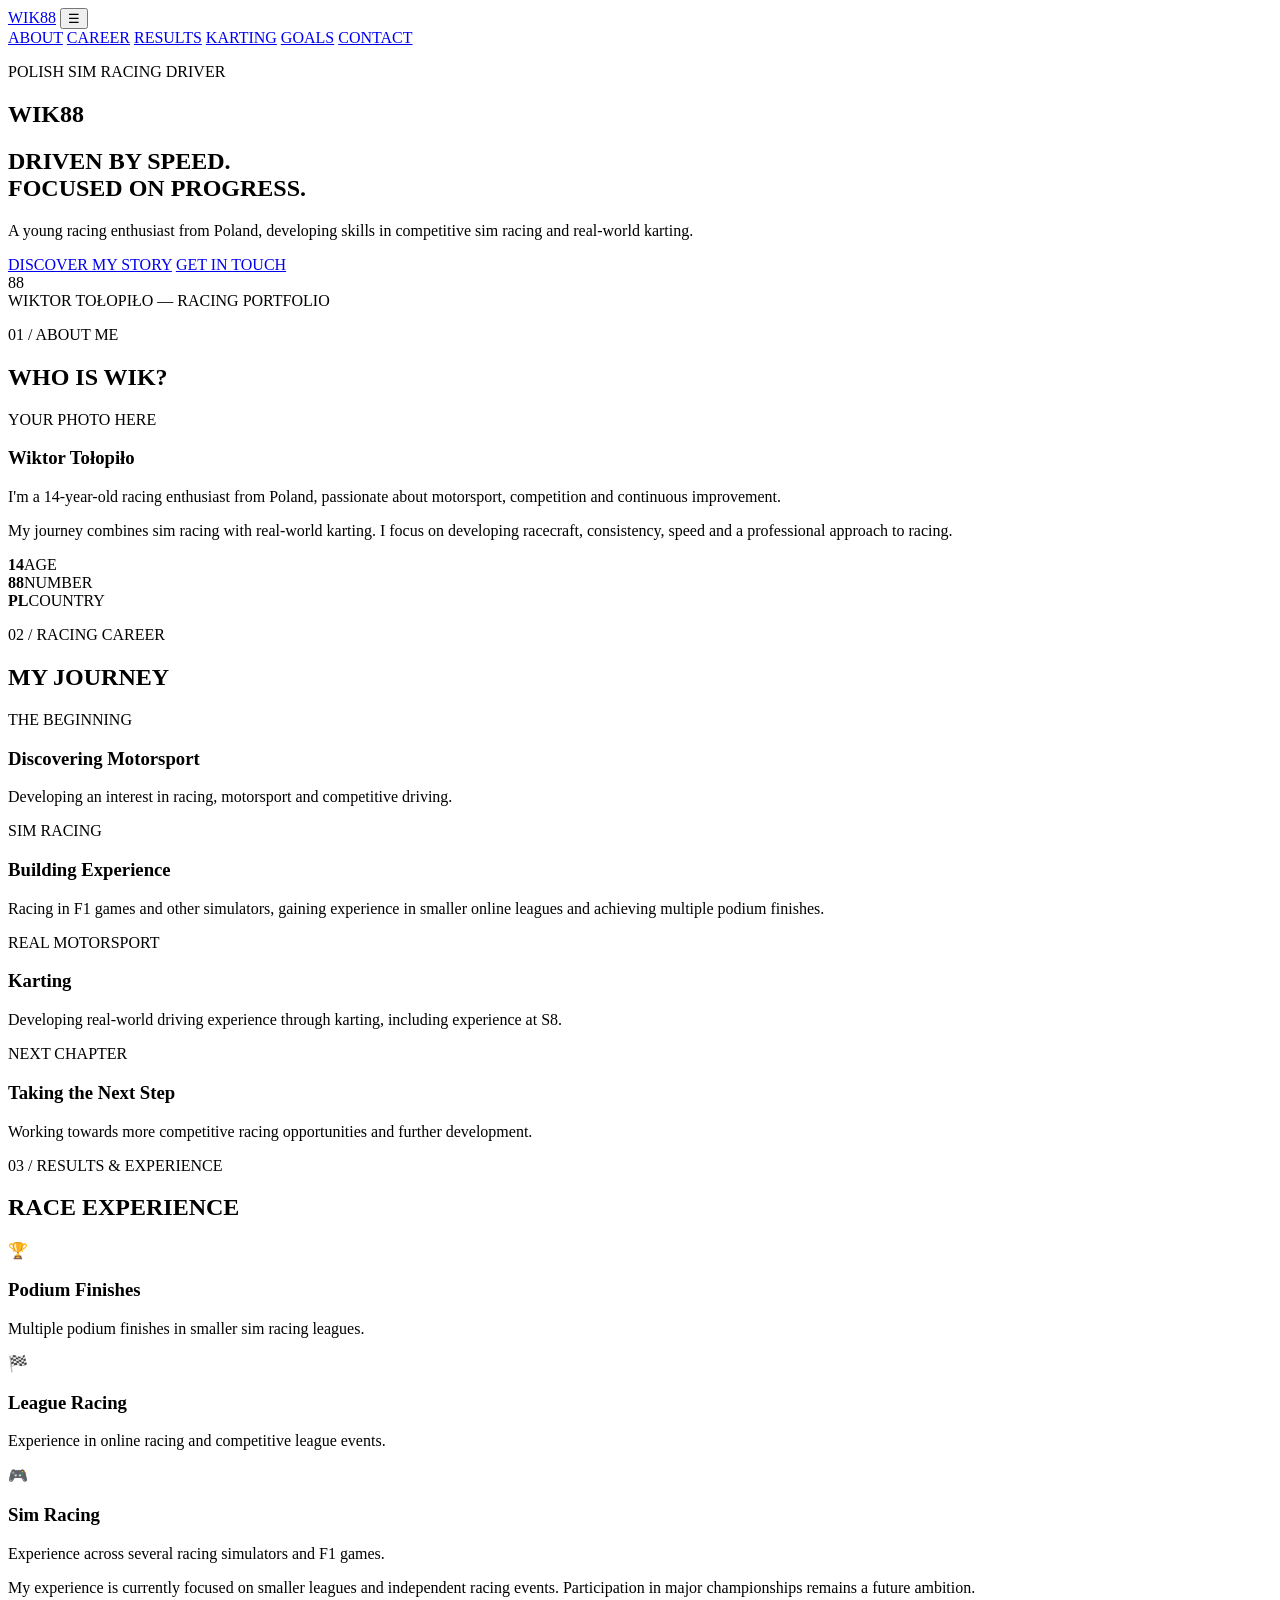
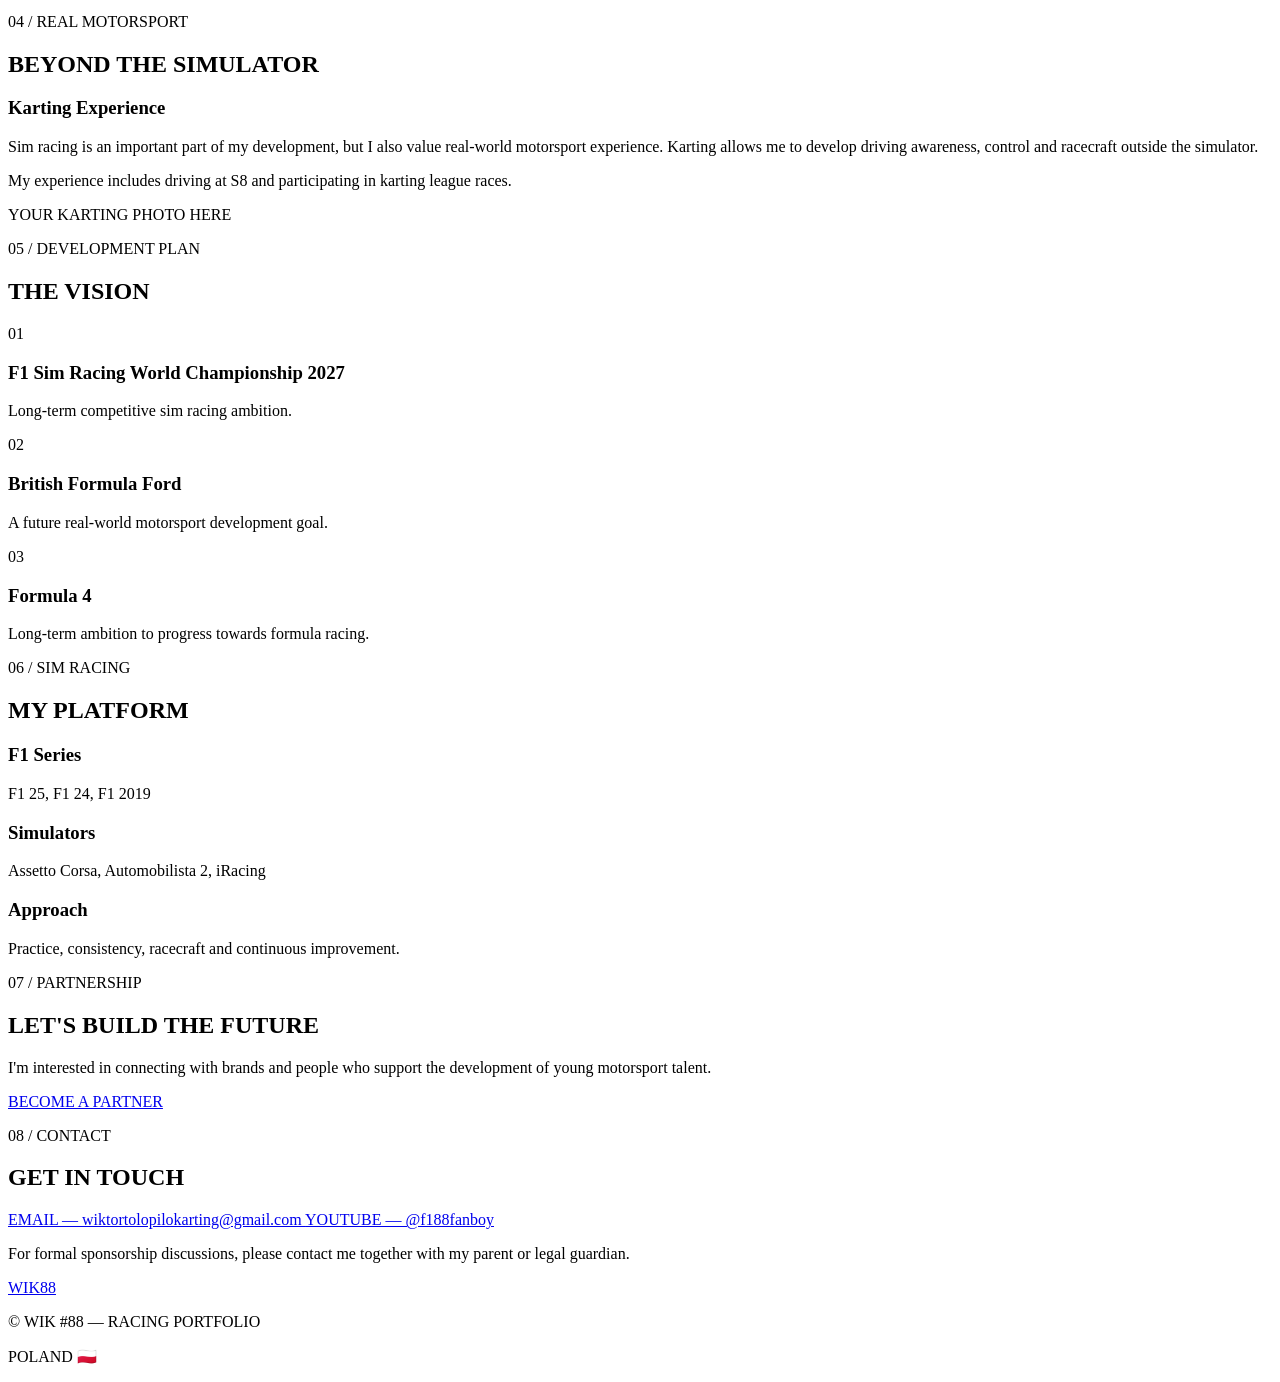
==== index.html @ b4f9fb5c "Create index.html" ====
<!DOCTYPE html>
<html lang="en">
<head>
    <meta charset="UTF-8">
    <meta name="viewport" content="width=device-width, initial-scale=1.0">
    <meta name="description" content="WIK #88 - Polish sim racing driver portfolio.">
    <title>WIK #88 | Racing Portfolio</title>
    <link rel="stylesheet" href="css/style.css">
    <script src="js/main.js" defer></script>
</head>
<body>

<div class="progress-bar" id="progress"></div>

<header class="header">
    <a href="#home" class="logo">WIK<span>88</span></a>

    <button class="menu-toggle" id="menuToggle" aria-label="Open menu">☰</button>

    <nav id="nav">
        <a href="#about">ABOUT</a>
        <a href="#career">CAREER</a>
        <a href="#results">RESULTS</a>
        <a href="#karting">KARTING</a>
        <a href="#goals">GOALS</a>
        <a href="#contact" class="nav-contact">CONTACT</a>
    </nav>
</header>

<main>

<section class="hero" id="home">
    <div class="hero-content">
        <p class="eyebrow">POLISH SIM RACING DRIVER</p>
        <h1>WIK<span>88</span></h1>
        <h2>DRIVEN BY SPEED.<br>FOCUSED ON PROGRESS.</h2>
        <p class="hero-description">
            A young racing enthusiast from Poland, developing skills
            in competitive sim racing and real-world karting.
        </p>
        <div class="hero-buttons">
            <a href="#about" class="button primary">DISCOVER MY STORY</a>
            <a href="#contact" class="button secondary">GET IN TOUCH</a>
        </div>
    </div>
    <div class="hero-number">88</div>
    <div class="hero-bottom">WIKTOR TOŁOPIŁO — RACING PORTFOLIO</div>
</section>

<section class="section" id="about">
    <p class="eyebrow">01 / ABOUT ME</p>
    <h2 class="section-title">WHO IS <span>WIK?</span></h2>

    <div class="about-grid">
        <div class="about-photo">
            <img src="assets/images/driver.jpg" alt="WIK racing portrait"
                 onerror="this.style.display='none'">
            <div class="photo-placeholder">YOUR PHOTO HERE</div>
        </div>

        <div class="about-text">
            <h3>Wiktor Tołopiło</h3>
            <p>
                I'm a 14-year-old racing enthusiast from Poland,
                passionate about motorsport, competition and continuous
                improvement.
            </p>
            <p>
                My journey combines sim racing with real-world karting.
                I focus on developing racecraft, consistency, speed
                and a professional approach to racing.
            </p>

            <div class="stats">
                <div><strong>14</strong><span>AGE</span></div>
                <div><strong>88</strong><span>NUMBER</span></div>
                <div><strong>PL</strong><span>COUNTRY</span></div>
            </div>
        </div>
    </div>
</section>

<section class="section dark-section" id="career">
    <p class="eyebrow">02 / RACING CAREER</p>
    <h2 class="section-title">MY <span>JOURNEY</span></h2>

    <div class="timeline">
        <article class="timeline-item">
            <span class="timeline-date">THE BEGINNING</span>
            <h3>Discovering Motorsport</h3>
            <p>
                Developing an interest in racing, motorsport and
                competitive driving.
            </p>
        </article>

        <article class="timeline-item">
            <span class="timeline-date">SIM RACING</span>
            <h3>Building Experience</h3>
            <p>
                Racing in F1 games and other simulators, gaining
                experience in smaller online leagues and achieving
                multiple podium finishes.
            </p>
        </article>

        <article class="timeline-item">
            <span class="timeline-date">REAL MOTORSPORT</span>
            <h3>Karting</h3>
            <p>
                Developing real-world driving experience through
                karting, including experience at S8.
            </p>
        </article>

        <article class="timeline-item">
            <span class="timeline-date">NEXT CHAPTER</span>
            <h3>Taking the Next Step</h3>
            <p>
                Working towards more competitive racing opportunities
                and further development.
            </p>
        </article>
    </div>
</section>

<section class="section" id="results">
    <p class="eyebrow">03 / RESULTS & EXPERIENCE</p>
    <h2 class="section-title">RACE <span>EXPERIENCE</span></h2>

    <div class="cards">
        <article class="card">
            <span class="card-icon">🏆</span>
            <h3>Podium Finishes</h3>
            <p>
                Multiple podium finishes in smaller sim racing leagues.
            </p>
        </article>

        <article class="card">
            <span class="card-icon">🏁</span>
            <h3>League Racing</h3>
            <p>
                Experience in online racing and competitive league events.
            </p>
        </article>

        <article class="card">
            <span class="card-icon">🎮</span>
            <h3>Sim Racing</h3>
            <p>
                Experience across several racing simulators and F1 games.
            </p>
        </article>
    </div>

    <p class="small-note">
        My experience is currently focused on smaller leagues and
        independent racing events. Participation in major championships
        remains a future ambition.
    </p>
</section>

<section class="section dark-section" id="karting">
    <p class="eyebrow">04 / REAL MOTORSPORT</p>
    <h2 class="section-title">BEYOND THE <span>SIMULATOR</span></h2>

    <div class="karting-grid">
        <div>
            <h3>Karting Experience</h3>
            <p>
                Sim racing is an important part of my development,
                but I also value real-world motorsport experience.
                Karting allows me to develop driving awareness,
                control and racecraft outside the simulator.
            </p>
            <p>
                My experience includes driving at S8 and participating
                in karting league races.
            </p>
        </div>
        <div class="karting-image">
            <img src="assets/images/karting.jpg" alt="Karting photo"
                 onerror="this.style.display='none'">
            <div class="photo-placeholder">YOUR KARTING PHOTO HERE</div>
        </div>
    </div>
</section>

<section class="section" id="goals">
    <p class="eyebrow">05 / DEVELOPMENT PLAN</p>
    <h2 class="section-title">THE <span>VISION</span></h2>

    <div class="goal-list">
        <div class="goal">
            <span>01</span>
            <div>
                <h3>F1 Sim Racing World Championship 2027</h3>
                <p>Long-term competitive sim racing ambition.</p>
            </div>
        </div>

        <div class="goal">
            <span>02</span>
            <div>
                <h3>British Formula Ford</h3>
                <p>A future real-world motorsport development goal.</p>
            </div>
        </div>

        <div class="goal">
            <span>03</span>
            <div>
                <h3>Formula 4</h3>
                <p>Long-term ambition to progress towards formula racing.</p>
            </div>
        </div>
    </div>
</section>

<section class="section dark-section" id="equipment">
    <p class="eyebrow">06 / SIM RACING</p>
    <h2 class="section-title">MY <span>PLATFORM</span></h2>

    <div class="cards">
        <article class="card">
            <h3>F1 Series</h3>
            <p>F1 25, F1 24, F1 2019</p>
        </article>
        <article class="card">
            <h3>Simulators</h3>
            <p>Assetto Corsa, Automobilista 2, iRacing</p>
        </article>
        <article class="card">
            <h3>Approach</h3>
            <p>Practice, consistency, racecraft and continuous improvement.</p>
        </article>
    </div>
</section>

<section class="section partners">
    <p class="eyebrow">07 / PARTNERSHIP</p>
    <h2 class="section-title">LET'S BUILD <span>THE FUTURE</span></h2>
    <p>
        I'm interested in connecting with brands and people who support
        the development of young motorsport talent.
    </p>
    <a href="#contact" class="button primary">BECOME A PARTNER</a>
</section>

<section class="section contact-section" id="contact">
    <p class="eyebrow">08 / CONTACT</p>
    <h2 class="section-title">GET IN <span>TOUCH</span></h2>

    <div class="contact-links">
        <a href="mailto:wiktortolopilokarting@gmail.com">
            EMAIL — wiktortolopilokarting@gmail.com
        </a>
        <a href="https://www.youtube.com/@f188fanboy" target="_blank" rel="noopener">
            YOUTUBE — @f188fanboy
        </a>
    </div>
    <p class="small-note">
        For formal sponsorship discussions, please contact me together
        with my parent or legal guardian.
    </p>
</section>

</main>

<footer>
    <a href="#home" class="logo">WIK<span>88</span></a>
    <p>© <span id="year"></span> WIK #88 — RACING PORTFOLIO</p>
    <p>POLAND 🇵🇱</p>
</footer>

</body>
</html>
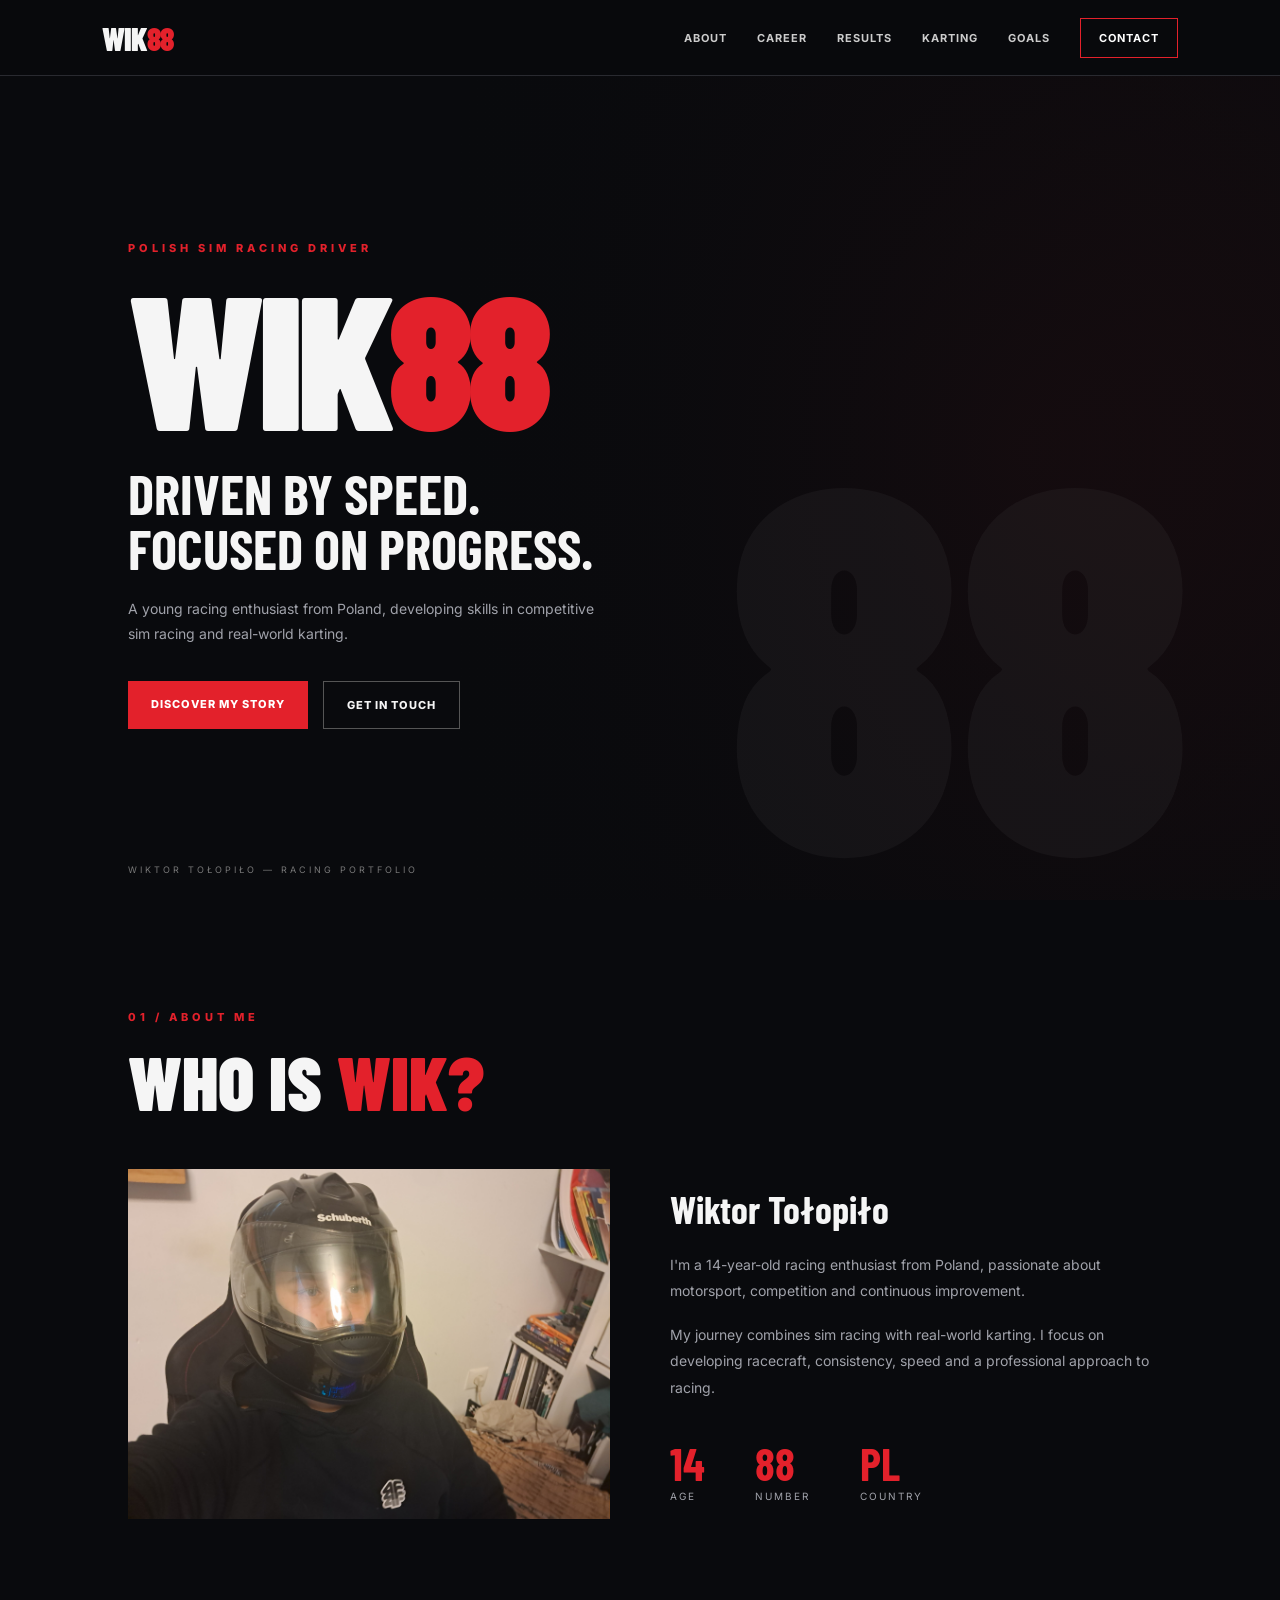
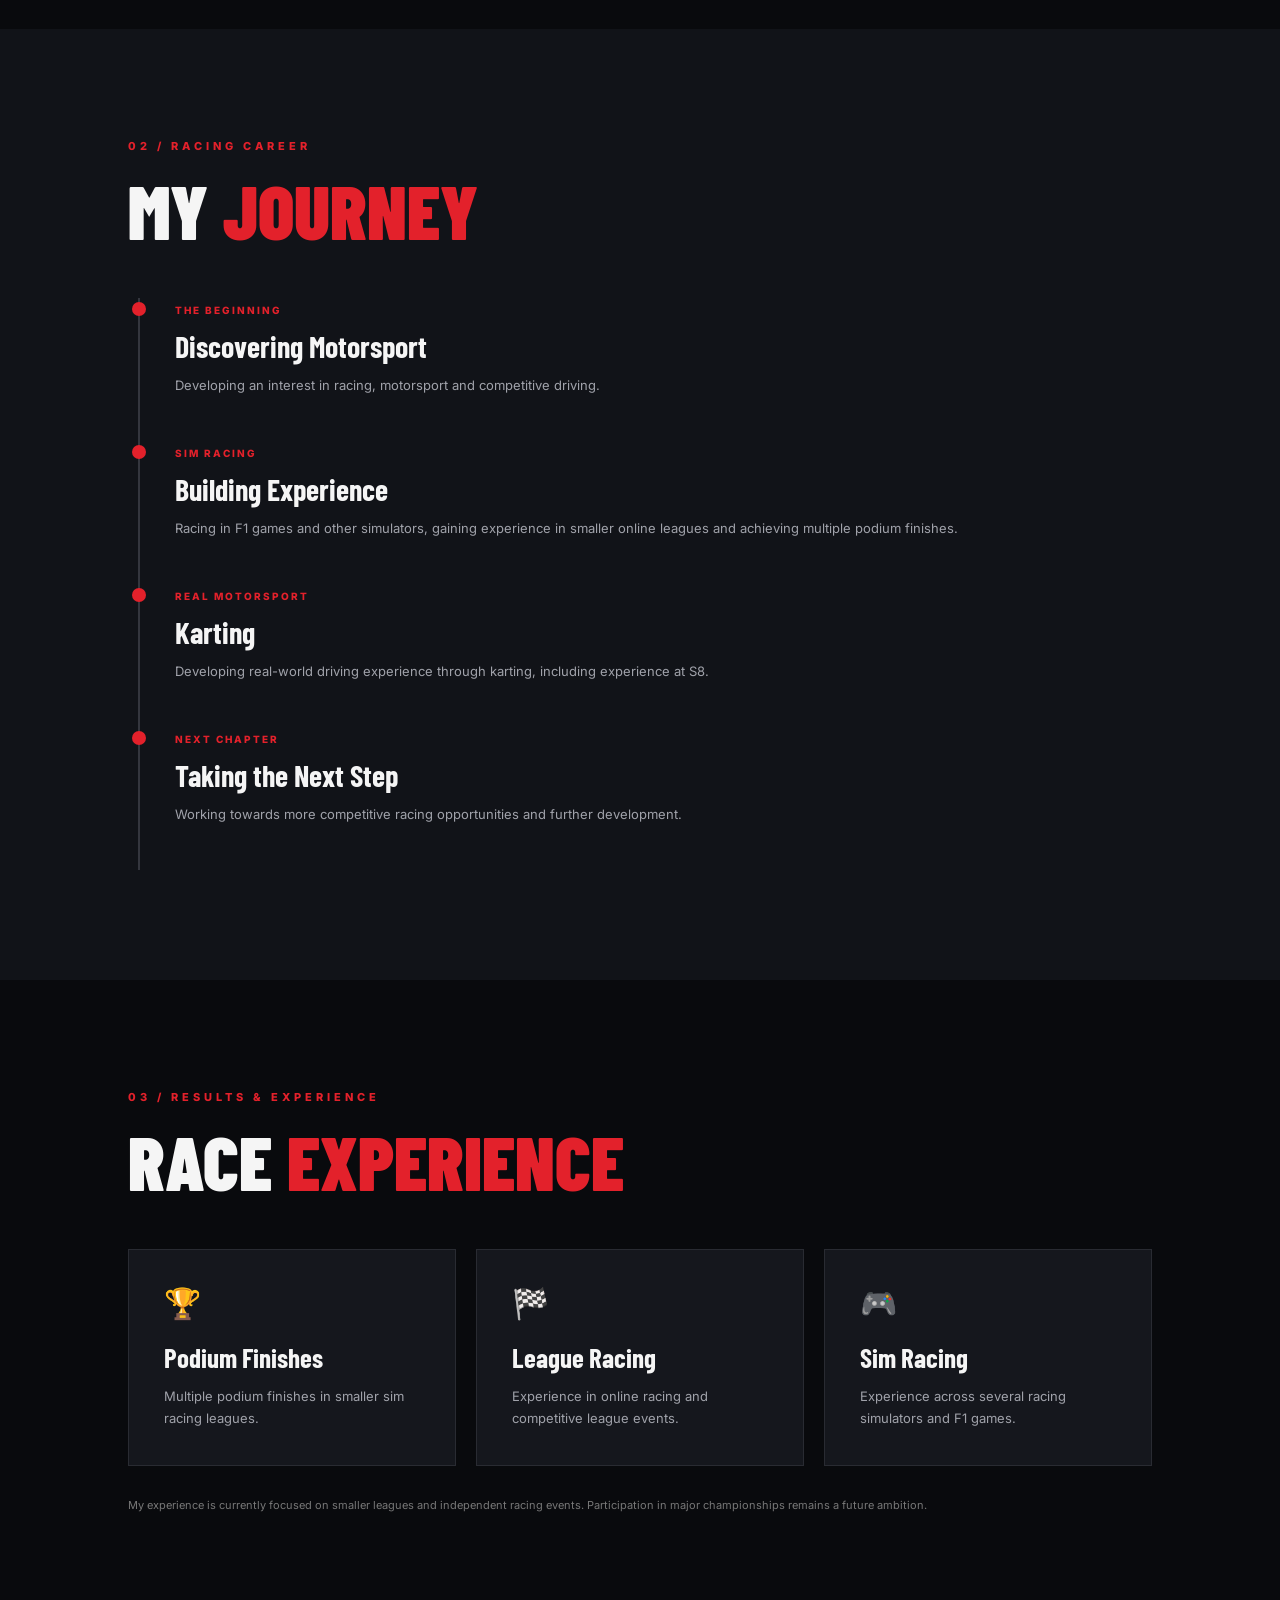
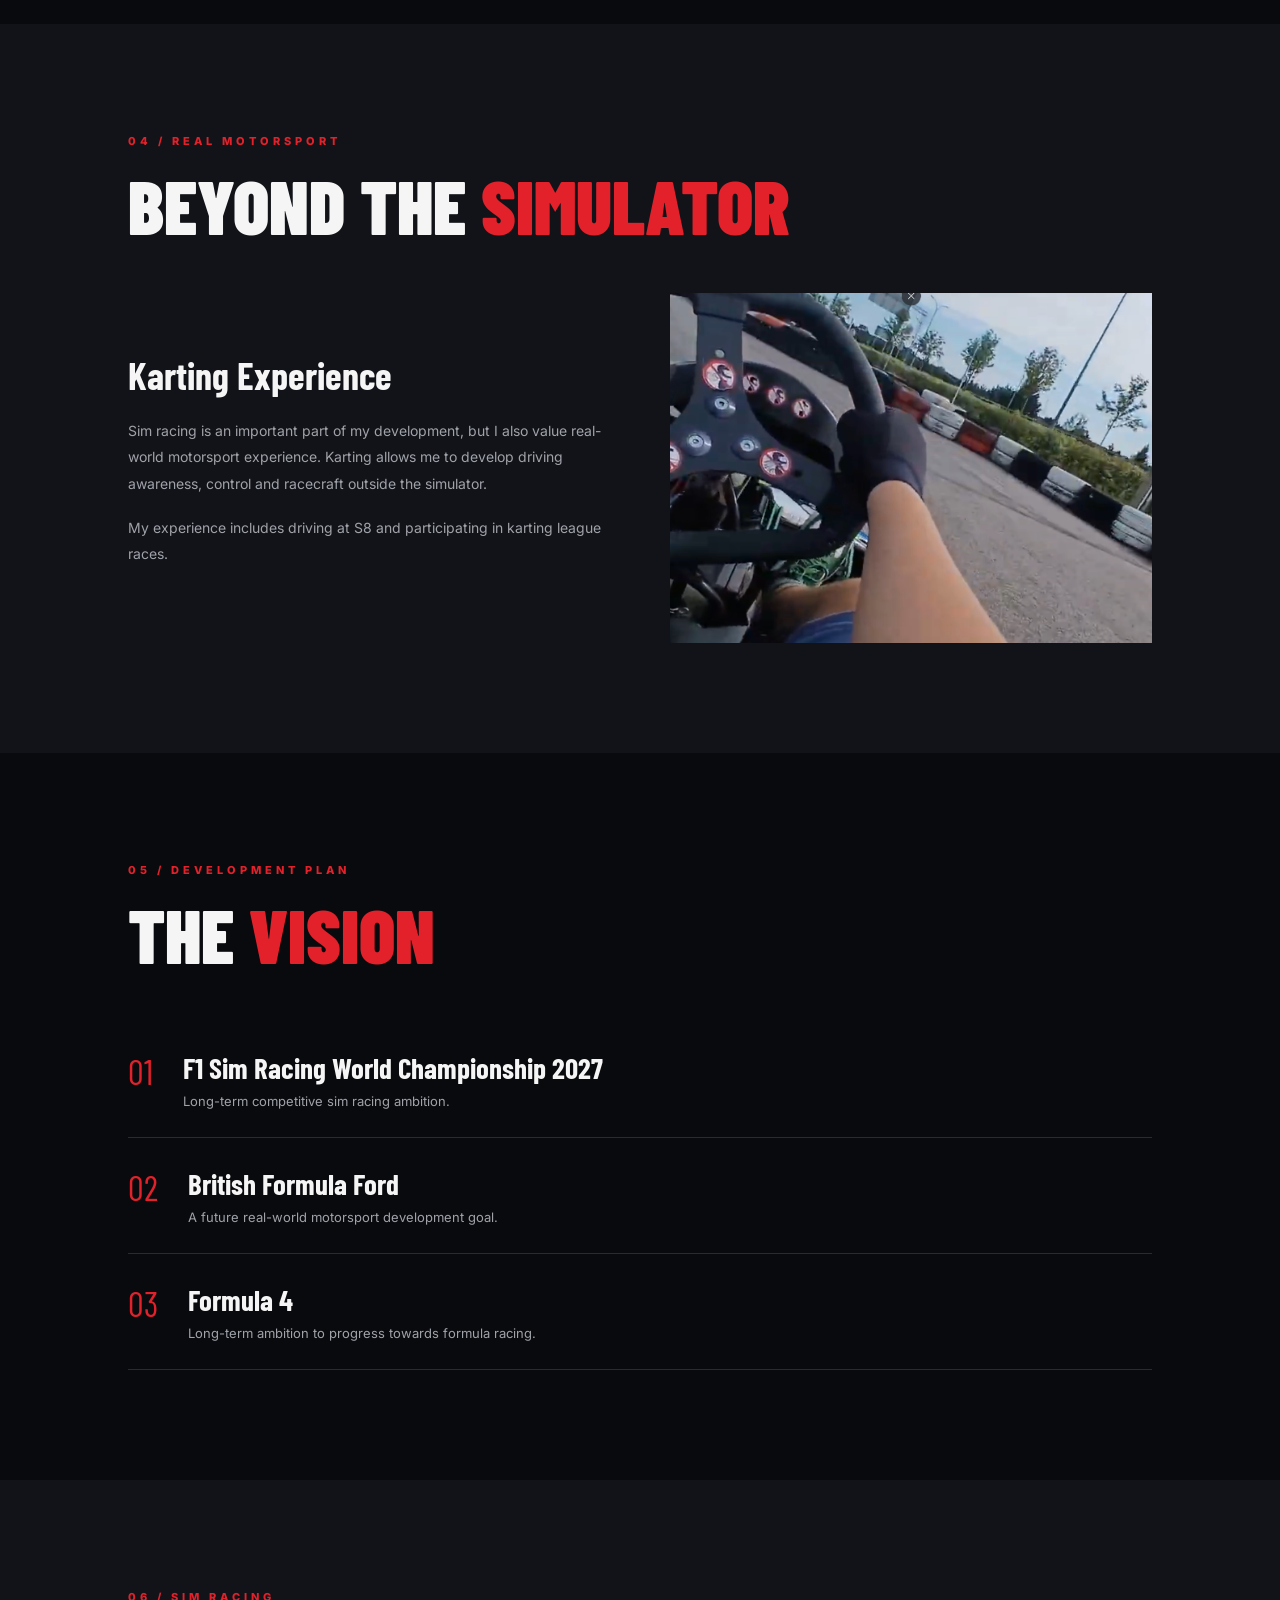
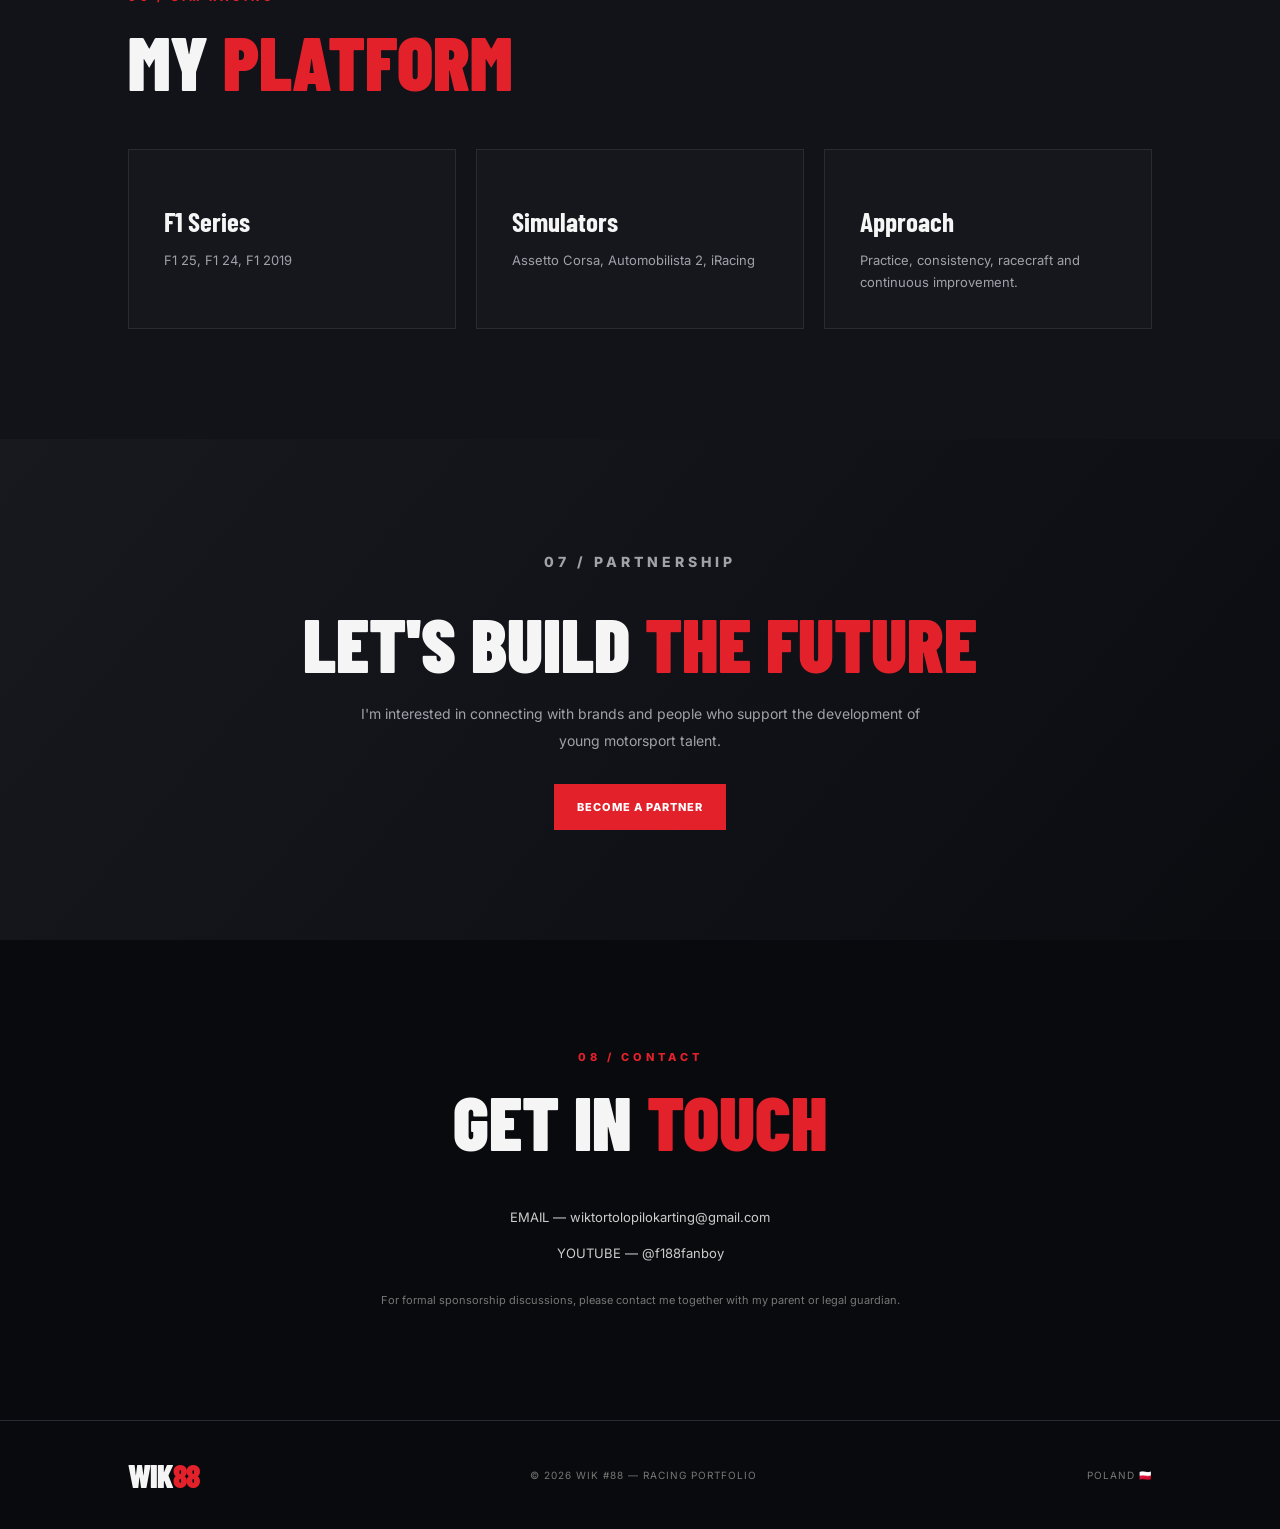
==== commit 70112a6a: "Update index.html" ====
--- a/index.html
+++ b/index.html
@@ -54,7 +54,7 @@
 
     <div class="about-grid">
         <div class="about-photo">
-            <img src="assets/images/driver.jpg" alt="WIK racing portrait"
+            <img src="assets/images/driver.png" alt="WIK racing portrait"
                  onerror="this.style.display='none'">
             <div class="photo-placeholder">YOUR PHOTO HERE</div>
         </div>
@@ -181,7 +181,7 @@
             </p>
         </div>
         <div class="karting-image">
-            <img src="assets/images/karting.jpg" alt="Karting photo"
+            <img src="assets/images/karting.png" alt="Karting photo"
                  onerror="this.style.display='none'">
             <div class="photo-placeholder">YOUR KARTING PHOTO HERE</div>
         </div>
--- a/css/style.css
+++ b/css/style.css
@@ -0,0 +1,510 @@
+
+@import url('https://fonts.googleapis.com/css2?family=Barlow+Condensed:wght@400;500;600;700;800;900&family=Inter:wght@400;500;600;700&display=swap');
+
+:root {
+    --red: #e3212b;
+    --black: #090a0d;
+    --dark: #111318;
+    --white: #f5f5f5;
+    --grey: #a0a2aa;
+}
+
+* {
+    margin: 0;
+    padding: 0;
+    box-sizing: border-box;
+    scroll-behavior: smooth;
+}
+
+body {
+    background: var(--black);
+    color: var(--white);
+    font-family: 'Inter', sans-serif;
+}
+
+a {
+    color: inherit;
+    text-decoration: none;
+}
+
+.header {
+    height: 76px;
+    padding: 0 8%;
+    display: flex;
+    align-items: center;
+    justify-content: space-between;
+    position: fixed;
+    top: 0;
+    width: 100%;
+    z-index: 100;
+    background: rgba(9,10,13,.94);
+    border-bottom: 1px solid #292a30;
+    backdrop-filter: blur(12px);
+}
+
+.logo {
+    font-family: 'Barlow Condensed', sans-serif;
+    font-weight: 900;
+    font-size: 32px;
+    letter-spacing: -1px;
+}
+
+.logo span, h1 span, .section-title span {
+    color: var(--red);
+}
+
+nav {
+    display: flex;
+    gap: 30px;
+    align-items: center;
+}
+
+nav a {
+    font-size: 11px;
+    font-weight: 700;
+    letter-spacing: 1px;
+    color: #ccc;
+    transition: .2s;
+}
+
+nav a:hover {
+    color: var(--red);
+}
+
+.nav-contact {
+    border: 1px solid var(--red);
+    padding: 12px 18px;
+    color: white;
+}
+
+.menu-toggle {
+    display: none;
+    background: none;
+    color: white;
+    border: none;
+    font-size: 27px;
+    cursor: pointer;
+}
+
+.progress-bar {
+    position: fixed;
+    top: 0;
+    left: 0;
+    height: 3px;
+    width: 0;
+    background: var(--red);
+    z-index: 200;
+}
+
+.hero {
+    min-height: 100vh;
+    padding: 150px 10% 80px;
+    position: relative;
+    overflow: hidden;
+    display: flex;
+    align-items: center;
+    background:
+        linear-gradient(90deg, #090a0d 35%, rgba(9,10,13,.75)),
+        radial-gradient(circle at 80% 50%, #481317, #090a0d 65%);
+}
+
+.hero-content {
+    max-width: 700px;
+    z-index: 2;
+}
+
+.eyebrow {
+    color: var(--red);
+    font-size: 11px;
+    font-weight: 800;
+    letter-spacing: 4px;
+    margin-bottom: 20px;
+}
+
+.hero h1 {
+    font-family: 'Barlow Condensed', sans-serif;
+    font-size: clamp(100px, 17vw, 190px);
+    line-height: .85;
+    font-weight: 900;
+    letter-spacing: -7px;
+}
+
+.hero h2 {
+    font-family: 'Barlow Condensed', sans-serif;
+    font-size: clamp(30px, 5vw, 55px);
+    line-height: 1;
+    margin: 30px 0 20px;
+}
+
+.hero-description {
+    color: var(--grey);
+    max-width: 470px;
+    line-height: 1.8;
+    font-size: 14px;
+}
+
+.hero-buttons {
+    display: flex;
+    gap: 15px;
+    flex-wrap: wrap;
+    margin-top: 35px;
+}
+
+.button {
+    padding: 16px 23px;
+    display: inline-block;
+    font-size: 11px;
+    font-weight: 800;
+    letter-spacing: 1px;
+    transition: .25s;
+}
+
+.primary {
+    background: var(--red);
+    color: white;
+}
+
+.primary:hover {
+    background: white;
+    color: var(--black);
+}
+
+.secondary {
+    border: 1px solid #555;
+}
+
+.secondary:hover {
+    border-color: var(--red);
+}
+
+.hero-number {
+    position: absolute;
+    right: 7%;
+    bottom: 5%;
+    font-family: 'Barlow Condensed', sans-serif;
+    font-size: clamp(250px, 40vw, 550px);
+    font-weight: 900;
+    color: rgba(255,255,255,.035);
+    line-height: .8;
+}
+
+.hero-bottom {
+    position: absolute;
+    bottom: 25px;
+    left: 10%;
+    font-size: 9px;
+    color: #777;
+    letter-spacing: 3px;
+}
+
+.section {
+    padding: 110px 10%;
+}
+
+.dark-section {
+    background: var(--dark);
+}
+
+.section-title {
+    font-family: 'Barlow Condensed', sans-serif;
+    font-size: clamp(45px, 7vw, 75px);
+    font-weight: 900;
+    margin-bottom: 50px;
+    line-height: 1;
+}
+
+.about-grid, .karting-grid {
+    display: grid;
+    grid-template-columns: 1fr 1fr;
+    gap: 60px;
+    align-items: center;
+}
+
+.about-photo, .karting-image {
+    min-height: 350px;
+    background: #1b1d23;
+    position: relative;
+    display: grid;
+    place-items: center;
+    overflow: hidden;
+}
+
+.about-photo img, .karting-image img {
+    position: absolute;
+    width: 100%;
+    height: 100%;
+    object-fit: cover;
+    z-index: 2;
+}
+
+.photo-placeholder {
+    color: #777;
+    font-size: 12px;
+    letter-spacing: 3px;
+}
+
+.about-text h3, .karting-grid h3 {
+    font-family: 'Barlow Condensed', sans-serif;
+    font-size: 38px;
+    margin-bottom: 20px;
+}
+
+.about-text p, .karting-grid p, .partners > p {
+    color: var(--grey);
+    line-height: 1.9;
+    font-size: 14px;
+    margin-bottom: 17px;
+}
+
+.stats {
+    display: flex;
+    gap: 50px;
+    margin-top: 35px;
+}
+
+.stats div {
+    display: flex;
+    flex-direction: column;
+}
+
+.stats strong {
+    font-family: 'Barlow Condensed', sans-serif;
+    font-size: 45px;
+    color: var(--red);
+}
+
+.stats span {
+    color: var(--grey);
+    font-size: 10px;
+    letter-spacing: 2px;
+}
+
+.timeline {
+    border-left: 2px solid #34363e;
+    margin-left: 10px;
+    padding-left: 35px;
+}
+
+.timeline-item {
+    position: relative;
+    padding-bottom: 45px;
+}
+
+.timeline-item::before {
+    content: '';
+    position: absolute;
+    left: -43px;
+    top: 4px;
+    width: 14px;
+    height: 14px;
+    background: var(--red);
+    border-radius: 50%;
+}
+
+.timeline-date {
+    color: var(--red);
+    font-size: 10px;
+    letter-spacing: 2px;
+    font-weight: 800;
+}
+
+.timeline-item h3 {
+    font-family: 'Barlow Condensed', sans-serif;
+    font-size: 30px;
+    margin: 10px 0;
+}
+
+.timeline-item p {
+    color: var(--grey);
+    line-height: 1.7;
+    font-size: 13px;
+}
+
+.cards {
+    display: grid;
+    grid-template-columns: repeat(3, 1fr);
+    gap: 20px;
+}
+
+.card {
+    background: #15171d;
+    border: 1px solid #292b32;
+    padding: 35px;
+    transition: .25s;
+}
+
+.card:hover {
+    border-color: var(--red);
+    transform: translateY(-5px);
+}
+
+.card-icon {
+    font-size: 30px;
+}
+
+.card h3 {
+    font-family: 'Barlow Condensed', sans-serif;
+    font-size: 27px;
+    margin: 20px 0 12px;
+}
+
+.card p {
+    color: var(--grey);
+    line-height: 1.7;
+    font-size: 13px;
+}
+
+.small-note {
+    margin-top: 30px;
+    font-size: 11px;
+    color: #777;
+    line-height: 1.7;
+}
+
+.goal-list {
+    display: flex;
+    flex-direction: column;
+    gap: 0;
+}
+
+.goal {
+    display: flex;
+    gap: 30px;
+    padding: 28px 0;
+    border-bottom: 1px solid #292b32;
+}
+
+.goal > span {
+    font-family: 'Barlow Condensed', sans-serif;
+    font-size: 35px;
+    color: var(--red);
+}
+
+.goal h3 {
+    font-family: 'Barlow Condensed', sans-serif;
+    font-size: 29px;
+}
+
+.goal p {
+    color: var(--grey);
+    margin-top: 8px;
+    font-size: 13px;
+}
+
+.partners {
+    text-align: center;
+    background: linear-gradient(130deg, #17191f, #0b0c10);
+}
+
+.partners .section-title {
+    margin-bottom: 20px;
+}
+
+.partners > p {
+    max-width: 600px;
+    margin: 0 auto 30px;
+}
+
+.contact-section {
+    text-align: center;
+}
+
+.contact-links {
+    display: flex;
+    flex-direction: column;
+    gap: 20px;
+    margin: 30px 0;
+}
+
+.contact-links a {
+    color: #ccc;
+    font-size: 13px;
+    transition: .2s;
+}
+
+.contact-links a:hover {
+    color: var(--red);
+}
+
+footer {
+    padding: 35px 10%;
+    border-top: 1px solid #292b32;
+    display: flex;
+    align-items: center;
+    justify-content: space-between;
+    gap: 20px;
+    flex-wrap: wrap;
+}
+
+footer p {
+    font-size: 10px;
+    color: #777;
+    letter-spacing: 1px;
+}
+
+@media (max-width: 850px) {
+    .header {
+        padding: 0 6%;
+    }
+
+    .menu-toggle {
+        display: block;
+    }
+
+    nav {
+        display: none;
+        position: absolute;
+        top: 76px;
+        left: 0;
+        width: 100%;
+        background: #101116;
+        padding: 25px;
+        flex-direction: column;
+        align-items: flex-start;
+    }
+
+    nav.active {
+        display: flex;
+    }
+
+    .about-grid, .karting-grid {
+        grid-template-columns: 1fr;
+        gap: 30px;
+    }
+
+    .cards {
+        grid-template-columns: 1fr;
+    }
+
+    .section {
+        padding: 80px 7%;
+    }
+
+    .hero {
+        padding-left: 7%;
+        padding-right: 7%;
+    }
+
+    .hero-number {
+        right: -5%;
+    }
+}
+
+@media (max-width: 500px) {
+    .hero h1 {
+        letter-spacing: -3px;
+    }
+
+    .stats {
+        gap: 25px;
+    }
+
+    .goal {
+        gap: 18px;
+    }
+
+    footer {
+        flex-direction: column;
+        align-items: flex-start;
+    }
+}
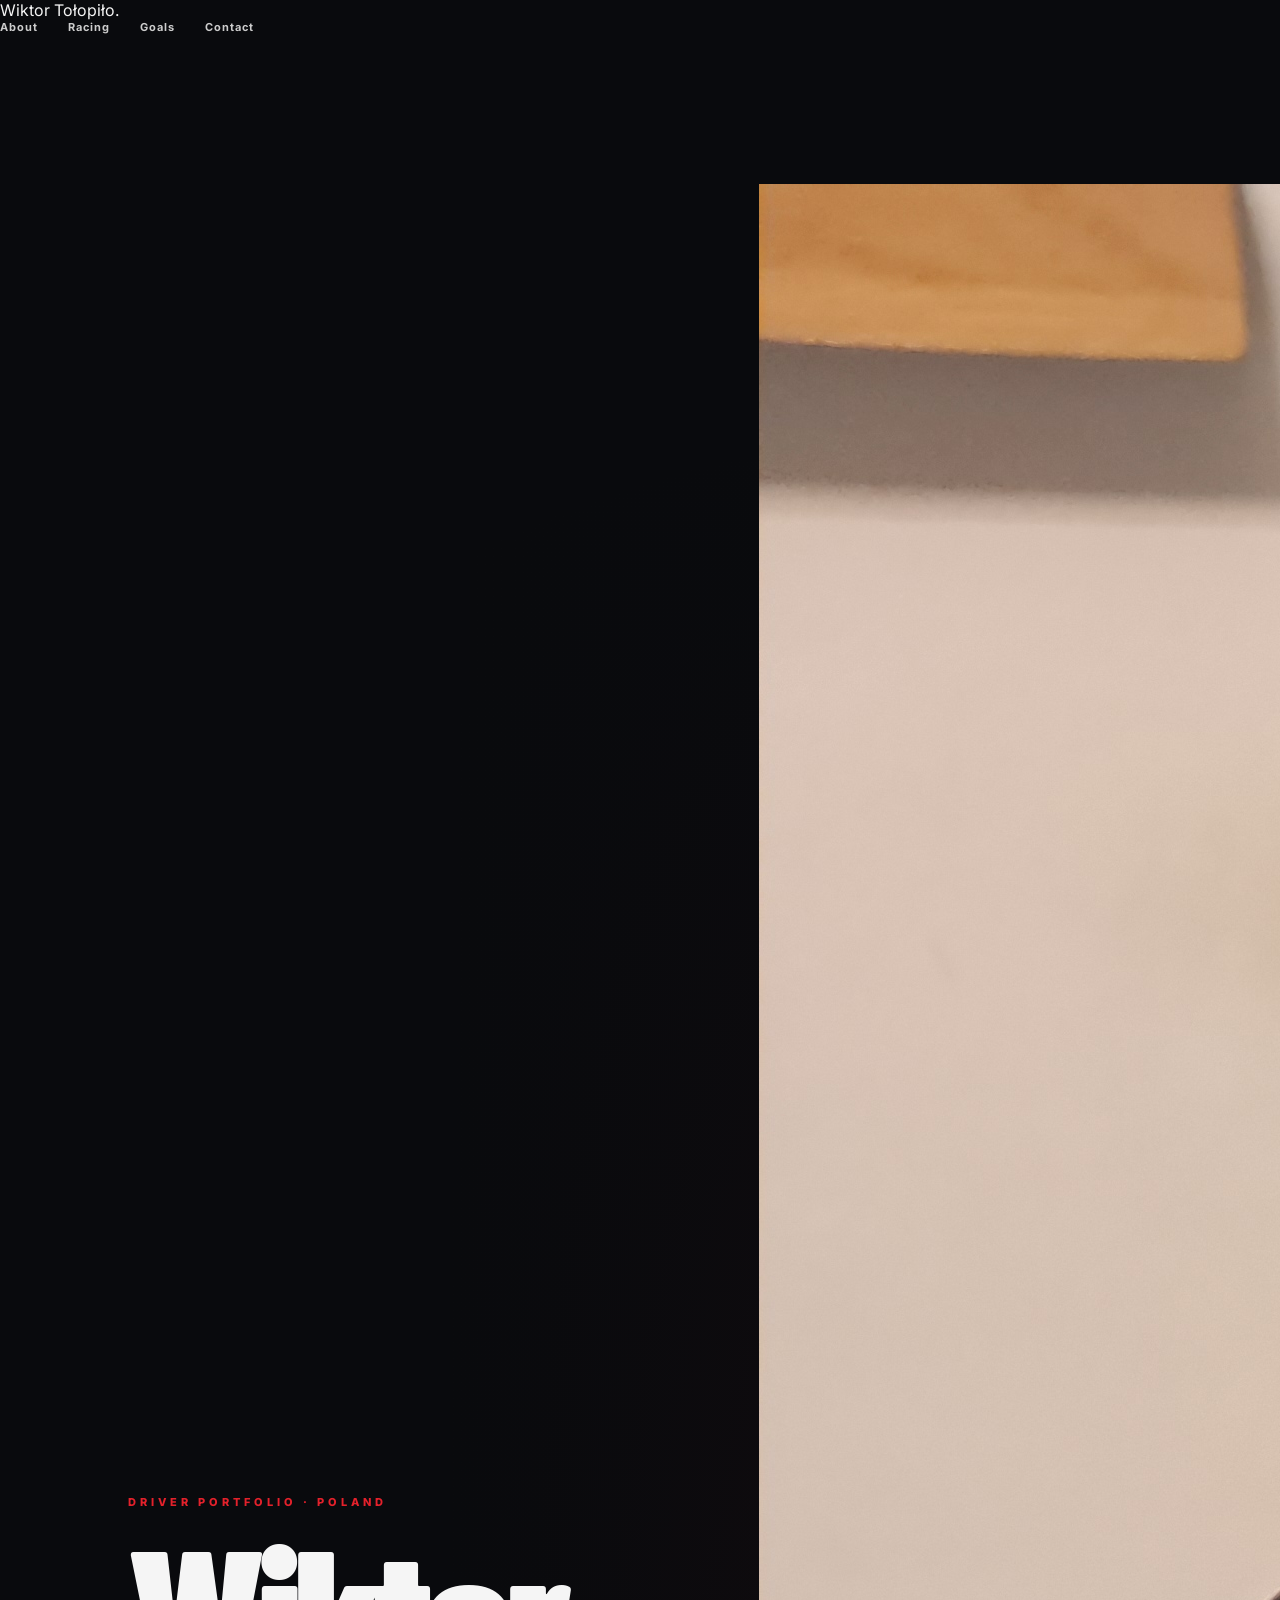
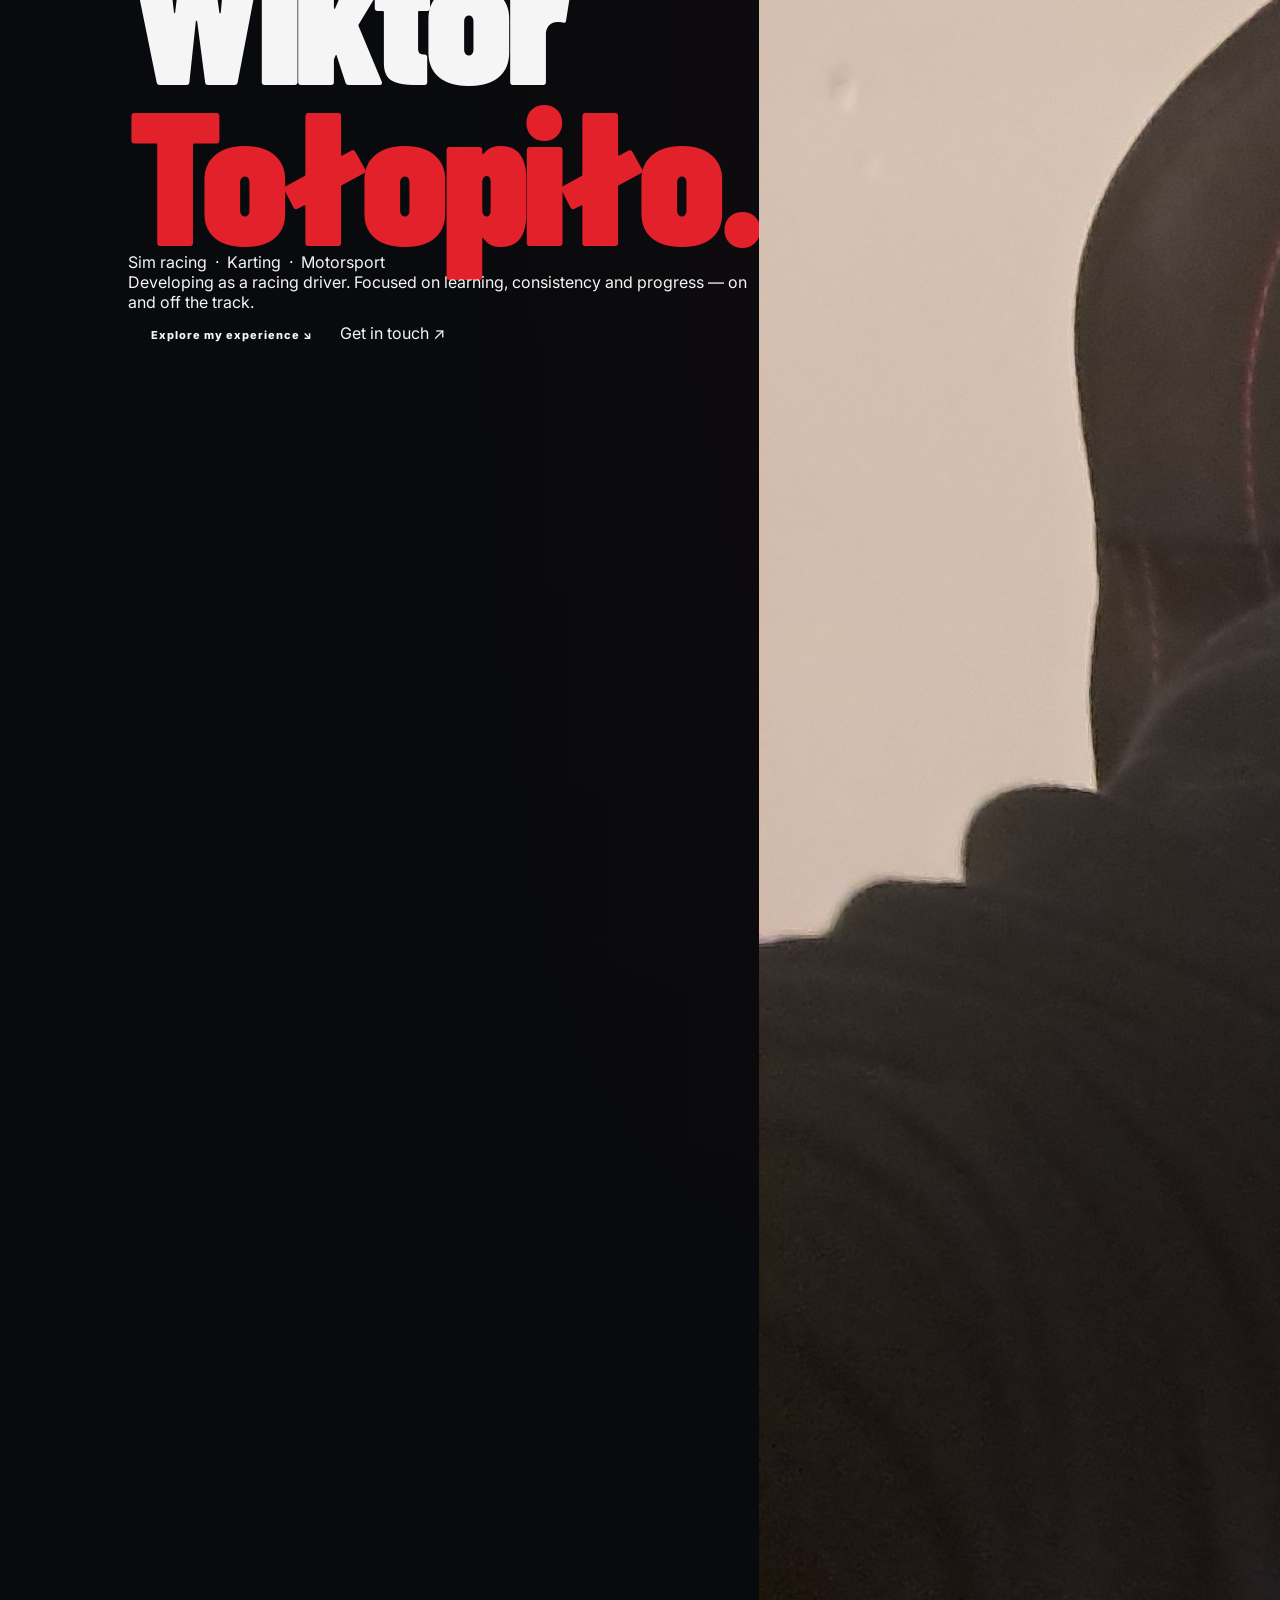
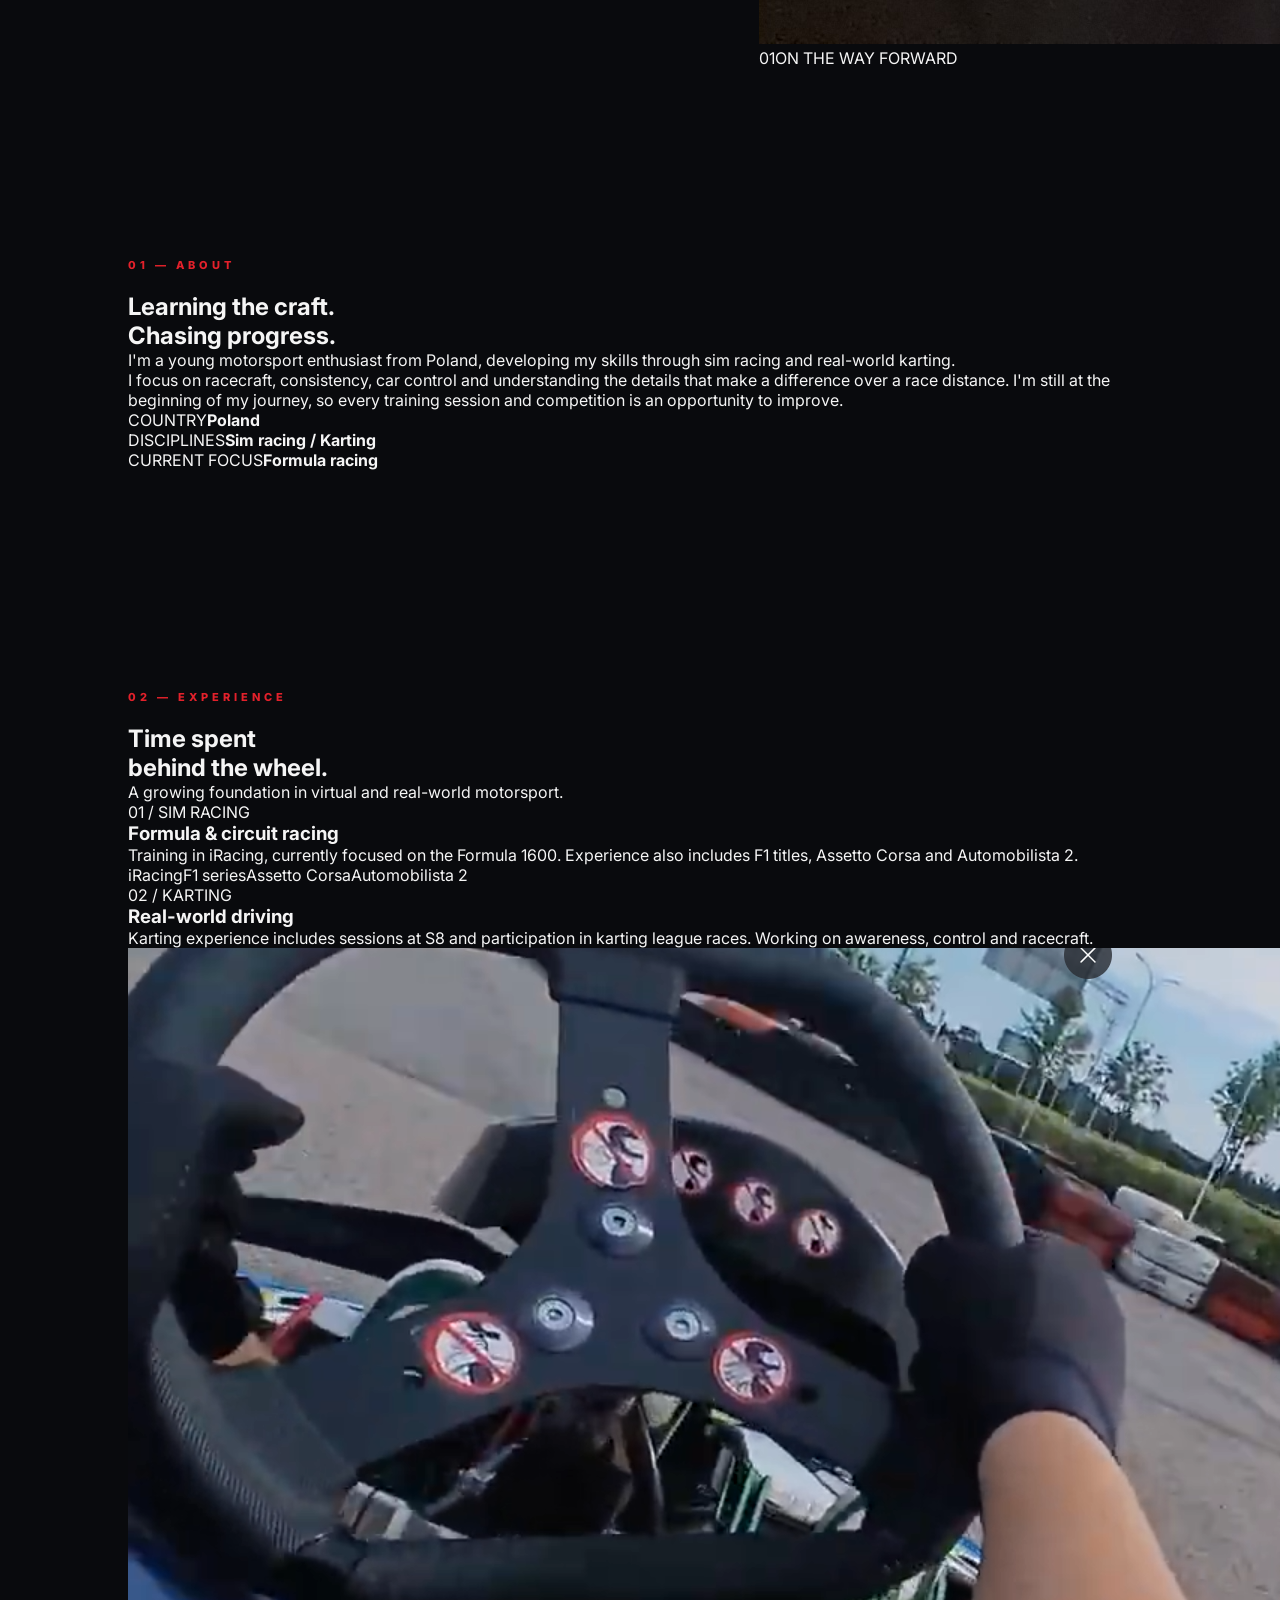
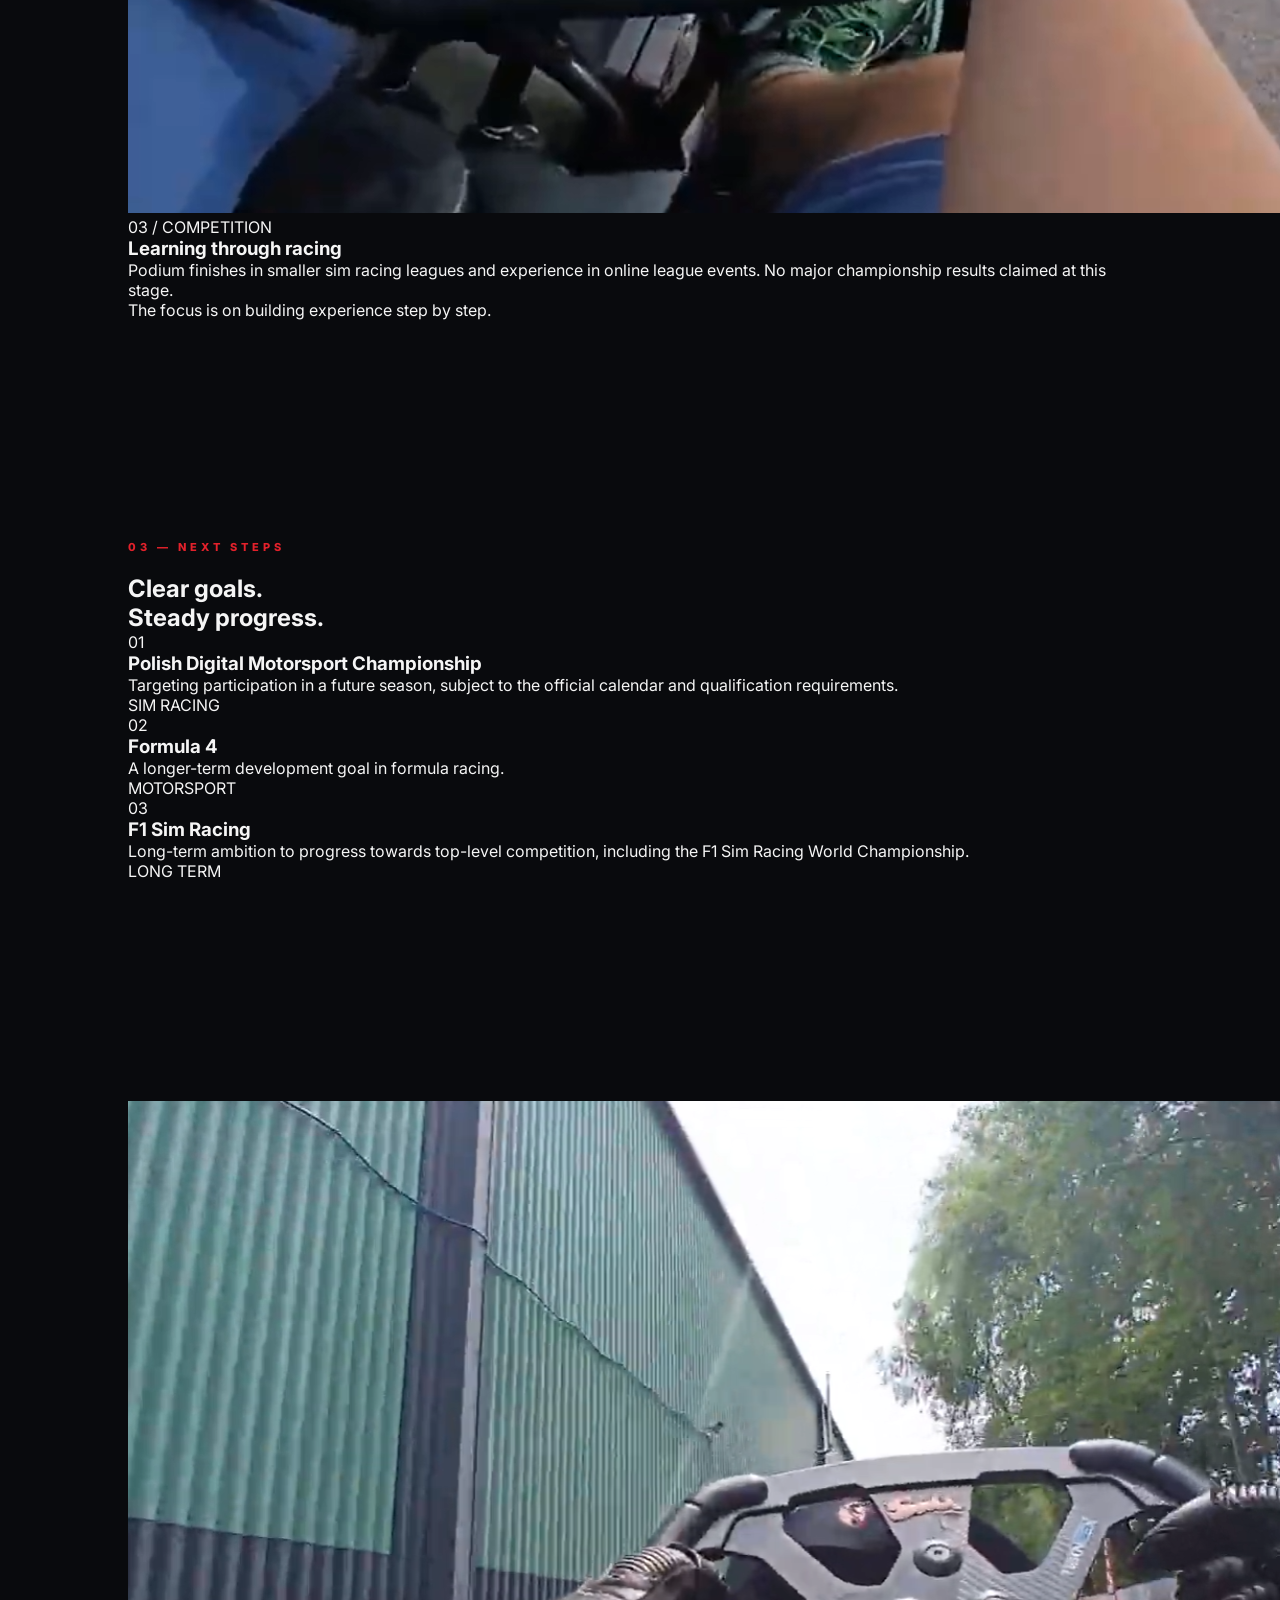
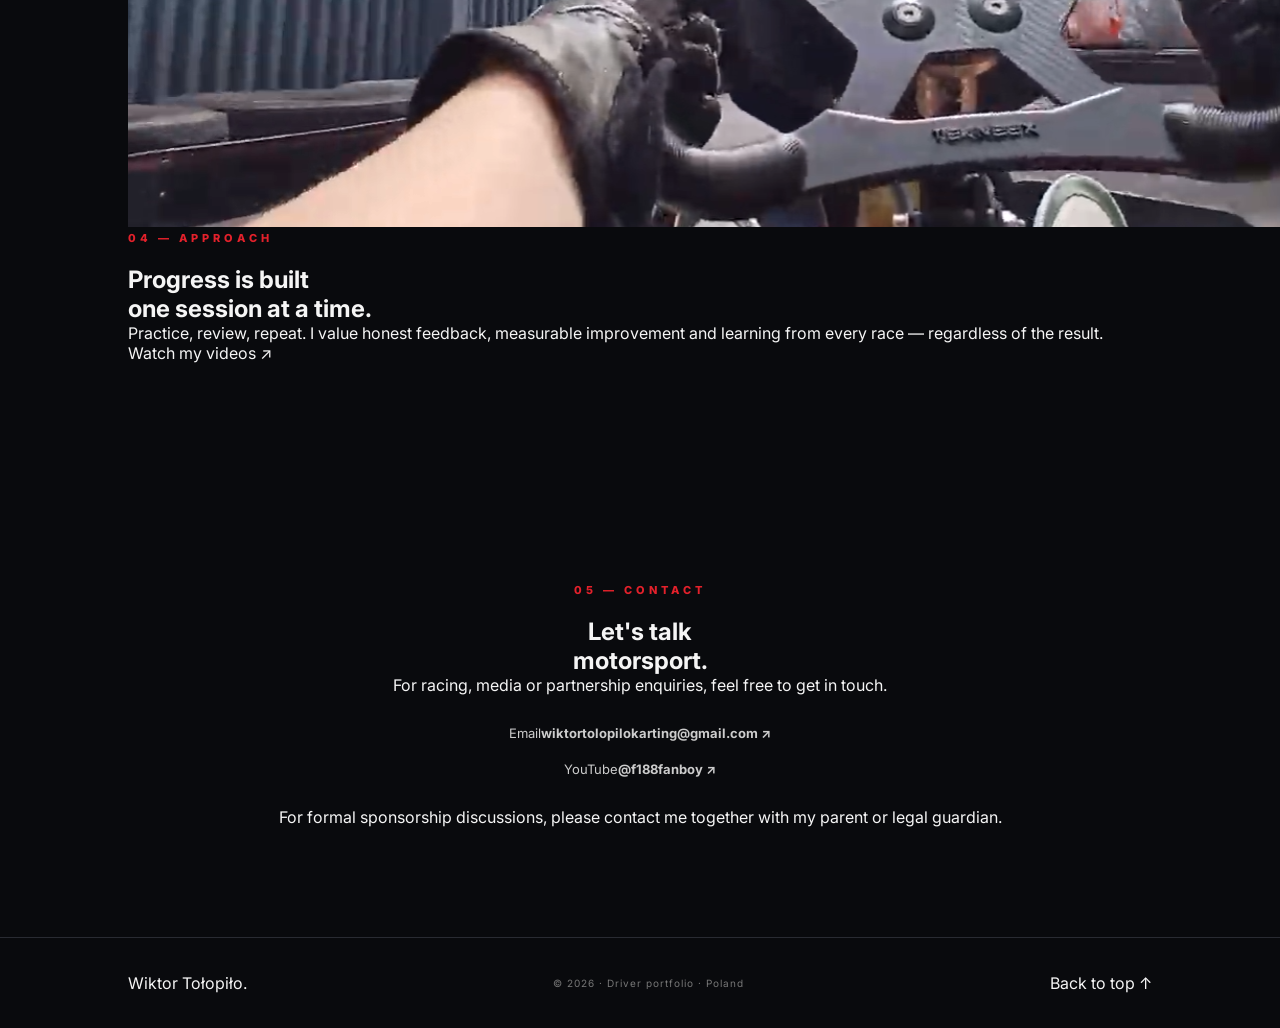
==== commit 3e39d8b9: "Redesign driver portfolio" ====
--- a/index.html
+++ b/index.html
@@ -1,279 +1,122 @@
-
 <!DOCTYPE html>
 <html lang="en">
 <head>
-    <meta charset="UTF-8">
-    <meta name="viewport" content="width=device-width, initial-scale=1.0">
-    <meta name="description" content="WIK #88 - Polish sim racing driver portfolio.">
-    <title>WIK #88 | Racing Portfolio</title>
-    <link rel="stylesheet" href="css/style.css">
-    <script src="js/main.js" defer></script>
+  <meta charset="UTF-8">
+  <meta name="viewport" content="width=device-width, initial-scale=1.0">
+  <meta name="description" content="Wiktor Tołopiło — sim racing and karting driver portfolio.">
+  <meta name="theme-color" content="#f4f3ef">
+  <title>Wiktor Tołopiło — Driver Portfolio</title>
+  <link rel="preconnect" href="https://fonts.googleapis.com">
+  <link rel="preconnect" href="https://fonts.gstatic.com" crossorigin>
+  <link href="https://fonts.googleapis.com/css2?family=DM+Sans:wght@400;500;600;700&family=Manrope:wght@400;500;600;700;800&display=swap" rel="stylesheet">
+  <link rel="stylesheet" href="css/style.css">
+  <script src="js/main.js" defer></script>
 </head>
 <body>
-
-<div class="progress-bar" id="progress"></div>
-
-<header class="header">
-    <a href="#home" class="logo">WIK<span>88</span></a>
-
-    <button class="menu-toggle" id="menuToggle" aria-label="Open menu">☰</button>
-
-    <nav id="nav">
-        <a href="#about">ABOUT</a>
-        <a href="#career">CAREER</a>
-        <a href="#results">RESULTS</a>
-        <a href="#karting">KARTING</a>
-        <a href="#goals">GOALS</a>
-        <a href="#contact" class="nav-contact">CONTACT</a>
+  <header class="site-header">
+    <a class="wordmark" href="#home">Wiktor Tołopiło<span>.</span></a>
+    <button class="menu-toggle" id="menuToggle" aria-label="Open navigation" aria-expanded="false">☰</button>
+    <nav class="navigation" id="navigation">
+      <a href="#about">About</a>
+      <a href="#racing">Racing</a>
+      <a href="#goals">Goals</a>
+      <a href="#contact" class="nav-cta">Contact</a>
     </nav>
-</header>
-
-<main>
-
-<section class="hero" id="home">
-    <div class="hero-content">
-        <p class="eyebrow">POLISH SIM RACING DRIVER</p>
-        <h1>WIK<span>88</span></h1>
-        <h2>DRIVEN BY SPEED.<br>FOCUSED ON PROGRESS.</h2>
-        <p class="hero-description">
-            A young racing enthusiast from Poland, developing skills
-            in competitive sim racing and real-world karting.
-        </p>
-        <div class="hero-buttons">
-            <a href="#about" class="button primary">DISCOVER MY STORY</a>
-            <a href="#contact" class="button secondary">GET IN TOUCH</a>
+  </header>
+  <main>
+    <section class="hero" id="home">
+      <div class="hero-copy">
+        <p class="eyebrow"><span></span> DRIVER PORTFOLIO · POLAND</p>
+        <h1>Wiktor<br><span>Tołopiło.</span></h1>
+        <p class="hero-role">Sim racing &nbsp;·&nbsp; Karting &nbsp;·&nbsp; Motorsport</p>
+        <p class="hero-intro">Developing as a racing driver. Focused on learning, consistency and progress — on and off the track.</p>
+        <div class="hero-actions">
+          <a class="button button-dark" href="#racing">Explore my experience <span>↘</span></a>
+          <a class="text-link" href="#contact">Get in touch <span>↗</span></a>
         </div>
-    </div>
-    <div class="hero-number">88</div>
-    <div class="hero-bottom">WIKTOR TOŁOPIŁO — RACING PORTFOLIO</div>
-</section>
-
-<section class="section" id="about">
-    <p class="eyebrow">01 / ABOUT ME</p>
-    <h2 class="section-title">WHO IS <span>WIK?</span></h2>
-
-    <div class="about-grid">
-        <div class="about-photo">
-            <img src="assets/images/driver.png" alt="WIK racing portrait"
-                 onerror="this.style.display='none'">
-            <div class="photo-placeholder">YOUR PHOTO HERE</div>
+      </div>
+      <div class="hero-visual">
+        <img src="assets/images/driver.png" alt="Wiktor — racing portrait" onerror="this.style.display='none'; this.parentElement.classList.add('image-missing')">
+        <div class="visual-caption"><span>01</span><span>ON THE WAY FORWARD</span></div>
+      </div>
+      <div class="hero-bottomline"><span>BASED IN POLAND</span><span>SIM RACING / KARTING</span></div>
+    </section>
+    <section class="section about-section" id="about">
+      <div class="section-heading">
+        <p class="eyebrow">01 — ABOUT</p>
+        <h2>Learning the craft.<br><span>Chasing progress.</span></h2>
+      </div>
+      <div class="about-copy">
+        <p class="lead">I'm a young motorsport enthusiast from Poland, developing my skills through sim racing and real-world karting.</p>
+        <p>I focus on racecraft, consistency, car control and understanding the details that make a difference over a race distance. I'm still at the beginning of my journey, so every training session and competition is an opportunity to improve.</p>
+        <div class="facts">
+          <div><span>COUNTRY</span><strong>Poland</strong></div>
+          <div><span>DISCIPLINES</span><strong>Sim racing / Karting</strong></div>
+          <div><span>CURRENT FOCUS</span><strong>Formula racing</strong></div>
         </div>
-
-        <div class="about-text">
-            <h3>Wiktor Tołopiło</h3>
-            <p>
-                I'm a 14-year-old racing enthusiast from Poland,
-                passionate about motorsport, competition and continuous
-                improvement.
-            </p>
-            <p>
-                My journey combines sim racing with real-world karting.
-                I focus on developing racecraft, consistency, speed
-                and a professional approach to racing.
-            </p>
-
-            <div class="stats">
-                <div><strong>14</strong><span>AGE</span></div>
-                <div><strong>88</strong><span>NUMBER</span></div>
-                <div><strong>PL</strong><span>COUNTRY</span></div>
-            </div>
-        </div>
-    </div>
-</section>
-
-<section class="section dark-section" id="career">
-    <p class="eyebrow">02 / RACING CAREER</p>
-    <h2 class="section-title">MY <span>JOURNEY</span></h2>
-
-    <div class="timeline">
-        <article class="timeline-item">
-            <span class="timeline-date">THE BEGINNING</span>
-            <h3>Discovering Motorsport</h3>
-            <p>
-                Developing an interest in racing, motorsport and
-                competitive driving.
-            </p>
+      </div>
+    </section>
+    <section class="section racing-section" id="racing">
+      <div class="section-top">
+        <div><p class="eyebrow">02 — EXPERIENCE</p><h2>Time spent<br><span>behind the wheel.</span></h2></div>
+        <p class="section-aside">A growing foundation in virtual and real-world motorsport.</p>
+      </div>
+      <div class="experience-grid">
+        <article class="experience-card">
+          <p class="card-index">01 / SIM RACING</p>
+          <h3>Formula & circuit racing</h3>
+          <p>Training in iRacing, currently focused on the Formula 1600. Experience also includes F1 titles, Assetto Corsa and Automobilista 2.</p>
+          <div class="tag-row"><span>iRacing</span><span>F1 series</span><span>Assetto Corsa</span><span>Automobilista 2</span></div>
         </article>
-
-        <article class="timeline-item">
-            <span class="timeline-date">SIM RACING</span>
-            <h3>Building Experience</h3>
-            <p>
-                Racing in F1 games and other simulators, gaining
-                experience in smaller online leagues and achieving
-                multiple podium finishes.
-            </p>
+        <article class="experience-card">
+          <p class="card-index">02 / KARTING</p>
+          <h3>Real-world driving</h3>
+          <p>Karting experience includes sessions at S8 and participation in karting league races. Working on awareness, control and racecraft.</p>
+          <img class="card-image" src="assets/images/karting.png" alt="Karting" onerror="this.style.display='none'">
         </article>
-
-        <article class="timeline-item">
-            <span class="timeline-date">REAL MOTORSPORT</span>
-            <h3>Karting</h3>
-            <p>
-                Developing real-world driving experience through
-                karting, including experience at S8.
-            </p>
+        <article class="experience-card">
+          <p class="card-index">03 / COMPETITION</p>
+          <h3>Learning through racing</h3>
+          <p>Podium finishes in smaller sim racing leagues and experience in online league events. No major championship results claimed at this stage.</p>
+          <p class="quiet-note">The focus is on building experience step by step.</p>
         </article>
-
-        <article class="timeline-item">
-            <span class="timeline-date">NEXT CHAPTER</span>
-            <h3>Taking the Next Step</h3>
-            <p>
-                Working towards more competitive racing opportunities
-                and further development.
-            </p>
-        </article>
-    </div>
-</section>
-
-<section class="section" id="results">
-    <p class="eyebrow">03 / RESULTS & EXPERIENCE</p>
-    <h2 class="section-title">RACE <span>EXPERIENCE</span></h2>
-
-    <div class="cards">
-        <article class="card">
-            <span class="card-icon">🏆</span>
-            <h3>Podium Finishes</h3>
-            <p>
-                Multiple podium finishes in smaller sim racing leagues.
-            </p>
-        </article>
-
-        <article class="card">
-            <span class="card-icon">🏁</span>
-            <h3>League Racing</h3>
-            <p>
-                Experience in online racing and competitive league events.
-            </p>
-        </article>
-
-        <article class="card">
-            <span class="card-icon">🎮</span>
-            <h3>Sim Racing</h3>
-            <p>
-                Experience across several racing simulators and F1 games.
-            </p>
-        </article>
-    </div>
-
-    <p class="small-note">
-        My experience is currently focused on smaller leagues and
-        independent racing events. Participation in major championships
-        remains a future ambition.
-    </p>
-</section>
-
-<section class="section dark-section" id="karting">
-    <p class="eyebrow">04 / REAL MOTORSPORT</p>
-    <h2 class="section-title">BEYOND THE <span>SIMULATOR</span></h2>
-
-    <div class="karting-grid">
-        <div>
-            <h3>Karting Experience</h3>
-            <p>
-                Sim racing is an important part of my development,
-                but I also value real-world motorsport experience.
-                Karting allows me to develop driving awareness,
-                control and racecraft outside the simulator.
-            </p>
-            <p>
-                My experience includes driving at S8 and participating
-                in karting league races.
-            </p>
-        </div>
-        <div class="karting-image">
-            <img src="assets/images/karting.png" alt="Karting photo"
-                 onerror="this.style.display='none'">
-            <div class="photo-placeholder">YOUR KARTING PHOTO HERE</div>
-        </div>
-    </div>
-</section>
-
-<section class="section" id="goals">
-    <p class="eyebrow">05 / DEVELOPMENT PLAN</p>
-    <h2 class="section-title">THE <span>VISION</span></h2>
-
-    <div class="goal-list">
-        <div class="goal">
-            <span>01</span>
-            <div>
-                <h3>F1 Sim Racing World Championship 2027</h3>
-                <p>Long-term competitive sim racing ambition.</p>
-            </div>
-        </div>
-
-        <div class="goal">
-            <span>02</span>
-            <div>
-                <h3>British Formula Ford</h3>
-                <p>A future real-world motorsport development goal.</p>
-            </div>
-        </div>
-
-        <div class="goal">
-            <span>03</span>
-            <div>
-                <h3>Formula 4</h3>
-                <p>Long-term ambition to progress towards formula racing.</p>
-            </div>
-        </div>
-    </div>
-</section>
-
-<section class="section dark-section" id="equipment">
-    <p class="eyebrow">06 / SIM RACING</p>
-    <h2 class="section-title">MY <span>PLATFORM</span></h2>
-
-    <div class="cards">
-        <article class="card">
-            <h3>F1 Series</h3>
-            <p>F1 25, F1 24, F1 2019</p>
-        </article>
-        <article class="card">
-            <h3>Simulators</h3>
-            <p>Assetto Corsa, Automobilista 2, iRacing</p>
-        </article>
-        <article class="card">
-            <h3>Approach</h3>
-            <p>Practice, consistency, racecraft and continuous improvement.</p>
-        </article>
-    </div>
-</section>
-
-<section class="section partners">
-    <p class="eyebrow">07 / PARTNERSHIP</p>
-    <h2 class="section-title">LET'S BUILD <span>THE FUTURE</span></h2>
-    <p>
-        I'm interested in connecting with brands and people who support
-        the development of young motorsport talent.
-    </p>
-    <a href="#contact" class="button primary">BECOME A PARTNER</a>
-</section>
-
-<section class="section contact-section" id="contact">
-    <p class="eyebrow">08 / CONTACT</p>
-    <h2 class="section-title">GET IN <span>TOUCH</span></h2>
-
-    <div class="contact-links">
-        <a href="mailto:wiktortolopilokarting@gmail.com">
-            EMAIL — wiktortolopilokarting@gmail.com
-        </a>
-        <a href="https://www.youtube.com/@f188fanboy" target="_blank" rel="noopener">
-            YOUTUBE — @f188fanboy
-        </a>
-    </div>
-    <p class="small-note">
-        For formal sponsorship discussions, please contact me together
-        with my parent or legal guardian.
-    </p>
-</section>
-
-</main>
-
-<footer>
-    <a href="#home" class="logo">WIK<span>88</span></a>
-    <p>© <span id="year"></span> WIK #88 — RACING PORTFOLIO</p>
-    <p>POLAND 🇵🇱</p>
-</footer>
-
+      </div>
+    </section>
+    <section class="section goals-section" id="goals">
+      <div class="section-heading">
+        <p class="eyebrow">03 — NEXT STEPS</p>
+        <h2>Clear goals.<br><span>Steady progress.</span></h2>
+      </div>
+      <div class="goal-list">
+        <div class="goal-row"><span>01</span><div><h3>Polish Digital Motorsport Championship</h3><p>Targeting participation in a future season, subject to the official calendar and qualification requirements.</p></div><span class="goal-type">SIM RACING</span></div>
+        <div class="goal-row"><span>02</span><div><h3>Formula 4</h3><p>A longer-term development goal in formula racing.</p></div><span class="goal-type">MOTORSPORT</span></div>
+        <div class="goal-row"><span>03</span><div><h3>F1 Sim Racing</h3><p>Long-term ambition to progress towards top-level competition, including the F1 Sim Racing World Championship.</p></div><span class="goal-type">LONG TERM</span></div>
+      </div>
+    </section>
+    <section class="section approach-section">
+      <div class="approach-photo"><img src="assets/images/racing1.png" alt="Sim racing session" onerror="this.style.display='none'"></div>
+      <div class="approach-copy">
+        <p class="eyebrow">04 — APPROACH</p>
+        <h2>Progress is built<br><span>one session at a time.</span></h2>
+        <p>Practice, review, repeat. I value honest feedback, measurable improvement and learning from every race — regardless of the result.</p>
+        <a class="text-link" href="https://www.youtube.com/@f188fanboy" target="_blank" rel="noopener">Watch my videos <span>↗</span></a>
+      </div>
+    </section>
+    <section class="section contact-section" id="contact">
+      <p class="eyebrow">05 — CONTACT</p>
+      <h2>Let's talk<br><span>motorsport.</span></h2>
+      <p class="contact-intro">For racing, media or partnership enquiries, feel free to get in touch.</p>
+      <div class="contact-links">
+        <a href="mailto:wiktortolopilokarting@gmail.com"><span>Email</span><strong>wiktortolopilokarting@gmail.com ↗</strong></a>
+        <a href="https://www.youtube.com/@f188fanboy" target="_blank" rel="noopener"><span>YouTube</span><strong>@f188fanboy ↗</strong></a>
+      </div>
+      <p class="guardian-note">For formal sponsorship discussions, please contact me together with my parent or legal guardian.</p>
+    </section>
+  </main>
+  <footer>
+    <a class="wordmark" href="#home">Wiktor Tołopiło<span>.</span></a>
+    <p>© <span id="year"></span> · Driver portfolio · Poland</p>
+    <a href="#home" class="back-top">Back to top ↑</a>
+  </footer>
 </body>
-</html>
+</html>
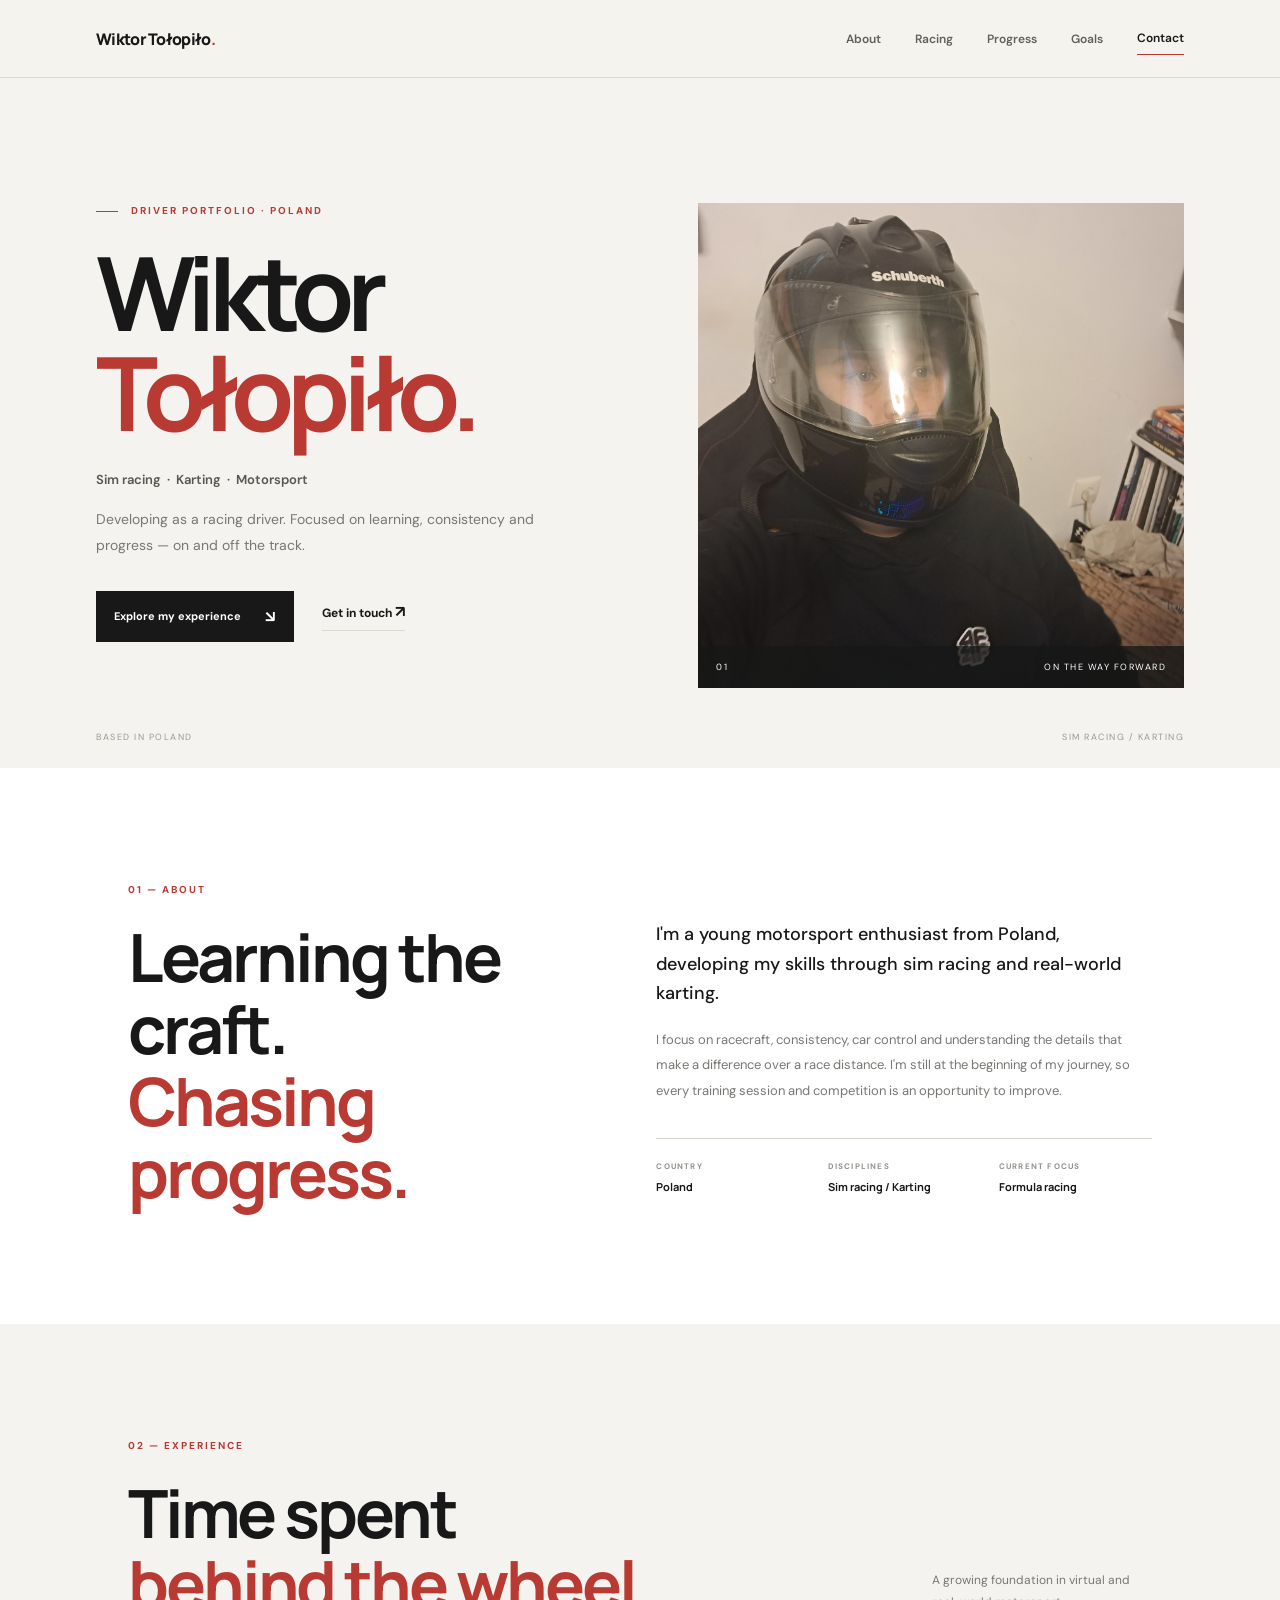
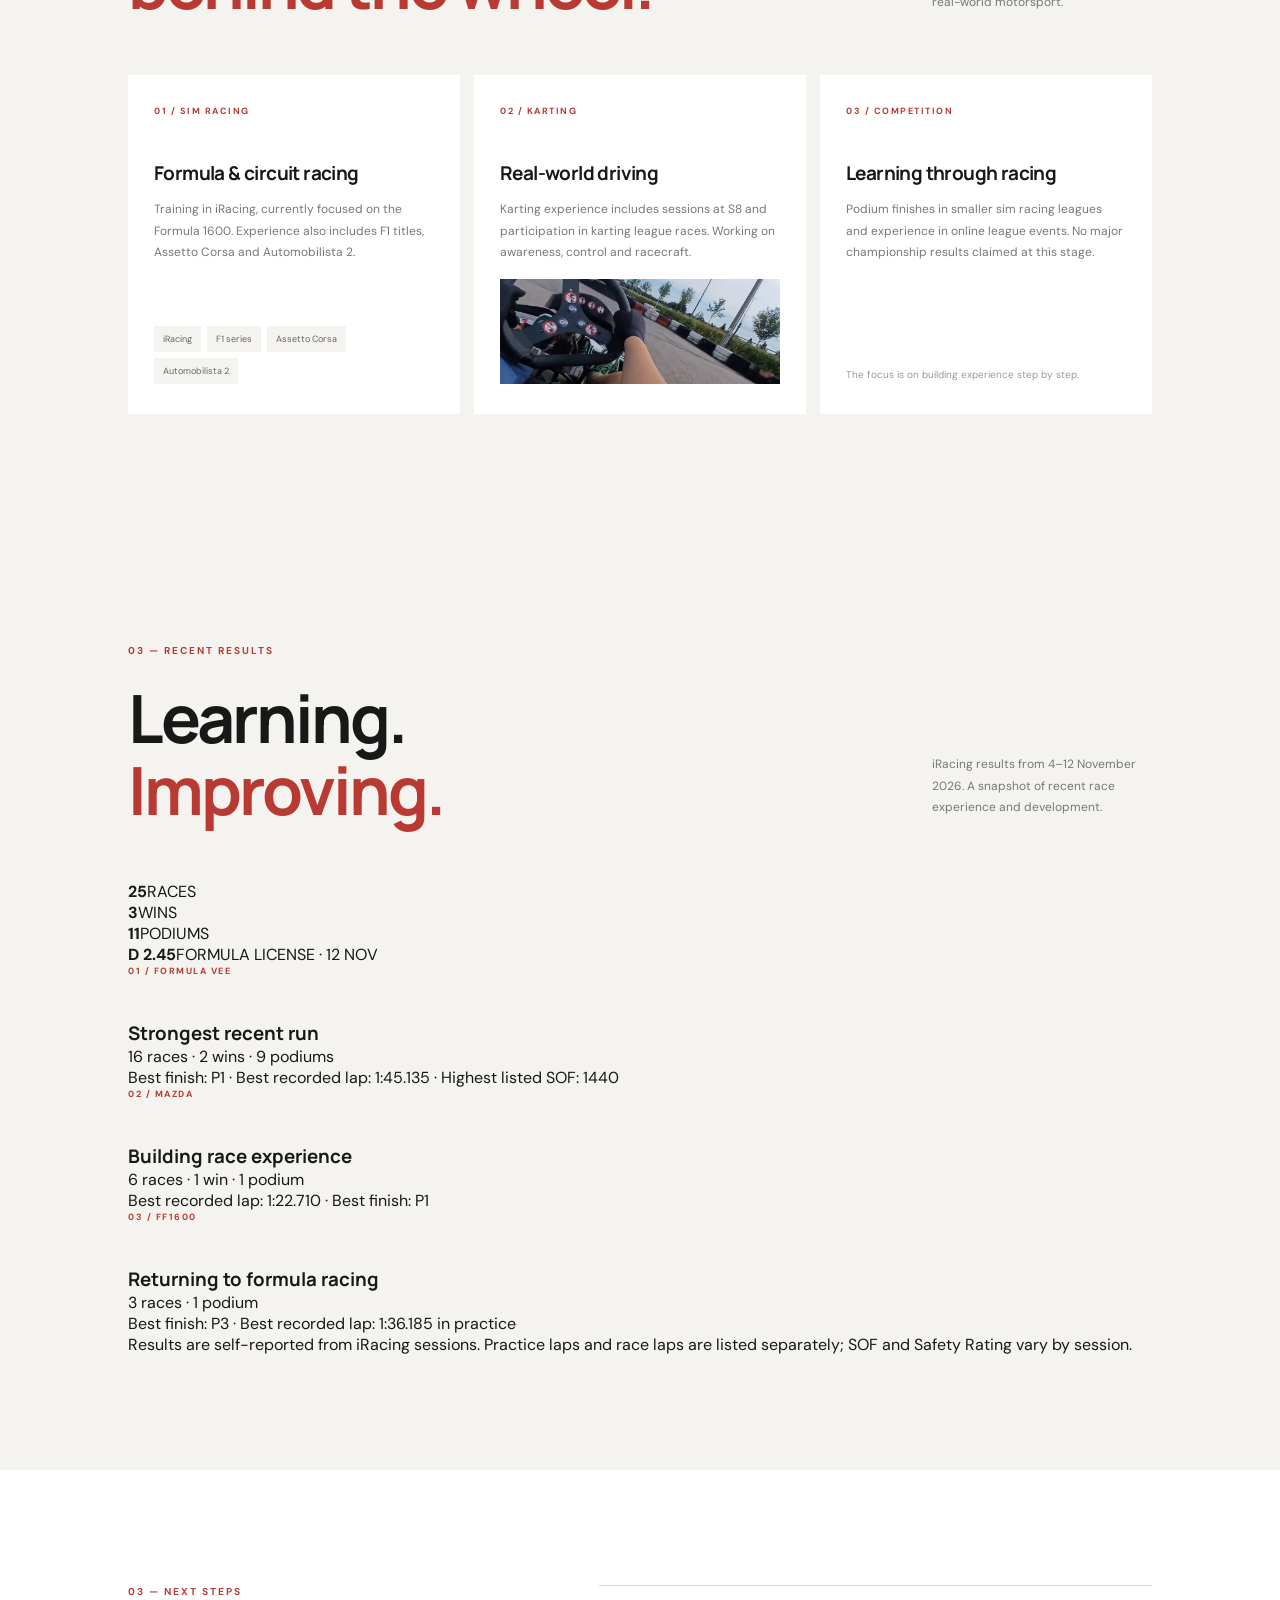
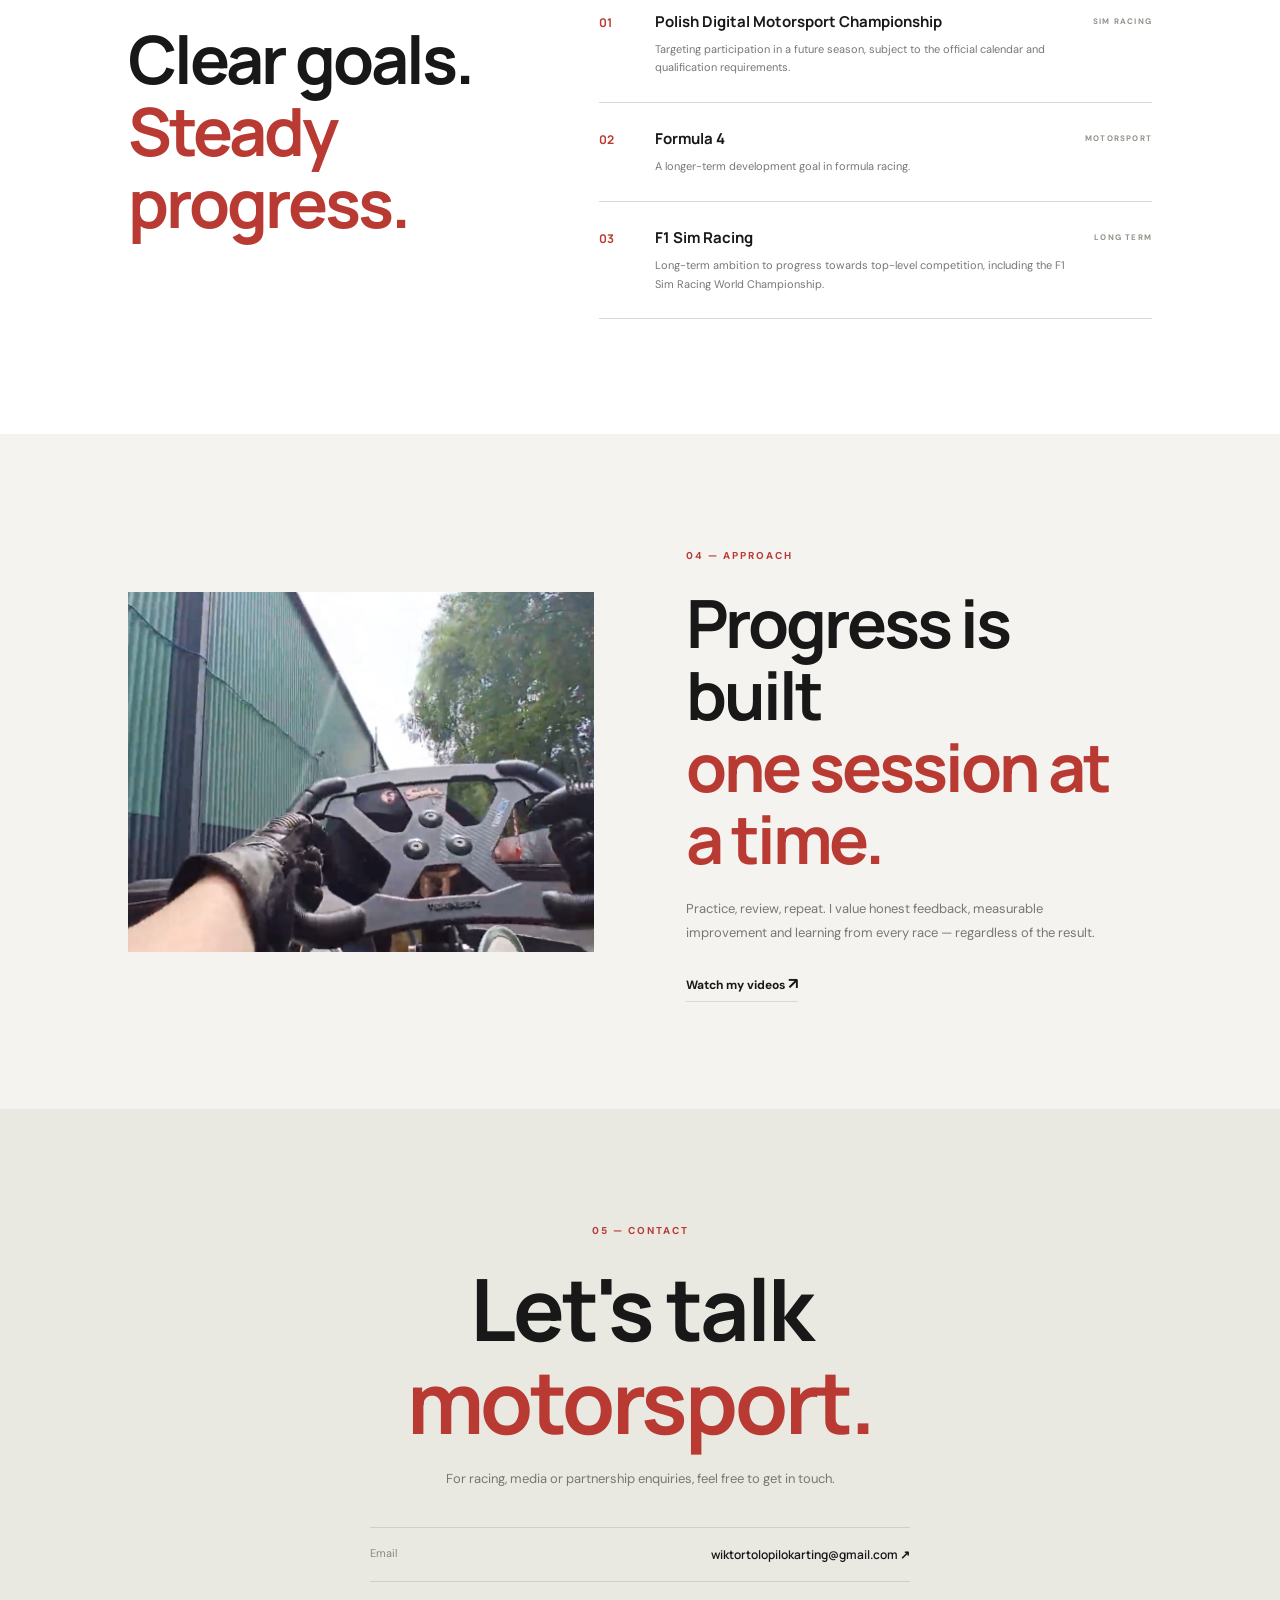
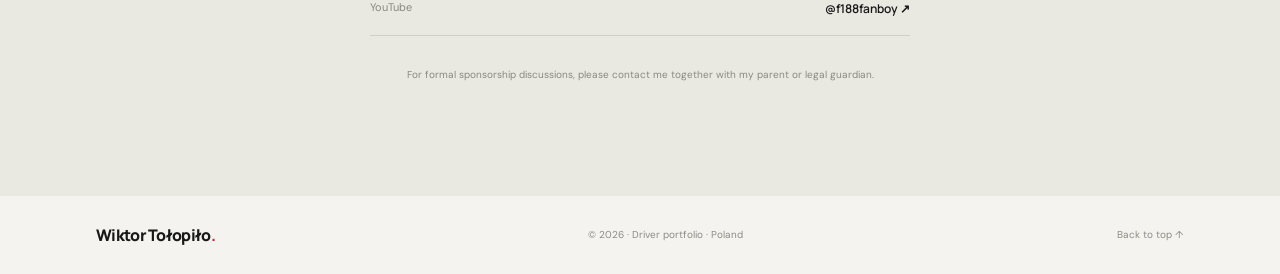
==== commit 214dff75: "Add recent iRacing progress to portfolio" ====
--- a/index.html
+++ b/index.html
@@ -19,6 +19,7 @@
     <nav class="navigation" id="navigation">
       <a href="#about">About</a>
       <a href="#racing">Racing</a>
+      <a href="#progress">Progress</a>
       <a href="#goals">Goals</a>
       <a href="#contact" class="nav-cta">Contact</a>
     </nav>
@@ -82,6 +83,39 @@
         </article>
       </div>
     </section>
+    <section class="section progress-section" id="progress">
+      <div class="section-top">
+        <div><p class="eyebrow">03 — RECENT RESULTS</p><h2>Learning.<br><span>Improving.</span></h2></div>
+        <p class="section-aside">iRacing results from 4–12 November 2026. A snapshot of recent race experience and development.</p>
+      </div>
+      <div class="progress-stats">
+        <div><strong>25</strong><span>RACES</span></div>
+        <div><strong>3</strong><span>WINS</span></div>
+        <div><strong>11</strong><span>PODIUMS</span></div>
+        <div><strong>D 2.45</strong><span>FORMULA LICENSE · 12 NOV</span></div>
+      </div>
+      <div class="results-grid">
+        <article class="result-card">
+          <p class="card-index">01 / FORMULA VEE</p>
+          <h3>Strongest recent run</h3>
+          <p>16 races · 2 wins · 9 podiums</p>
+          <p>Best finish: P1 · Best recorded lap: 1:45.135 · Highest listed SOF: 1440</p>
+        </article>
+        <article class="result-card">
+          <p class="card-index">02 / MAZDA</p>
+          <h3>Building race experience</h3>
+          <p>6 races · 1 win · 1 podium</p>
+          <p>Best recorded lap: 1:22.710 · Best finish: P1</p>
+        </article>
+        <article class="result-card">
+          <p class="card-index">03 / FF1600</p>
+          <h3>Returning to formula racing</h3>
+          <p>3 races · 1 podium</p>
+          <p>Best finish: P3 · Best recorded lap: 1:36.185 in practice</p>
+        </article>
+      </div>
+      <p class="results-note">Results are self-reported from iRacing sessions. Practice laps and race laps are listed separately; SOF and Safety Rating vary by session.</p>
+    </section>
     <section class="section goals-section" id="goals">
       <div class="section-heading">
         <p class="eyebrow">03 — NEXT STEPS</p>
--- a/css/style.css
+++ b/css/style.css
@@ -1,510 +1,113 @@
-
-@import url('https://fonts.googleapis.com/css2?family=Barlow+Condensed:wght@400;500;600;700;800;900&family=Inter:wght@400;500;600;700&display=swap');
-
-:root {
-    --red: #e3212b;
-    --black: #090a0d;
-    --dark: #111318;
-    --white: #f5f5f5;
-    --grey: #a0a2aa;
-}
-
-* {
-    margin: 0;
-    padding: 0;
-    box-sizing: border-box;
-    scroll-behavior: smooth;
-}
-
-body {
-    background: var(--black);
-    color: var(--white);
-    font-family: 'Inter', sans-serif;
-}
-
-a {
-    color: inherit;
-    text-decoration: none;
-}
-
-.header {
-    height: 76px;
-    padding: 0 8%;
-    display: flex;
-    align-items: center;
-    justify-content: space-between;
-    position: fixed;
-    top: 0;
-    width: 100%;
-    z-index: 100;
-    background: rgba(9,10,13,.94);
-    border-bottom: 1px solid #292a30;
-    backdrop-filter: blur(12px);
-}
-
-.logo {
-    font-family: 'Barlow Condensed', sans-serif;
-    font-weight: 900;
-    font-size: 32px;
-    letter-spacing: -1px;
-}
-
-.logo span, h1 span, .section-title span {
-    color: var(--red);
-}
-
-nav {
-    display: flex;
-    gap: 30px;
-    align-items: center;
-}
-
-nav a {
-    font-size: 11px;
-    font-weight: 700;
-    letter-spacing: 1px;
-    color: #ccc;
-    transition: .2s;
-}
-
-nav a:hover {
-    color: var(--red);
-}
-
-.nav-contact {
-    border: 1px solid var(--red);
-    padding: 12px 18px;
-    color: white;
-}
-
-.menu-toggle {
-    display: none;
-    background: none;
-    color: white;
-    border: none;
-    font-size: 27px;
-    cursor: pointer;
-}
-
-.progress-bar {
-    position: fixed;
-    top: 0;
-    left: 0;
-    height: 3px;
-    width: 0;
-    background: var(--red);
-    z-index: 200;
-}
-
-.hero {
-    min-height: 100vh;
-    padding: 150px 10% 80px;
-    position: relative;
-    overflow: hidden;
-    display: flex;
-    align-items: center;
-    background:
-        linear-gradient(90deg, #090a0d 35%, rgba(9,10,13,.75)),
-        radial-gradient(circle at 80% 50%, #481317, #090a0d 65%);
-}
-
-.hero-content {
-    max-width: 700px;
-    z-index: 2;
-}
-
-.eyebrow {
-    color: var(--red);
-    font-size: 11px;
-    font-weight: 800;
-    letter-spacing: 4px;
-    margin-bottom: 20px;
-}
-
-.hero h1 {
-    font-family: 'Barlow Condensed', sans-serif;
-    font-size: clamp(100px, 17vw, 190px);
-    line-height: .85;
-    font-weight: 900;
-    letter-spacing: -7px;
-}
-
-.hero h2 {
-    font-family: 'Barlow Condensed', sans-serif;
-    font-size: clamp(30px, 5vw, 55px);
-    line-height: 1;
-    margin: 30px 0 20px;
-}
-
-.hero-description {
-    color: var(--grey);
-    max-width: 470px;
-    line-height: 1.8;
-    font-size: 14px;
-}
-
-.hero-buttons {
-    display: flex;
-    gap: 15px;
-    flex-wrap: wrap;
-    margin-top: 35px;
-}
-
-.button {
-    padding: 16px 23px;
-    display: inline-block;
-    font-size: 11px;
-    font-weight: 800;
-    letter-spacing: 1px;
-    transition: .25s;
-}
-
-.primary {
-    background: var(--red);
-    color: white;
-}
-
-.primary:hover {
-    background: white;
-    color: var(--black);
-}
-
-.secondary {
-    border: 1px solid #555;
-}
-
-.secondary:hover {
-    border-color: var(--red);
-}
-
-.hero-number {
-    position: absolute;
-    right: 7%;
-    bottom: 5%;
-    font-family: 'Barlow Condensed', sans-serif;
-    font-size: clamp(250px, 40vw, 550px);
-    font-weight: 900;
-    color: rgba(255,255,255,.035);
-    line-height: .8;
-}
-
-.hero-bottom {
-    position: absolute;
-    bottom: 25px;
-    left: 10%;
-    font-size: 9px;
-    color: #777;
-    letter-spacing: 3px;
-}
-
-.section {
-    padding: 110px 10%;
-}
-
-.dark-section {
-    background: var(--dark);
-}
-
-.section-title {
-    font-family: 'Barlow Condensed', sans-serif;
-    font-size: clamp(45px, 7vw, 75px);
-    font-weight: 900;
-    margin-bottom: 50px;
-    line-height: 1;
-}
-
-.about-grid, .karting-grid {
-    display: grid;
-    grid-template-columns: 1fr 1fr;
-    gap: 60px;
-    align-items: center;
-}
-
-.about-photo, .karting-image {
-    min-height: 350px;
-    background: #1b1d23;
-    position: relative;
-    display: grid;
-    place-items: center;
-    overflow: hidden;
-}
-
-.about-photo img, .karting-image img {
-    position: absolute;
-    width: 100%;
-    height: 100%;
-    object-fit: cover;
-    z-index: 2;
-}
-
-.photo-placeholder {
-    color: #777;
-    font-size: 12px;
-    letter-spacing: 3px;
-}
-
-.about-text h3, .karting-grid h3 {
-    font-family: 'Barlow Condensed', sans-serif;
-    font-size: 38px;
-    margin-bottom: 20px;
-}
-
-.about-text p, .karting-grid p, .partners > p {
-    color: var(--grey);
-    line-height: 1.9;
-    font-size: 14px;
-    margin-bottom: 17px;
-}
-
-.stats {
-    display: flex;
-    gap: 50px;
-    margin-top: 35px;
-}
-
-.stats div {
-    display: flex;
-    flex-direction: column;
-}
-
-.stats strong {
-    font-family: 'Barlow Condensed', sans-serif;
-    font-size: 45px;
-    color: var(--red);
-}
-
-.stats span {
-    color: var(--grey);
-    font-size: 10px;
-    letter-spacing: 2px;
-}
-
-.timeline {
-    border-left: 2px solid #34363e;
-    margin-left: 10px;
-    padding-left: 35px;
-}
-
-.timeline-item {
-    position: relative;
-    padding-bottom: 45px;
-}
-
-.timeline-item::before {
-    content: '';
-    position: absolute;
-    left: -43px;
-    top: 4px;
-    width: 14px;
-    height: 14px;
-    background: var(--red);
-    border-radius: 50%;
-}
-
-.timeline-date {
-    color: var(--red);
-    font-size: 10px;
-    letter-spacing: 2px;
-    font-weight: 800;
-}
-
-.timeline-item h3 {
-    font-family: 'Barlow Condensed', sans-serif;
-    font-size: 30px;
-    margin: 10px 0;
-}
-
-.timeline-item p {
-    color: var(--grey);
-    line-height: 1.7;
-    font-size: 13px;
-}
-
-.cards {
-    display: grid;
-    grid-template-columns: repeat(3, 1fr);
-    gap: 20px;
-}
-
-.card {
-    background: #15171d;
-    border: 1px solid #292b32;
-    padding: 35px;
-    transition: .25s;
-}
-
-.card:hover {
-    border-color: var(--red);
-    transform: translateY(-5px);
-}
-
-.card-icon {
-    font-size: 30px;
-}
-
-.card h3 {
-    font-family: 'Barlow Condensed', sans-serif;
-    font-size: 27px;
-    margin: 20px 0 12px;
-}
-
-.card p {
-    color: var(--grey);
-    line-height: 1.7;
-    font-size: 13px;
-}
-
-.small-note {
-    margin-top: 30px;
-    font-size: 11px;
-    color: #777;
-    line-height: 1.7;
-}
-
-.goal-list {
-    display: flex;
-    flex-direction: column;
-    gap: 0;
-}
-
-.goal {
-    display: flex;
-    gap: 30px;
-    padding: 28px 0;
-    border-bottom: 1px solid #292b32;
-}
-
-.goal > span {
-    font-family: 'Barlow Condensed', sans-serif;
-    font-size: 35px;
-    color: var(--red);
-}
-
-.goal h3 {
-    font-family: 'Barlow Condensed', sans-serif;
-    font-size: 29px;
-}
-
-.goal p {
-    color: var(--grey);
-    margin-top: 8px;
-    font-size: 13px;
-}
-
-.partners {
-    text-align: center;
-    background: linear-gradient(130deg, #17191f, #0b0c10);
-}
-
-.partners .section-title {
-    margin-bottom: 20px;
-}
-
-.partners > p {
-    max-width: 600px;
-    margin: 0 auto 30px;
-}
-
-.contact-section {
-    text-align: center;
-}
-
-.contact-links {
-    display: flex;
-    flex-direction: column;
-    gap: 20px;
-    margin: 30px 0;
-}
-
-.contact-links a {
-    color: #ccc;
-    font-size: 13px;
-    transition: .2s;
-}
-
-.contact-links a:hover {
-    color: var(--red);
-}
-
-footer {
-    padding: 35px 10%;
-    border-top: 1px solid #292b32;
-    display: flex;
-    align-items: center;
-    justify-content: space-between;
-    gap: 20px;
-    flex-wrap: wrap;
-}
-
-footer p {
-    font-size: 10px;
-    color: #777;
-    letter-spacing: 1px;
-}
-
-@media (max-width: 850px) {
-    .header {
-        padding: 0 6%;
-    }
-
-    .menu-toggle {
-        display: block;
-    }
-
-    nav {
-        display: none;
-        position: absolute;
-        top: 76px;
-        left: 0;
-        width: 100%;
-        background: #101116;
-        padding: 25px;
-        flex-direction: column;
-        align-items: flex-start;
-    }
-
-    nav.active {
-        display: flex;
-    }
-
-    .about-grid, .karting-grid {
-        grid-template-columns: 1fr;
-        gap: 30px;
-    }
-
-    .cards {
-        grid-template-columns: 1fr;
-    }
-
-    .section {
-        padding: 80px 7%;
-    }
-
-    .hero {
-        padding-left: 7%;
-        padding-right: 7%;
-    }
-
-    .hero-number {
-        right: -5%;
-    }
-}
-
-@media (max-width: 500px) {
-    .hero h1 {
-        letter-spacing: -3px;
-    }
-
-    .stats {
-        gap: 25px;
-    }
-
-    .goal {
-        gap: 18px;
-    }
-
-    footer {
-        flex-direction: column;
-        align-items: flex-start;
-    }
-}
+:root {
+  --paper: #f4f3ef;
+  --white: #fff;
+  --ink: #171817;
+  --muted: #777873;
+  --line: #d9d8d1;
+  --red: #b83a32;
+  --soft: #e9e8e1;
+}
+* { box-sizing: border-box; margin: 0; padding: 0; }
+html { scroll-behavior: smooth; }
+body { background: var(--paper); color: var(--ink); font-family: 'DM Sans', sans-serif; -webkit-font-smoothing: antialiased; }
+a { color: inherit; text-decoration: none; }
+.site-header { height: 78px; padding: 0 7.5%; display: flex; justify-content: space-between; align-items: center; border-bottom: 1px solid var(--line); background: rgba(244,243,239,.94); position: sticky; top: 0; z-index: 20; backdrop-filter: blur(14px); }
+.wordmark { font: 800 16px 'Manrope', sans-serif; letter-spacing: -.7px; }
+.wordmark span { color: var(--red); }
+.navigation { display: flex; align-items: center; gap: 34px; }
+.navigation a { color: #5e605b; font-size: 12px; font-weight: 600; transition: color .2s; }
+.navigation a:hover { color: var(--red); }
+.navigation .nav-cta { color: var(--ink); border-bottom: 1px solid var(--red); padding: 8px 0; }
+.menu-toggle { display: none; border: 0; background: none; font-size: 24px; color: var(--ink); }
+.hero { min-height: 690px; padding: 90px 7.5% 45px; display: grid; grid-template-columns: 1.05fr .95fr; align-items: center; gap: 6%; position: relative; }
+.hero-copy { max-width: 610px; padding-bottom: 45px; }
+.eyebrow { color: var(--red); font-size: 10px; font-weight: 700; letter-spacing: 2px; text-transform: uppercase; margin-bottom: 25px; }
+.eyebrow span { display: inline-block; width: 22px; height: 1px; background: var(--red); vertical-align: middle; margin-right: 9px; }
+h1, h2, h3 { font-family: 'Manrope', sans-serif; }
+.hero h1 { font-size: clamp(58px, 8vw, 112px); line-height: .98; letter-spacing: -7px; font-weight: 700; }
+.hero h1 span, .section h2 span { color: var(--red); }
+.hero-role { margin-top: 28px; font-size: 13px; font-weight: 600; color: #555750; }
+.hero-intro { max-width: 440px; margin-top: 18px; color: var(--muted); font-size: 14px; line-height: 1.9; }
+.hero-actions { display: flex; align-items: center; gap: 28px; margin-top: 32px; flex-wrap: wrap; }
+.button { display: inline-flex; align-items: center; gap: 24px; padding: 15px 18px; font-size: 11px; font-weight: 700; }
+.button-dark { background: var(--ink); color: white; transition: background .2s; }
+.button-dark:hover { background: var(--red); }
+.button span, .text-link span { font-size: 16px; }
+.text-link { font-size: 12px; font-weight: 700; border-bottom: 1px solid var(--line); padding-bottom: 8px; }
+.text-link:hover { color: var(--red); border-color: var(--red); }
+.hero-visual { height: 485px; background: #deddd6; position: relative; overflow: hidden; }
+.hero-visual img { width: 100%; height: 100%; object-fit: cover; display: block; filter: saturate(.78); }
+.hero-visual.image-missing::after { content: 'WIKTOR / MOTORSPORT'; position: absolute; inset: 0; display: grid; place-items: center; color: #a6a59e; font: 700 13px 'Manrope'; letter-spacing: 3px; }
+.visual-caption { position: absolute; bottom: 0; left: 0; right: 0; display: flex; justify-content: space-between; padding: 15px 18px; background: rgba(23,24,23,.78); color: white; font-size: 9px; letter-spacing: 1.5px; }
+.hero-bottomline { position: absolute; bottom: 25px; left: 7.5%; right: 7.5%; display: flex; justify-content: space-between; color: #999991; font-size: 9px; letter-spacing: 1.5px; }
+.section { padding: 115px 10%; }
+.section h2 { font-size: clamp(36px, 5.2vw, 67px); line-height: 1.08; letter-spacing: -3px; }
+.about-section { display: grid; grid-template-columns: .9fr 1.1fr; gap: 12%; background: var(--white); }
+.about-copy { padding-top: 37px; }
+.about-copy p { color: var(--muted); font-size: 13px; line-height: 1.95; margin-bottom: 18px; }
+.about-copy .lead { color: var(--ink); font-size: 18px; line-height: 1.65; font-weight: 500; }
+.facts { display: grid; grid-template-columns: repeat(3, 1fr); gap: 18px; border-top: 1px solid var(--line); margin-top: 35px; padding-top: 22px; }
+.facts div { display: flex; flex-direction: column; gap: 8px; }
+.facts span, .goal-type { color: #92928a; font-size: 8px; letter-spacing: 1.2px; font-weight: 700; }
+.facts strong { font: 700 11px 'Manrope'; }
+.racing-section { background: var(--paper); }
+.section-top { display: flex; justify-content: space-between; align-items: end; gap: 40px; margin-bottom: 55px; }
+.section-aside { max-width: 220px; color: var(--muted); font-size: 12px; line-height: 1.8; padding-bottom: 7px; }
+.experience-grid { display: grid; grid-template-columns: repeat(3, 1fr); gap: 14px; }
+.experience-card { background: var(--white); min-height: 310px; padding: 30px 26px; display: flex; flex-direction: column; align-items: flex-start; }
+.card-index { color: var(--red); font-size: 9px; font-weight: 700; letter-spacing: 1.5px; margin-bottom: 43px; }
+.experience-card h3 { font-size: 19px; letter-spacing: -.6px; margin-bottom: 13px; }
+.experience-card p:not(.card-index) { color: var(--muted); font-size: 12px; line-height: 1.8; }
+.tag-row { display: flex; flex-wrap: wrap; gap: 6px; margin-top: auto; padding-top: 22px; }
+.tag-row span { background: var(--paper); padding: 7px 9px; color: #66675f; font-size: 9px; }
+.card-image { width: 100%; height: 120px; object-fit: cover; margin-top: auto; padding-top: 15px; }
+.quiet-note { margin-top: auto; padding-top: 25px; font-size: 10px !important; color: #9a9a92 !important; }
+.goals-section { background: var(--white); display: grid; grid-template-columns: .8fr 1.2fr; gap: 10%; }
+.goal-list { border-top: 1px solid var(--line); }
+.goal-row { display: grid; grid-template-columns: 38px 1fr auto; align-items: start; gap: 18px; padding: 25px 0; border-bottom: 1px solid var(--line); }
+.goal-row > span:first-child { color: var(--red); font: 700 12px 'Manrope'; padding-top: 3px; }
+.goal-row h3 { font-size: 15px; margin-bottom: 8px; }
+.goal-row p { color: var(--muted); font-size: 11px; line-height: 1.7; max-width: 430px; }
+.goal-type { padding-top: 5px; white-space: nowrap; }
+.approach-section { display: grid; grid-template-columns: 1fr 1fr; gap: 9%; align-items: center; }
+.approach-photo { height: 360px; background: var(--soft); overflow: hidden; }
+.approach-photo img { width: 100%; height: 100%; object-fit: cover; display: block; }
+.approach-copy p:not(.eyebrow) { color: var(--muted); font-size: 13px; line-height: 1.9; max-width: 430px; margin: 22px 0 27px; }
+.contact-section { background: #e9e8e1; text-align: center; }
+.contact-section h2 { font-size: clamp(48px, 7vw, 86px); }
+.contact-intro { color: var(--muted); font-size: 13px; margin: 22px 0 40px; }
+.contact-links { max-width: 540px; margin: 0 auto; border-top: 1px solid #d0cfc7; }
+.contact-links a { display: flex; justify-content: space-between; gap: 20px; padding: 18px 0; border-bottom: 1px solid #d0cfc7; text-align: left; }
+.contact-links span { color: #888981; font-size: 11px; }
+.contact-links strong { font: 600 12px 'Manrope'; }
+.guardian-note { color: #888981; font-size: 10px; margin-top: 32px; }
+footer { padding: 28px 7.5%; display: flex; justify-content: space-between; align-items: center; gap: 18px; }
+footer p, .back-top { color: #8c8c84; font-size: 10px; }
+.back-top:hover { color: var(--red); }
+@media (max-width: 850px) {
+  .site-header { padding: 0 6%; }
+  .menu-toggle { display: block; }
+  .navigation { display: none; position: absolute; top: 78px; left: 0; right: 0; padding: 24px 6%; background: var(--paper); border-bottom: 1px solid var(--line); flex-direction: column; align-items: flex-start; gap: 22px; }
+  .navigation.open { display: flex; }
+  .hero { grid-template-columns: 1fr; padding: 75px 7% 70px; gap: 35px; }
+  .hero-copy { padding-bottom: 0; }
+  .hero-visual { height: 390px; }
+  .hero-bottomline { left: 7%; right: 7%; }
+  .section { padding: 85px 7%; }
+  .about-section, .goals-section { grid-template-columns: 1fr; gap: 35px; }
+  .about-copy { padding-top: 0; }
+  .experience-grid { grid-template-columns: 1fr; }
+  .experience-card { min-height: 250px; }
+  .approach-section { grid-template-columns: 1fr; gap: 35px; }
+  .section-top { align-items: flex-start; flex-direction: column; }
+}
+@media (max-width: 520px) {
+  .hero h1 { letter-spacing: -4px; }
+  .hero-visual { height: 300px; }
+  .hero-bottomline { font-size: 8px; }
+  .facts { grid-template-columns: 1fr 1fr; }
+  .goal-row { grid-template-columns: 25px 1fr; }
+  .goal-type { grid-column: 2; }
+  .contact-links a { flex-direction: column; gap: 8px; }
+  footer { flex-direction: column; align-items: flex-start; padding: 28px 7%; }
+}
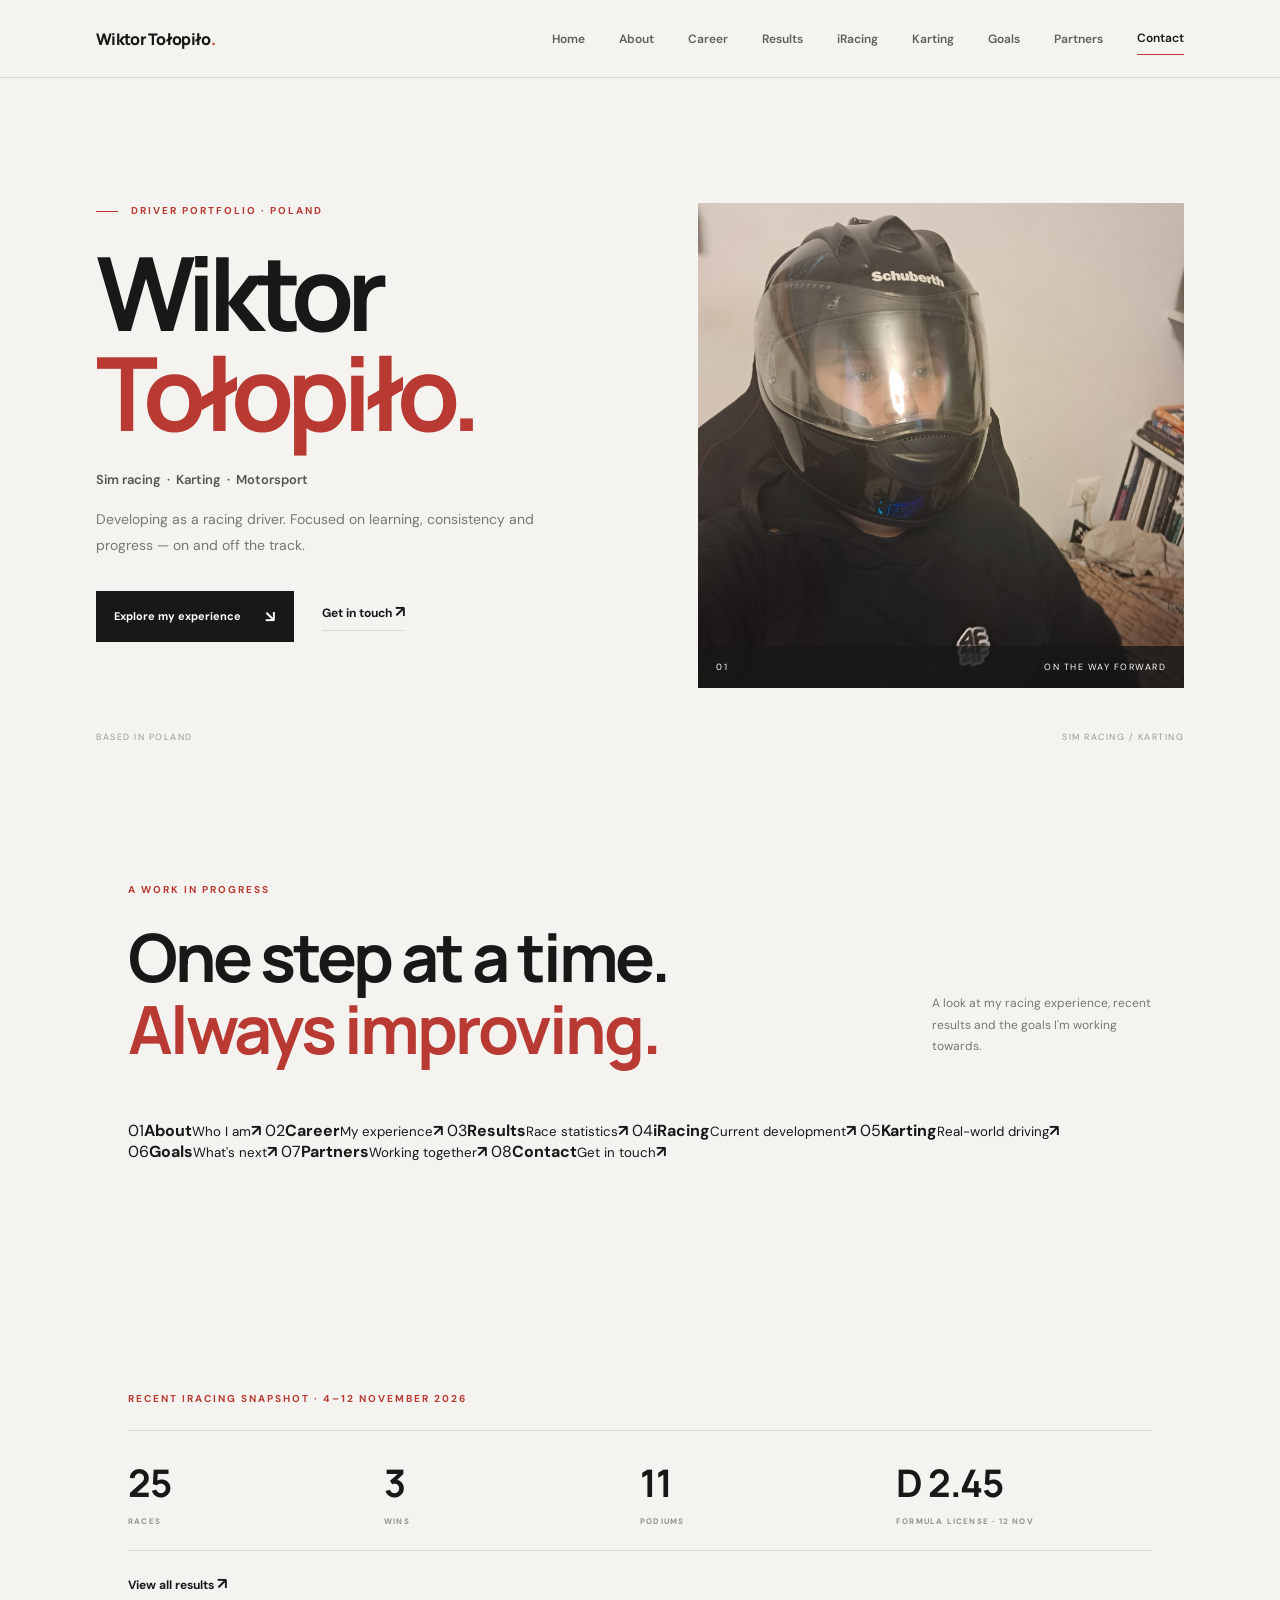
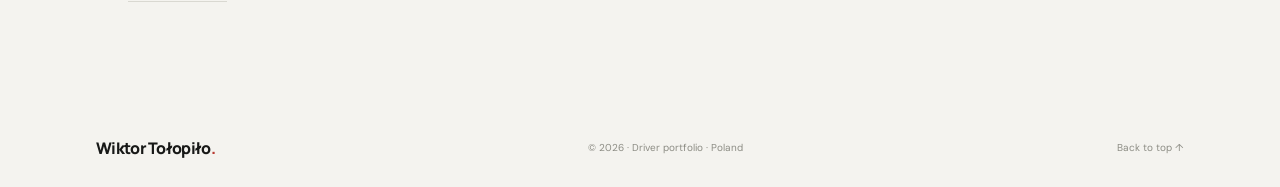
==== commit 1e8e9ec5: "Create multi-page portfolio home" ====
--- a/index.html
+++ b/index.html
@@ -3,9 +3,9 @@
 <head>
   <meta charset="UTF-8">
   <meta name="viewport" content="width=device-width, initial-scale=1.0">
-  <meta name="description" content="Wiktor Tołopiło — sim racing and karting driver portfolio.">
+  <meta name="description" content="Sim racing and karting driver portfolio of Wiktor Tołopiło from Poland.">
   <meta name="theme-color" content="#f4f3ef">
-  <title>Wiktor Tołopiło — Driver Portfolio</title>
+  <title>Home — Wiktor Tołopiło</title>
   <link rel="preconnect" href="https://fonts.googleapis.com">
   <link rel="preconnect" href="https://fonts.gstatic.com" crossorigin>
   <link href="https://fonts.googleapis.com/css2?family=DM+Sans:wght@400;500;600;700&family=Manrope:wght@400;500;600;700;800&display=swap" rel="stylesheet">
@@ -13,144 +13,73 @@
   <script src="js/main.js" defer></script>
 </head>
 <body>
+
   <header class="site-header">
-    <a class="wordmark" href="#home">Wiktor Tołopiło<span>.</span></a>
+    <a class="wordmark" href="index.html">Wiktor Tołopiło<span>.</span></a>
     <button class="menu-toggle" id="menuToggle" aria-label="Open navigation" aria-expanded="false">☰</button>
     <nav class="navigation" id="navigation">
-      <a href="#about">About</a>
-      <a href="#racing">Racing</a>
-      <a href="#progress">Progress</a>
-      <a href="#goals">Goals</a>
-      <a href="#contact" class="nav-cta">Contact</a>
+      <a class="active" href="index.html">Home</a>
+      <a class="" href="about.html">About</a>
+      <a class="" href="career.html">Career</a>
+      <a class="" href="results.html">Results</a>
+      <a class="" href="iracing.html">iRacing</a>
+      <a class="" href="karting.html">Karting</a>
+      <a class="" href="goals.html">Goals</a>
+      <a class="" href="partners.html">Partners</a>
+      <a class="nav-cta" href="contact.html">Contact</a>
     </nav>
   </header>
-  <main>
-    <section class="hero" id="home">
-      <div class="hero-copy">
-        <p class="eyebrow"><span></span> DRIVER PORTFOLIO · POLAND</p>
-        <h1>Wiktor<br><span>Tołopiło.</span></h1>
-        <p class="hero-role">Sim racing &nbsp;·&nbsp; Karting &nbsp;·&nbsp; Motorsport</p>
-        <p class="hero-intro">Developing as a racing driver. Focused on learning, consistency and progress — on and off the track.</p>
-        <div class="hero-actions">
-          <a class="button button-dark" href="#racing">Explore my experience <span>↘</span></a>
-          <a class="text-link" href="#contact">Get in touch <span>↗</span></a>
-        </div>
-      </div>
-      <div class="hero-visual">
-        <img src="assets/images/driver.png" alt="Wiktor — racing portrait" onerror="this.style.display='none'; this.parentElement.classList.add('image-missing')">
-        <div class="visual-caption"><span>01</span><span>ON THE WAY FORWARD</span></div>
-      </div>
-      <div class="hero-bottomline"><span>BASED IN POLAND</span><span>SIM RACING / KARTING</span></div>
-    </section>
-    <section class="section about-section" id="about">
-      <div class="section-heading">
-        <p class="eyebrow">01 — ABOUT</p>
-        <h2>Learning the craft.<br><span>Chasing progress.</span></h2>
-      </div>
-      <div class="about-copy">
-        <p class="lead">I'm a young motorsport enthusiast from Poland, developing my skills through sim racing and real-world karting.</p>
-        <p>I focus on racecraft, consistency, car control and understanding the details that make a difference over a race distance. I'm still at the beginning of my journey, so every training session and competition is an opportunity to improve.</p>
-        <div class="facts">
-          <div><span>COUNTRY</span><strong>Poland</strong></div>
-          <div><span>DISCIPLINES</span><strong>Sim racing / Karting</strong></div>
-          <div><span>CURRENT FOCUS</span><strong>Formula racing</strong></div>
-        </div>
-      </div>
-    </section>
-    <section class="section racing-section" id="racing">
-      <div class="section-top">
-        <div><p class="eyebrow">02 — EXPERIENCE</p><h2>Time spent<br><span>behind the wheel.</span></h2></div>
-        <p class="section-aside">A growing foundation in virtual and real-world motorsport.</p>
-      </div>
-      <div class="experience-grid">
-        <article class="experience-card">
-          <p class="card-index">01 / SIM RACING</p>
-          <h3>Formula & circuit racing</h3>
-          <p>Training in iRacing, currently focused on the Formula 1600. Experience also includes F1 titles, Assetto Corsa and Automobilista 2.</p>
-          <div class="tag-row"><span>iRacing</span><span>F1 series</span><span>Assetto Corsa</span><span>Automobilista 2</span></div>
-        </article>
-        <article class="experience-card">
-          <p class="card-index">02 / KARTING</p>
-          <h3>Real-world driving</h3>
-          <p>Karting experience includes sessions at S8 and participation in karting league races. Working on awareness, control and racecraft.</p>
-          <img class="card-image" src="assets/images/karting.png" alt="Karting" onerror="this.style.display='none'">
-        </article>
-        <article class="experience-card">
-          <p class="card-index">03 / COMPETITION</p>
-          <h3>Learning through racing</h3>
-          <p>Podium finishes in smaller sim racing leagues and experience in online league events. No major championship results claimed at this stage.</p>
-          <p class="quiet-note">The focus is on building experience step by step.</p>
-        </article>
-      </div>
-    </section>
-    <section class="section progress-section" id="progress">
-      <div class="section-top">
-        <div><p class="eyebrow">03 — RECENT RESULTS</p><h2>Learning.<br><span>Improving.</span></h2></div>
-        <p class="section-aside">iRacing results from 4–12 November 2026. A snapshot of recent race experience and development.</p>
-      </div>
-      <div class="progress-stats">
-        <div><strong>25</strong><span>RACES</span></div>
-        <div><strong>3</strong><span>WINS</span></div>
-        <div><strong>11</strong><span>PODIUMS</span></div>
-        <div><strong>D 2.45</strong><span>FORMULA LICENSE · 12 NOV</span></div>
-      </div>
-      <div class="results-grid">
-        <article class="result-card">
-          <p class="card-index">01 / FORMULA VEE</p>
-          <h3>Strongest recent run</h3>
-          <p>16 races · 2 wins · 9 podiums</p>
-          <p>Best finish: P1 · Best recorded lap: 1:45.135 · Highest listed SOF: 1440</p>
-        </article>
-        <article class="result-card">
-          <p class="card-index">02 / MAZDA</p>
-          <h3>Building race experience</h3>
-          <p>6 races · 1 win · 1 podium</p>
-          <p>Best recorded lap: 1:22.710 · Best finish: P1</p>
-        </article>
-        <article class="result-card">
-          <p class="card-index">03 / FF1600</p>
-          <h3>Returning to formula racing</h3>
-          <p>3 races · 1 podium</p>
-          <p>Best finish: P3 · Best recorded lap: 1:36.185 in practice</p>
-        </article>
-      </div>
-      <p class="results-note">Results are self-reported from iRacing sessions. Practice laps and race laps are listed separately; SOF and Safety Rating vary by session.</p>
-    </section>
-    <section class="section goals-section" id="goals">
-      <div class="section-heading">
-        <p class="eyebrow">03 — NEXT STEPS</p>
-        <h2>Clear goals.<br><span>Steady progress.</span></h2>
-      </div>
-      <div class="goal-list">
-        <div class="goal-row"><span>01</span><div><h3>Polish Digital Motorsport Championship</h3><p>Targeting participation in a future season, subject to the official calendar and qualification requirements.</p></div><span class="goal-type">SIM RACING</span></div>
-        <div class="goal-row"><span>02</span><div><h3>Formula 4</h3><p>A longer-term development goal in formula racing.</p></div><span class="goal-type">MOTORSPORT</span></div>
-        <div class="goal-row"><span>03</span><div><h3>F1 Sim Racing</h3><p>Long-term ambition to progress towards top-level competition, including the F1 Sim Racing World Championship.</p></div><span class="goal-type">LONG TERM</span></div>
-      </div>
-    </section>
-    <section class="section approach-section">
-      <div class="approach-photo"><img src="assets/images/racing1.png" alt="Sim racing session" onerror="this.style.display='none'"></div>
-      <div class="approach-copy">
-        <p class="eyebrow">04 — APPROACH</p>
-        <h2>Progress is built<br><span>one session at a time.</span></h2>
-        <p>Practice, review, repeat. I value honest feedback, measurable improvement and learning from every race — regardless of the result.</p>
-        <a class="text-link" href="https://www.youtube.com/@f188fanboy" target="_blank" rel="noopener">Watch my videos <span>↗</span></a>
-      </div>
-    </section>
-    <section class="section contact-section" id="contact">
-      <p class="eyebrow">05 — CONTACT</p>
-      <h2>Let's talk<br><span>motorsport.</span></h2>
-      <p class="contact-intro">For racing, media or partnership enquiries, feel free to get in touch.</p>
-      <div class="contact-links">
-        <a href="mailto:wiktortolopilokarting@gmail.com"><span>Email</span><strong>wiktortolopilokarting@gmail.com ↗</strong></a>
-        <a href="https://www.youtube.com/@f188fanboy" target="_blank" rel="noopener"><span>YouTube</span><strong>@f188fanboy ↗</strong></a>
-      </div>
-      <p class="guardian-note">For formal sponsorship discussions, please contact me together with my parent or legal guardian.</p>
-    </section>
-  </main>
+<main class="page-main">
+
+<section class="hero home-hero">
+  <div class="hero-copy">
+    <p class="eyebrow"><span></span> DRIVER PORTFOLIO · POLAND</p>
+    <h1>Wiktor<br><span>Tołopiło.</span></h1>
+    <p class="hero-role">Sim racing &nbsp;·&nbsp; Karting &nbsp;·&nbsp; Motorsport</p>
+    <p class="hero-intro">Developing as a racing driver. Focused on learning, consistency and progress — on and off the track.</p>
+    <div class="hero-actions">
+      <a class="button button-dark" href="career.html">Explore my experience <span>↘</span></a>
+      <a class="text-link" href="contact.html">Get in touch <span>↗</span></a>
+    </div>
+  </div>
+  <div class="hero-visual">
+    <img src="assets/images/driver.png" alt="Wiktor — racing portrait" onerror="this.style.display='none'; this.parentElement.classList.add('image-missing')">
+    <div class="visual-caption"><span>01</span><span>ON THE WAY FORWARD</span></div>
+  </div>
+  <div class="hero-bottomline"><span>BASED IN POLAND</span><span>SIM RACING / KARTING</span></div>
+</section>
+<section class="section home-overview">
+  <div class="section-top">
+    <div><p class="eyebrow">A WORK IN PROGRESS</p><h2>One step at a time.<br><span>Always improving.</span></h2></div>
+    <p class="section-aside">A look at my racing experience, recent results and the goals I'm working towards.</p>
+  </div>
+  <div class="quick-links">
+    <a href="about.html"><span>01</span><strong>About</strong><small>Who I am</small><b>↗</b></a>
+    <a href="career.html"><span>02</span><strong>Career</strong><small>My experience</small><b>↗</b></a>
+    <a href="results.html"><span>03</span><strong>Results</strong><small>Race statistics</small><b>↗</b></a>
+    <a href="iracing.html"><span>04</span><strong>iRacing</strong><small>Current development</small><b>↗</b></a>
+    <a href="karting.html"><span>05</span><strong>Karting</strong><small>Real-world driving</small><b>↗</b></a>
+    <a href="goals.html"><span>06</span><strong>Goals</strong><small>What's next</small><b>↗</b></a>
+    <a href="partners.html"><span>07</span><strong>Partners</strong><small>Working together</small><b>↗</b></a>
+    <a href="contact.html"><span>08</span><strong>Contact</strong><small>Get in touch</small><b>↗</b></a>
+  </div>
+</section>
+<section class="section home-stats">
+  <p class="eyebrow">RECENT iRACING SNAPSHOT · 4–12 NOVEMBER 2026</p>
+  <div class="progress-stats">
+    <div><strong>25</strong><span>RACES</span></div>
+    <div><strong>3</strong><span>WINS</span></div>
+    <div><strong>11</strong><span>PODIUMS</span></div>
+    <div><strong>D 2.45</strong><span>FORMULA LICENSE · 12 NOV</span></div>
+  </div>
+  <a class="text-link" href="results.html">View all results <span>↗</span></a>
+</section>
+</main>
+
   <footer>
-    <a class="wordmark" href="#home">Wiktor Tołopiło<span>.</span></a>
+    <a class="wordmark" href="index.html">Wiktor Tołopiło<span>.</span></a>
     <p>© <span id="year"></span> · Driver portfolio · Poland</p>
-    <a href="#home" class="back-top">Back to top ↑</a>
+    <a href="#" class="back-top">Back to top ↑</a>
   </footer>
 </body>
 </html>
--- a/css/style.css
+++ b/css/style.css
@@ -8,8 +8,9 @@
   --soft: #e9e8e1;
 }
 * { box-sizing: border-box; margin: 0; padding: 0; }
-html { scroll-behavior: smooth; }
-body { background: var(--paper); color: var(--ink); font-family: 'DM Sans', sans-serif; -webkit-font-smoothing: antialiased; }
+html { scroll-behavior: smooth; max-width: 100%; overflow-x: clip; }
+body { max-width: 100%; overflow-x: clip; background: var(--paper); color: var(--ink); font-family: 'DM Sans', sans-serif; -webkit-font-smoothing: antialiased; }
+img { display: block; max-width: 100%; }
 a { color: inherit; text-decoration: none; }
 .site-header { height: 78px; padding: 0 7.5%; display: flex; justify-content: space-between; align-items: center; border-bottom: 1px solid var(--line); background: rgba(244,243,239,.94); position: sticky; top: 0; z-index: 20; backdrop-filter: blur(14px); }
 .wordmark { font: 800 16px 'Manrope', sans-serif; letter-spacing: -.7px; }
@@ -19,6 +20,8 @@
 .navigation a:hover { color: var(--red); }
 .navigation .nav-cta { color: var(--ink); border-bottom: 1px solid var(--red); padding: 8px 0; }
 .menu-toggle { display: none; border: 0; background: none; font-size: 24px; color: var(--ink); }
+.hero, .section, footer { min-width: 0; max-width: 100%; }
+.hero-copy, .hero-visual, .about-section > *, .experience-card, .result-card, .goals-section > *, .approach-section > * { min-width: 0; }
 .hero { min-height: 690px; padding: 90px 7.5% 45px; display: grid; grid-template-columns: 1.05fr .95fr; align-items: center; gap: 6%; position: relative; }
 .hero-copy { max-width: 610px; padding-bottom: 45px; }
 .eyebrow { color: var(--red); font-size: 10px; font-weight: 700; letter-spacing: 2px; text-transform: uppercase; margin-bottom: 25px; }
@@ -62,6 +65,18 @@
 .tag-row span { background: var(--paper); padding: 7px 9px; color: #66675f; font-size: 9px; }
 .card-image { width: 100%; height: 120px; object-fit: cover; margin-top: auto; padding-top: 15px; }
 .quiet-note { margin-top: auto; padding-top: 25px; font-size: 10px !important; color: #9a9a92 !important; }
+
+.progress-section { background: var(--white); }
+.progress-stats { display: grid; grid-template-columns: repeat(4, 1fr); border-top: 1px solid var(--line); border-bottom: 1px solid var(--line); margin-bottom: 22px; }
+.progress-stats div { padding: 25px 20px 24px 0; display: flex; flex-direction: column; gap: 8px; }
+.progress-stats strong { font: 700 clamp(25px, 3vw, 38px) 'Manrope'; letter-spacing: -1.5px; }
+.progress-stats span { color: #92928a; font-size: 8px; font-weight: 700; letter-spacing: 1.2px; }
+.results-grid { display: grid; grid-template-columns: repeat(3, 1fr); gap: 14px; }
+.result-card { background: var(--paper); padding: 27px 25px; min-height: 210px; }
+.result-card .card-index { margin-bottom: 28px; }
+.result-card h3 { font-size: 18px; margin-bottom: 12px; }
+.result-card p:not(.card-index) { color: var(--muted); font-size: 11px; line-height: 1.8; margin-top: 7px; }
+.results-note { color: #92928a; font-size: 10px; line-height: 1.7; margin-top: 18px; }
 .goals-section { background: var(--white); display: grid; grid-template-columns: .8fr 1.2fr; gap: 10%; }
 .goal-list { border-top: 1px solid var(--line); }
 .goal-row { display: grid; grid-template-columns: 38px 1fr auto; align-items: start; gap: 18px; padding: 25px 0; border-bottom: 1px solid var(--line); }
@@ -79,7 +94,7 @@
 .contact-links { max-width: 540px; margin: 0 auto; border-top: 1px solid #d0cfc7; }
 .contact-links a { display: flex; justify-content: space-between; gap: 20px; padding: 18px 0; border-bottom: 1px solid #d0cfc7; text-align: left; }
 .contact-links span { color: #888981; font-size: 11px; }
-.contact-links strong { font: 600 12px 'Manrope'; }
+.contact-links strong { font: 600 12px 'Manrope'; overflow-wrap: anywhere; }
 .guardian-note { color: #888981; font-size: 10px; margin-top: 32px; }
 footer { padding: 28px 7.5%; display: flex; justify-content: space-between; align-items: center; gap: 18px; }
 footer p, .back-top { color: #8c8c84; font-size: 10px; }
@@ -96,7 +111,8 @@
   .section { padding: 85px 7%; }
   .about-section, .goals-section { grid-template-columns: 1fr; gap: 35px; }
   .about-copy { padding-top: 0; }
-  .experience-grid { grid-template-columns: 1fr; }
+  .experience-grid, .results-grid { grid-template-columns: 1fr; }
+  .progress-stats { grid-template-columns: repeat(2, 1fr); }
   .experience-card { min-height: 250px; }
   .approach-section { grid-template-columns: 1fr; gap: 35px; }
   .section-top { align-items: flex-start; flex-direction: column; }
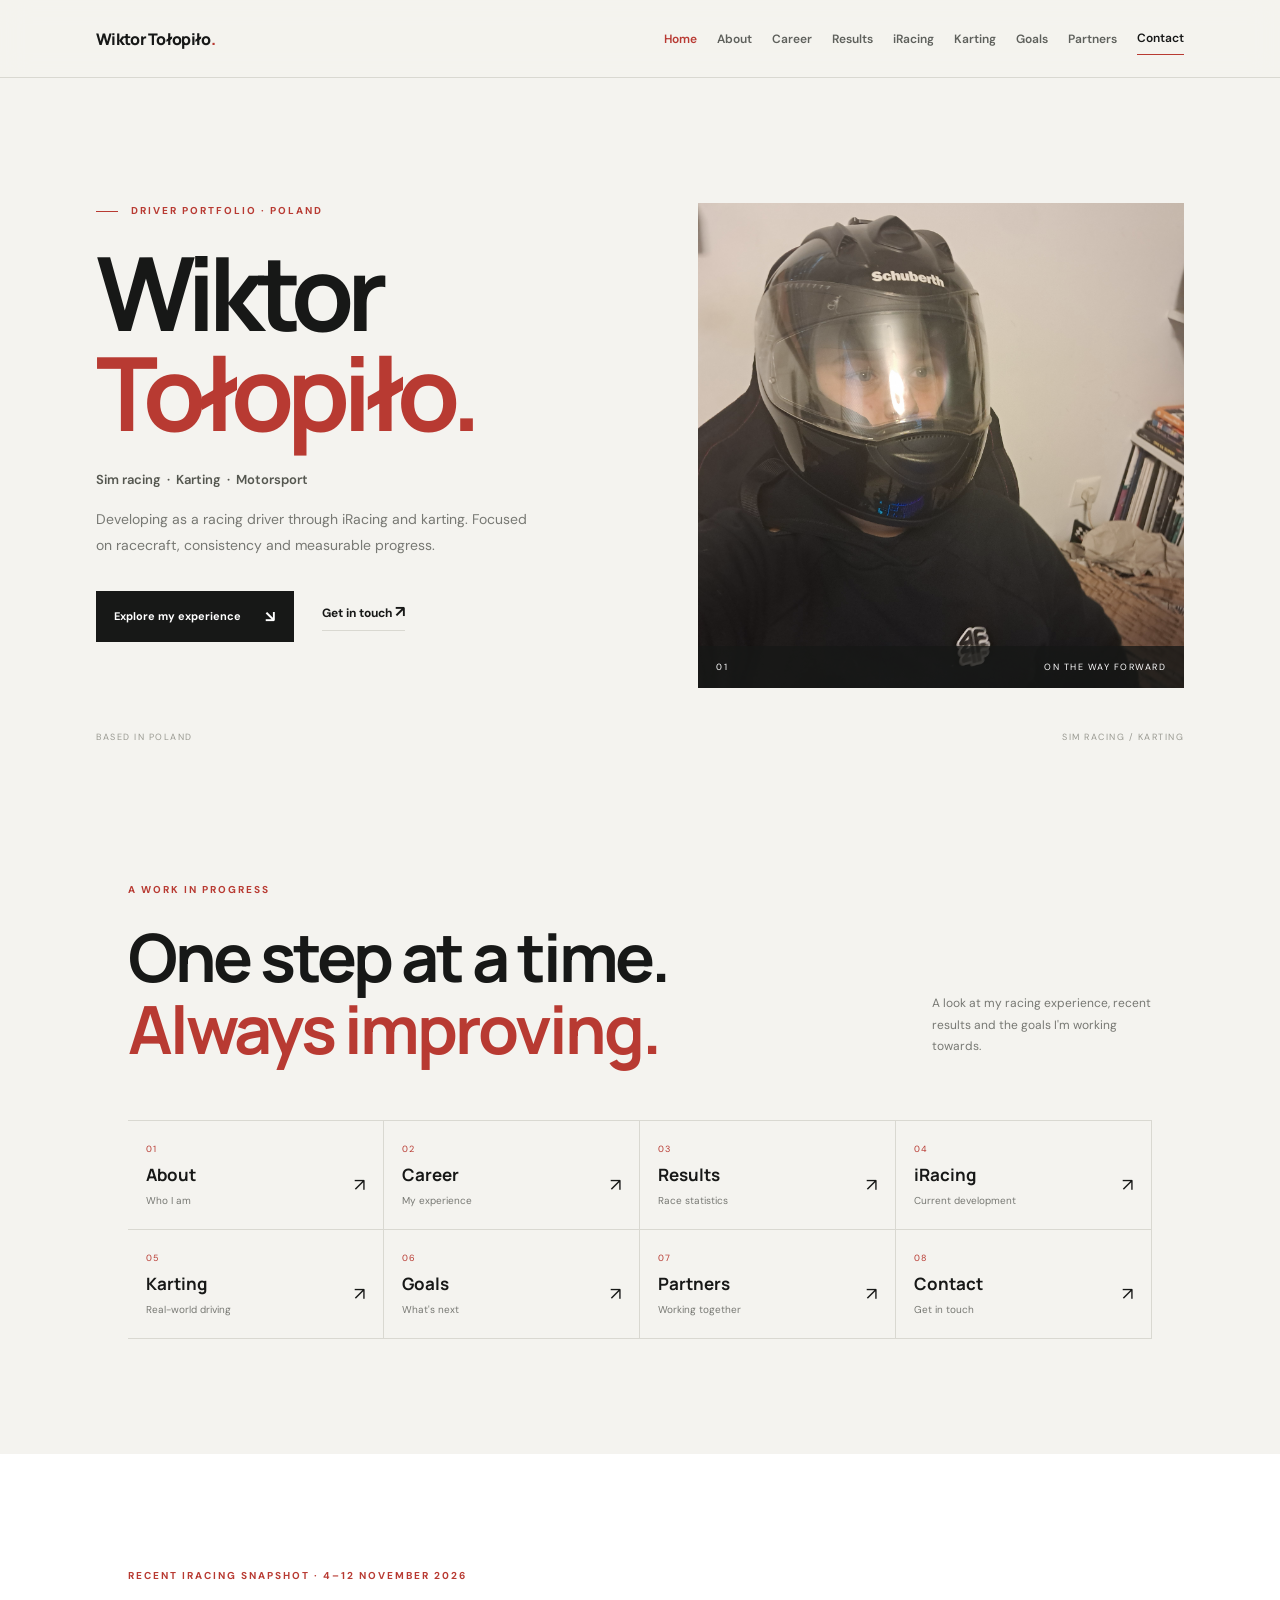
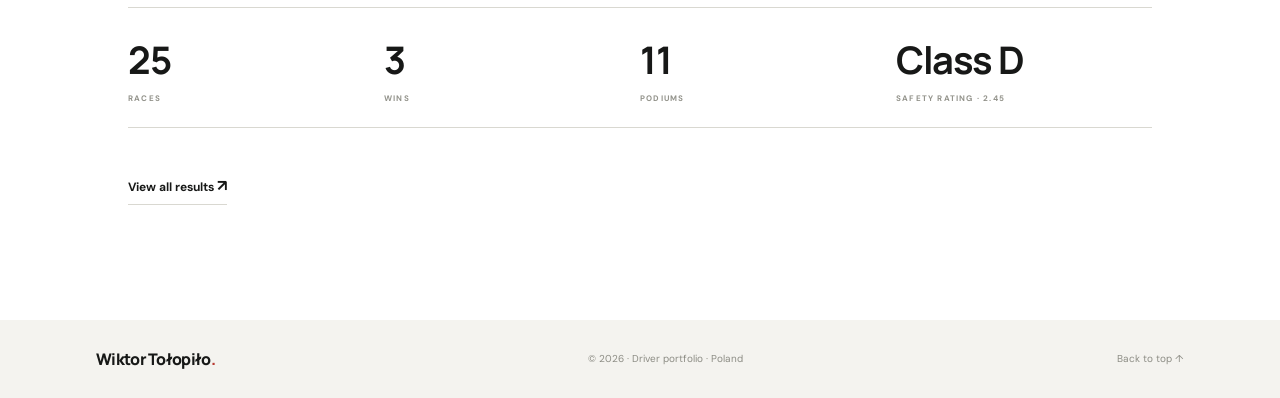
==== commit f08f4561: "Polish portfolio accessibility and responsive experience" ====
--- a/index.html
+++ b/index.html
@@ -13,12 +13,13 @@
   <script src="js/main.js" defer></script>
 </head>
 <body>
+  <a class="skip-link" href="#main-content">Skip to content</a>
 
   <header class="site-header">
     <a class="wordmark" href="index.html">Wiktor Tołopiło<span>.</span></a>
-    <button class="menu-toggle" id="menuToggle" aria-label="Open navigation" aria-expanded="false">☰</button>
-    <nav class="navigation" id="navigation">
-      <a class="active" href="index.html">Home</a>
+    <button class="menu-toggle" id="menuToggle" type="button" aria-label="Open navigation" aria-controls="navigation" aria-expanded="false"><span aria-hidden="true">☰</span></button>
+    <nav class="navigation" id="navigation" aria-label="Primary navigation">
+      <a class="active" href="index.html" aria-current="page">Home</a>
       <a class="" href="about.html">About</a>
       <a class="" href="career.html">Career</a>
       <a class="" href="results.html">Results</a>
@@ -29,14 +30,14 @@
       <a class="nav-cta" href="contact.html">Contact</a>
     </nav>
   </header>
-<main class="page-main">
+<main id="main-content" class="page-main">
 
 <section class="hero home-hero">
   <div class="hero-copy">
     <p class="eyebrow"><span></span> DRIVER PORTFOLIO · POLAND</p>
     <h1>Wiktor<br><span>Tołopiło.</span></h1>
     <p class="hero-role">Sim racing &nbsp;·&nbsp; Karting &nbsp;·&nbsp; Motorsport</p>
-    <p class="hero-intro">Developing as a racing driver. Focused on learning, consistency and progress — on and off the track.</p>
+    <p class="hero-intro">Developing as a racing driver through iRacing and karting. Focused on racecraft, consistency and measurable progress.</p>
     <div class="hero-actions">
       <a class="button button-dark" href="career.html">Explore my experience <span>↘</span></a>
       <a class="text-link" href="contact.html">Get in touch <span>↗</span></a>
@@ -70,7 +71,7 @@
     <div><strong>25</strong><span>RACES</span></div>
     <div><strong>3</strong><span>WINS</span></div>
     <div><strong>11</strong><span>PODIUMS</span></div>
-    <div><strong>D 2.45</strong><span>FORMULA LICENSE · 12 NOV</span></div>
+    <div><strong>Class D</strong><span>SAFETY RATING · 2.45</span></div>
   </div>
   <a class="text-link" href="results.html">View all results <span>↗</span></a>
 </section>
--- a/css/style.css
+++ b/css/style.css
@@ -126,4 +126,100 @@
   .goal-type { grid-column: 2; }
   .contact-links a { flex-direction: column; gap: 8px; }
   footer { flex-direction: column; align-items: flex-start; padding: 28px 7%; }
-}+}
+
+/* Multi-page portfolio */
+.navigation { gap: 20px; }
+.navigation a.active { color: var(--red); }
+.page-main { min-height: 65vh; }
+.page-intro { padding: 110px 10% 85px; background: var(--paper); border-bottom: 1px solid var(--line); }
+.page-intro h1 { font: 700 clamp(48px, 7vw, 88px)/1.04 'Manrope', sans-serif; letter-spacing: -5px; }
+.page-intro h1 span { color: var(--red); }
+.page-lead { max-width: 570px; margin-top: 25px; color: var(--muted); font-size: 15px; line-height: 1.9; }
+.page-two-col { display: grid; grid-template-columns: .85fr 1.15fr; gap: 10%; align-items: start; background: var(--white); }
+.prose { color: var(--muted); font-size: 13px; line-height: 1.95; }
+.prose p + p { margin-top: 18px; }
+.prose .facts { margin-top: 35px; }
+.card-grid-section { display: grid; grid-template-columns: repeat(3, 1fr); gap: 14px; background: var(--paper); }
+.simple-callout { background: var(--white); }
+.simple-callout .text-link { display: inline-block; margin-top: 30px; }
+.image-feature { display: grid; grid-template-columns: 1fr 1fr; gap: 9%; align-items: center; background: var(--paper); }
+.image-feature > img { width: 100%; height: 350px; object-fit: cover; }
+.image-feature .prose { margin-top: 22px; max-width: 430px; }
+.quick-links { display: grid; grid-template-columns: repeat(4,1fr); border-top: 1px solid var(--line); }
+.quick-links a { min-width: 0; padding: 22px 18px; border-bottom: 1px solid var(--line); border-right: 1px solid var(--line); display: grid; grid-template-columns: 1fr auto; gap: 8px; transition: background .2s; }
+.quick-links a:hover { background: var(--white); }
+.quick-links a > span { grid-column: 1/-1; color: var(--red); font-size: 9px; letter-spacing: 1px; }
+.quick-links strong { font: 700 17px 'Manrope'; }
+.quick-links small { color: var(--muted); font-size: 10px; }
+.quick-links b { grid-column: 2; grid-row: 2/4; align-self: center; font-size: 18px; font-weight: 400; }
+.home-stats { background: var(--white); }
+.home-stats > .text-link { display: inline-block; margin-top: 25px; }
+.contact-page { background: var(--white); }
+.contact-page .contact-links { margin: 0; max-width: 620px; }
+.contact-page .guardian-note { margin-top: 30px; }
+@media (max-width: 1100px) {
+  .navigation { gap: 13px; }
+  .navigation a { font-size: 10px; }
+}
+@media (max-width: 850px) {
+  .page-intro { padding: 80px 7% 65px; }
+  .page-intro h1 { letter-spacing: -3px; }
+  .page-two-col, .image-feature { grid-template-columns: 1fr; gap: 35px; }
+  .card-grid-section { grid-template-columns: 1fr; }
+  .quick-links { grid-template-columns: repeat(2,1fr); }
+  .navigation { gap: 22px; }
+  .navigation a { font-size: 12px; }
+}
+@media (max-width: 520px) {
+  .quick-links { grid-template-columns: 1fr 1fr; }
+  .quick-links a { padding: 18px 12px; }
+  .image-feature > img { height: 260px; }
+}
+
+
+/* Final polish: accessibility, responsive navigation and interaction states */
+html { scroll-padding-top: 92px; }
+[id="main-content"] { scroll-margin-top: 92px; }
+.skip-link {
+  position: absolute;
+  top: -60px;
+  left: 16px;
+  z-index: 100;
+  padding: 12px 16px;
+  background: var(--ink);
+  color: #fff;
+  font-size: 12px;
+  font-weight: 700;
+}
+.skip-link:focus { top: 12px; }
+:focus-visible {
+  outline: 2px solid var(--red);
+  outline-offset: 4px;
+}
+.navigation a { padding-block: 8px; }
+.navigation a[aria-current="page"] { color: var(--red); }
+.menu-toggle { cursor: pointer; line-height: 1; }
+.menu-toggle:hover { color: var(--red); }
+.page-intro { min-height: 350px; justify-content: center; }
+.page-intro .eyebrow { margin-bottom: 22px; }
+.page-lead { max-width: 600px; }
+.quick-links a:focus-visible,
+.button:focus-visible,
+.text-link:focus-visible { outline-offset: 5px; }
+@media (max-width: 980px) {
+  .site-header { height: 72px; }
+  .navigation {
+    top: 72px;
+    max-height: calc(100vh - 72px);
+    overflow-y: auto;
+  }
+}
+@media (prefers-reduced-motion: reduce) {
+  html { scroll-behavior: auto; }
+  *, *::before, *::after {
+    animation-duration: .01ms !important;
+    animation-iteration-count: 1 !important;
+    transition-duration: .01ms !important;
+  }
+}
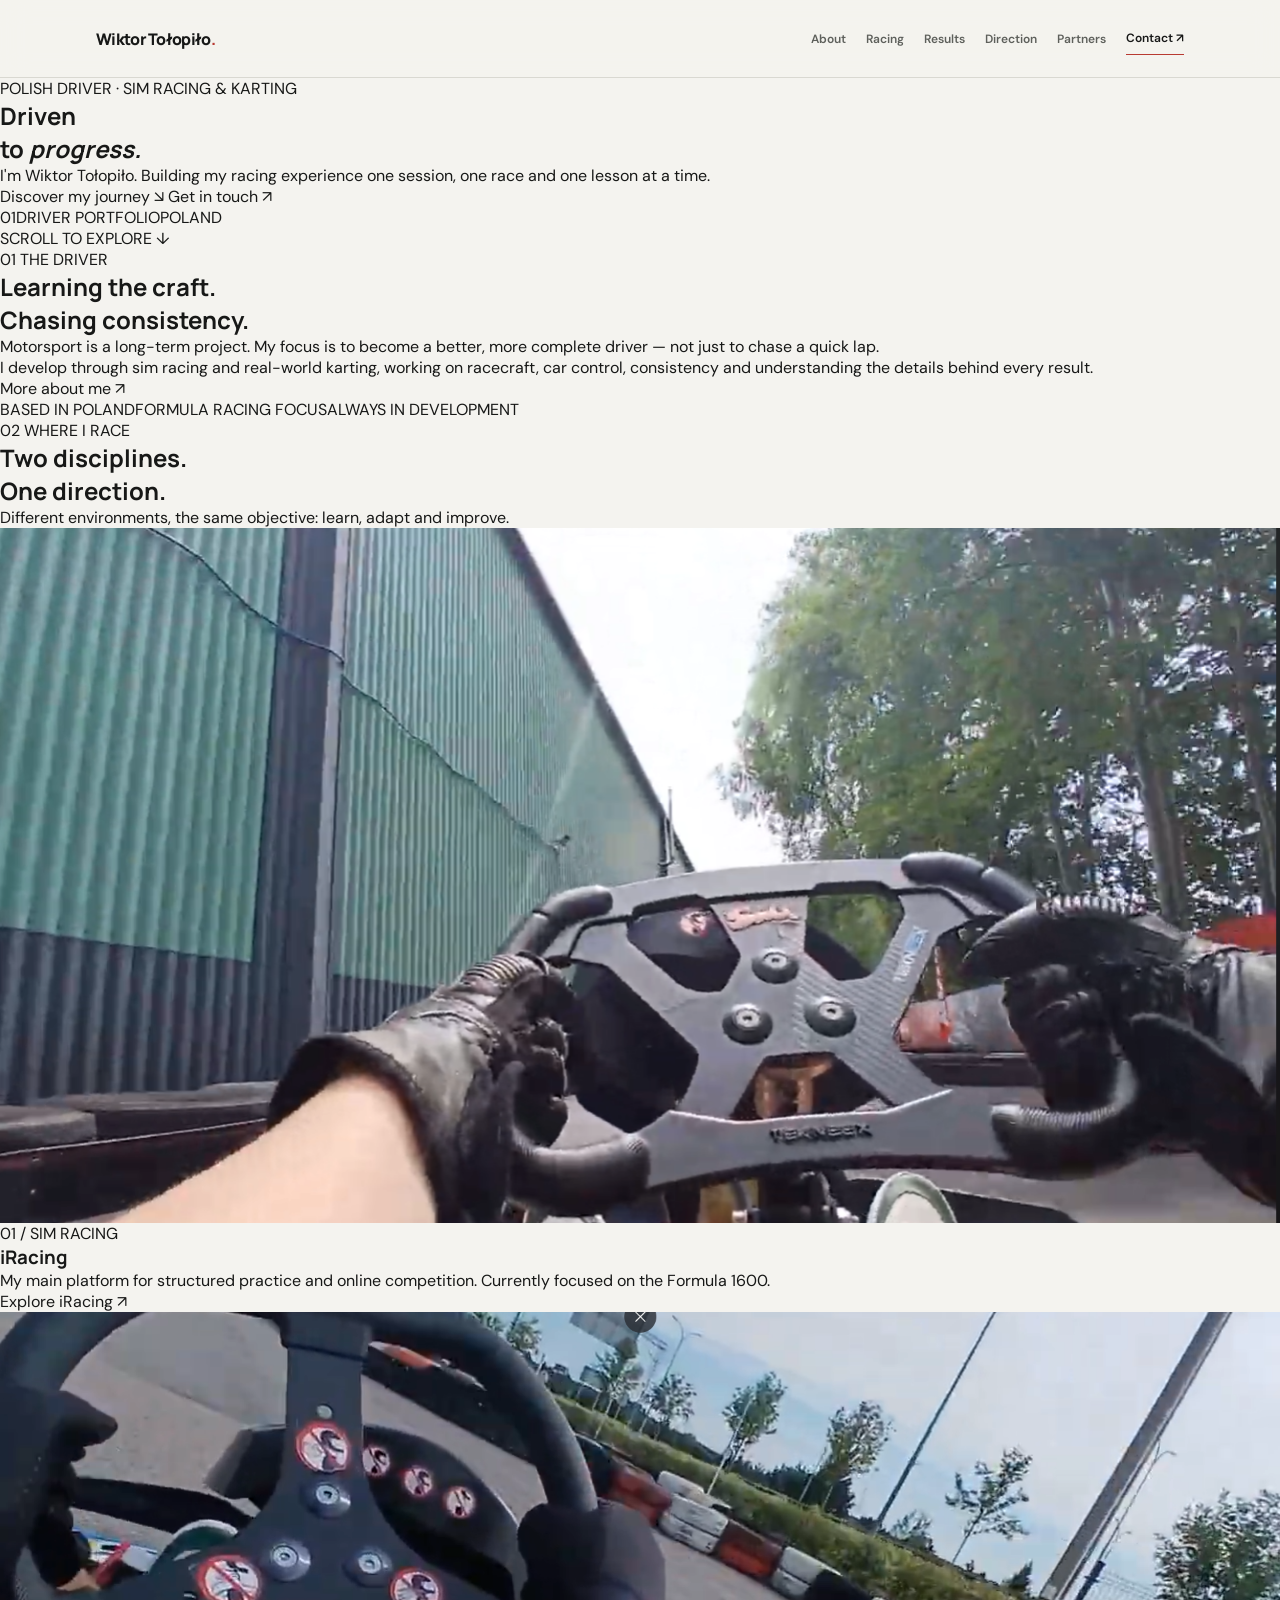
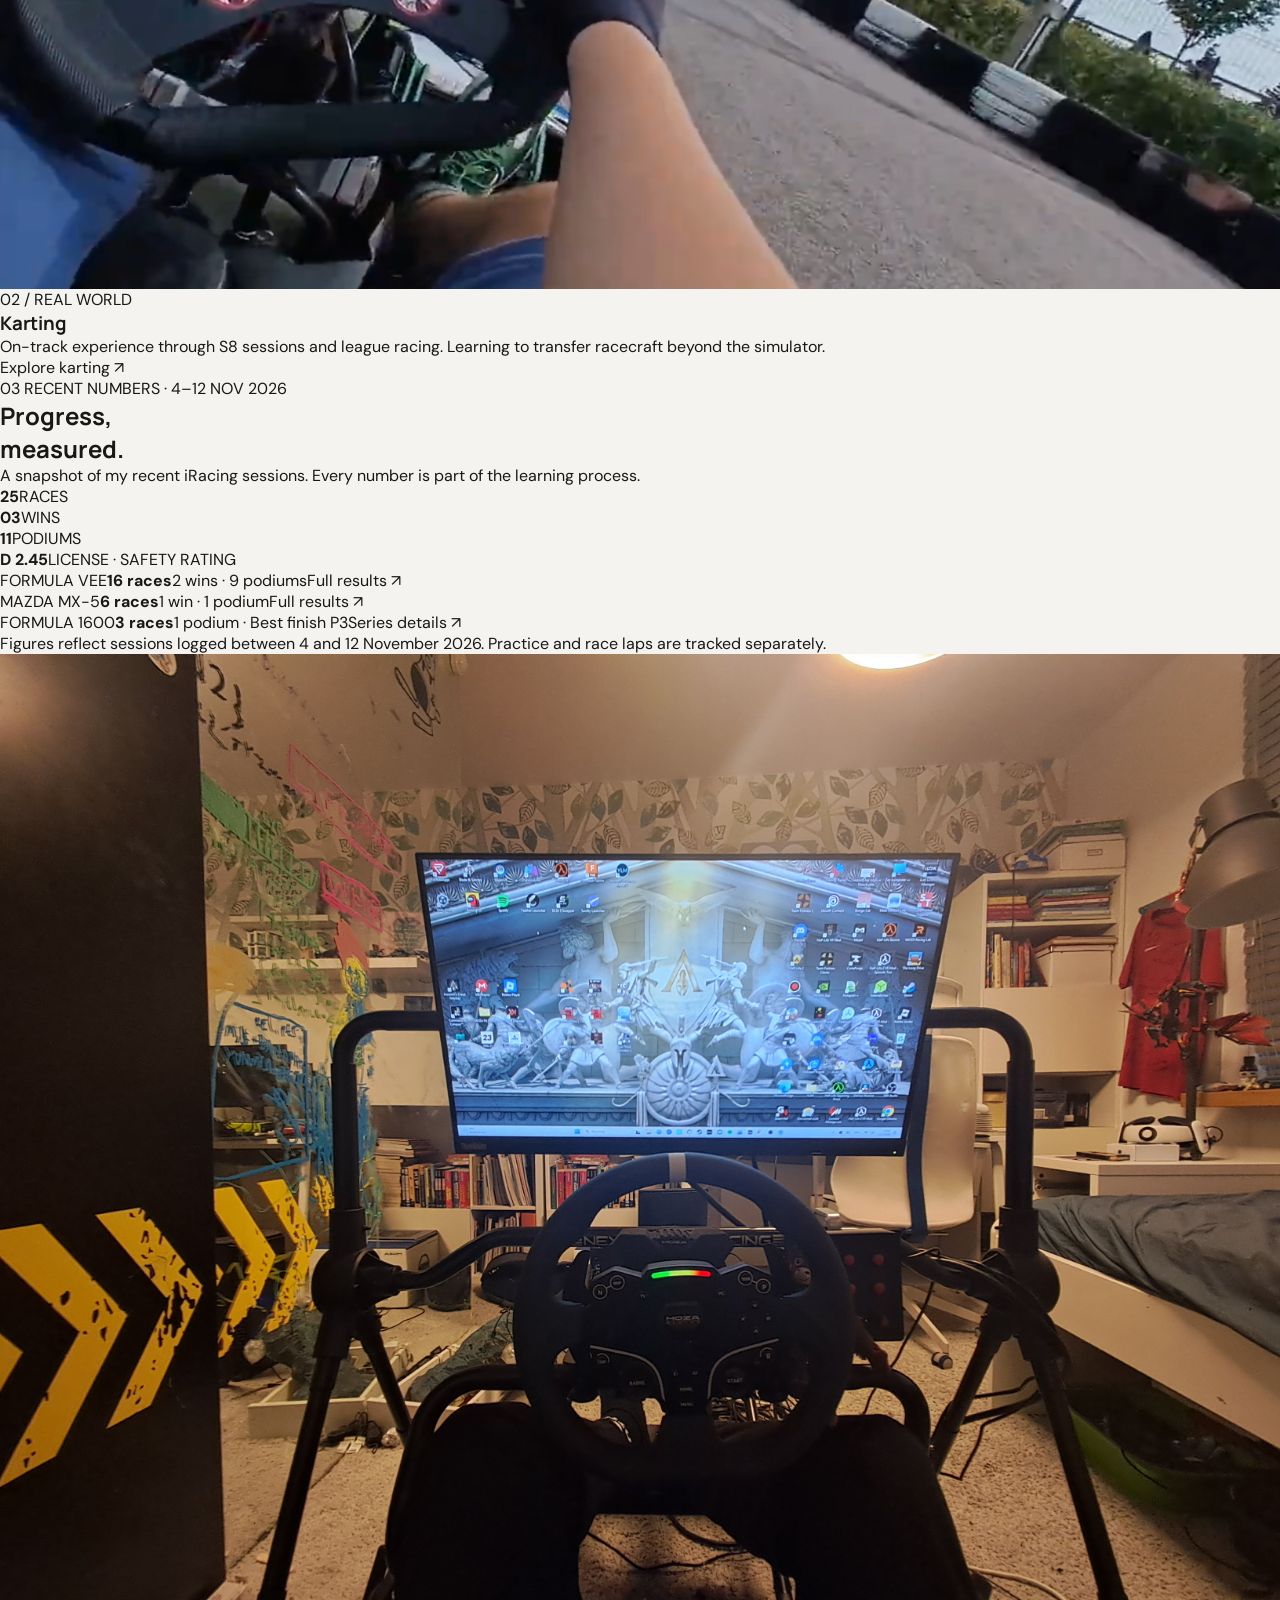
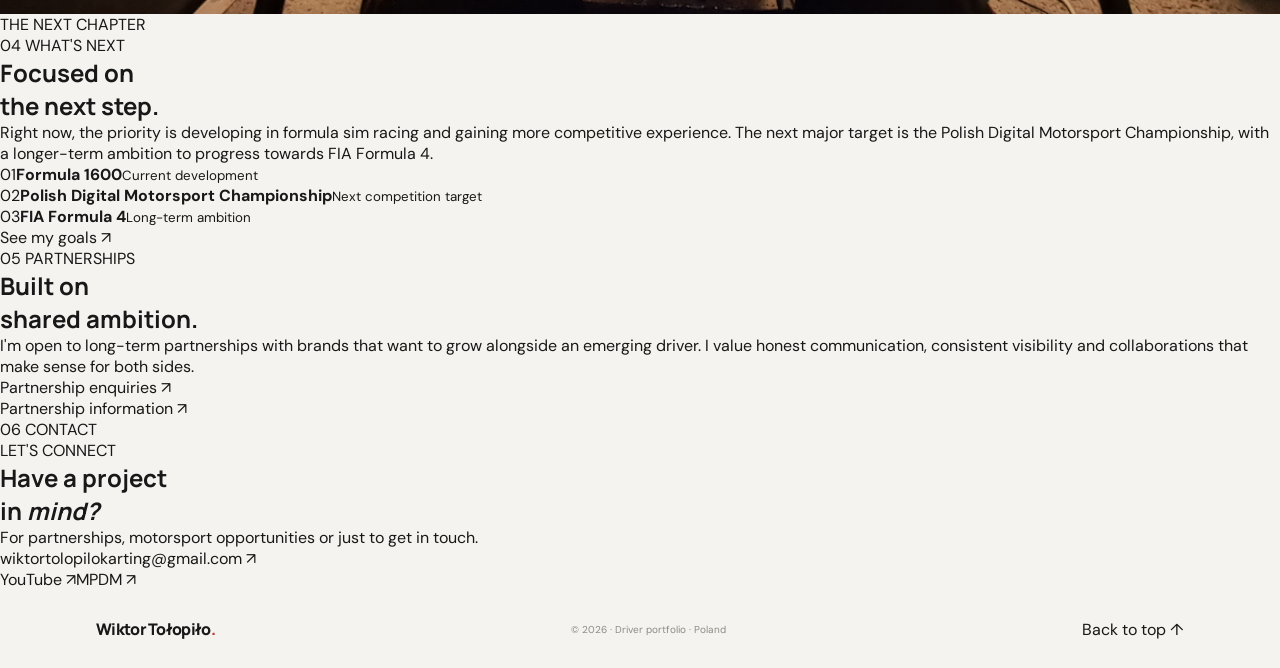
==== commit c9c1a85c: "Redesign homepage as motorsport landing page" ====
--- a/index.html
+++ b/index.html
@@ -3,84 +3,117 @@
 <head>
   <meta charset="UTF-8">
   <meta name="viewport" content="width=device-width, initial-scale=1.0">
-  <meta name="description" content="Sim racing and karting driver portfolio of Wiktor Tołopiło from Poland.">
-  <meta name="theme-color" content="#f4f3ef">
-  <title>Home — Wiktor Tołopiło</title>
+  <meta name="description" content="Wiktor Tołopiło — Polish sim racing and karting driver. Follow the journey, results and next goals.">
+  <meta name="theme-color" content="#101113">
+  <title>Wiktor Tołopiło — Driver</title>
   <link rel="preconnect" href="https://fonts.googleapis.com">
   <link rel="preconnect" href="https://fonts.gstatic.com" crossorigin>
   <link href="https://fonts.googleapis.com/css2?family=DM+Sans:wght@400;500;600;700&family=Manrope:wght@400;500;600;700;800&display=swap" rel="stylesheet">
   <link rel="stylesheet" href="css/style.css">
   <script src="js/main.js" defer></script>
 </head>
-<body>
+<body class="home-page">
   <a class="skip-link" href="#main-content">Skip to content</a>
-
   <header class="site-header">
     <a class="wordmark" href="index.html">Wiktor Tołopiło<span>.</span></a>
-    <button class="menu-toggle" id="menuToggle" type="button" aria-label="Open navigation" aria-controls="navigation" aria-expanded="false"><span aria-hidden="true">☰</span></button>
+    <button class="menu-toggle" id="menuToggle" type="button" aria-label="Open navigation" aria-controls="navigation" aria-expanded="false">☰</button>
     <nav class="navigation" id="navigation" aria-label="Primary navigation">
-      <a class="active" href="index.html" aria-current="page">Home</a>
-      <a class="" href="about.html">About</a>
-      <a class="" href="career.html">Career</a>
-      <a class="" href="results.html">Results</a>
-      <a class="" href="iracing.html">iRacing</a>
-      <a class="" href="karting.html">Karting</a>
-      <a class="" href="goals.html">Goals</a>
-      <a class="" href="partners.html">Partners</a>
-      <a class="nav-cta" href="contact.html">Contact</a>
+      <a href="#about">About</a>
+      <a href="#racing">Racing</a>
+      <a href="#results">Results</a>
+      <a href="#direction">Direction</a>
+      <a href="#partners">Partners</a>
+      <a class="nav-cta" href="#contact">Contact ↗</a>
     </nav>
   </header>
-<main id="main-content" class="page-main">
 
-<section class="hero home-hero">
-  <div class="hero-copy">
-    <p class="eyebrow"><span></span> DRIVER PORTFOLIO · POLAND</p>
-    <h1>Wiktor<br><span>Tołopiło.</span></h1>
-    <p class="hero-role">Sim racing &nbsp;·&nbsp; Karting &nbsp;·&nbsp; Motorsport</p>
-    <p class="hero-intro">Developing as a racing driver through iRacing and karting. Focused on racecraft, consistency and measurable progress.</p>
-    <div class="hero-actions">
-      <a class="button button-dark" href="career.html">Explore my experience <span>↘</span></a>
-      <a class="text-link" href="contact.html">Get in touch <span>↗</span></a>
-    </div>
-  </div>
-  <div class="hero-visual">
-    <img src="assets/images/driver.png" alt="Wiktor — racing portrait" onerror="this.style.display='none'; this.parentElement.classList.add('image-missing')">
-    <div class="visual-caption"><span>01</span><span>ON THE WAY FORWARD</span></div>
-  </div>
-  <div class="hero-bottomline"><span>BASED IN POLAND</span><span>SIM RACING / KARTING</span></div>
-</section>
-<section class="section home-overview">
-  <div class="section-top">
-    <div><p class="eyebrow">A WORK IN PROGRESS</p><h2>One step at a time.<br><span>Always improving.</span></h2></div>
-    <p class="section-aside">A look at my racing experience, recent results and the goals I'm working towards.</p>
-  </div>
-  <div class="quick-links">
-    <a href="about.html"><span>01</span><strong>About</strong><small>Who I am</small><b>↗</b></a>
-    <a href="career.html"><span>02</span><strong>Career</strong><small>My experience</small><b>↗</b></a>
-    <a href="results.html"><span>03</span><strong>Results</strong><small>Race statistics</small><b>↗</b></a>
-    <a href="iracing.html"><span>04</span><strong>iRacing</strong><small>Current development</small><b>↗</b></a>
-    <a href="karting.html"><span>05</span><strong>Karting</strong><small>Real-world driving</small><b>↗</b></a>
-    <a href="goals.html"><span>06</span><strong>Goals</strong><small>What's next</small><b>↗</b></a>
-    <a href="partners.html"><span>07</span><strong>Partners</strong><small>Working together</small><b>↗</b></a>
-    <a href="contact.html"><span>08</span><strong>Contact</strong><small>Get in touch</small><b>↗</b></a>
-  </div>
-</section>
-<section class="section home-stats">
-  <p class="eyebrow">RECENT iRACING SNAPSHOT · 4–12 NOVEMBER 2026</p>
-  <div class="progress-stats">
-    <div><strong>25</strong><span>RACES</span></div>
-    <div><strong>3</strong><span>WINS</span></div>
-    <div><strong>11</strong><span>PODIUMS</span></div>
-    <div><strong>Class D</strong><span>SAFETY RATING · 2.45</span></div>
-  </div>
-  <a class="text-link" href="results.html">View all results <span>↗</span></a>
-</section>
-</main>
+  <main id="main-content">
+    <section class="landing-hero" id="top">
+      <div class="landing-hero-image" aria-hidden="true"></div>
+      <div class="landing-hero-shade"></div>
+      <div class="landing-hero-content">
+        <p class="landing-kicker"><span></span> POLISH DRIVER · SIM RACING & KARTING</p>
+        <h1>Driven<br>to <em>progress.</em></h1>
+        <p class="landing-lead">I'm Wiktor Tołopiło. Building my racing experience one session, one race and one lesson at a time.</p>
+        <div class="landing-actions">
+          <a class="landing-button" href="#about">Discover my journey <span>↘</span></a>
+          <a class="landing-quiet-link" href="#contact">Get in touch ↗</a>
+        </div>
+      </div>
+      <div class="hero-index"><span>01</span><span>DRIVER PORTFOLIO</span><span>POLAND</span></div>
+      <div class="hero-scroll">SCROLL TO EXPLORE <span>↓</span></div>
+    </section>
 
-  <footer>
-    <a class="wordmark" href="index.html">Wiktor Tołopiło<span>.</span></a>
-    <p>© <span id="year"></span> · Driver portfolio · Poland</p>
-    <a href="#" class="back-top">Back to top ↑</a>
-  </footer>
+    <section class="landing-intro" id="about">
+      <div class="landing-section-label"><span>01</span> THE DRIVER</div>
+      <div class="intro-main">
+        <h2>Learning the craft.<br><span>Chasing consistency.</span></h2>
+        <div class="intro-copy">
+          <p class="intro-lead">Motorsport is a long-term project. My focus is to become a better, more complete driver — not just to chase a quick lap.</p>
+          <p>I develop through sim racing and real-world karting, working on racecraft, car control, consistency and understanding the details behind every result.</p>
+          <a class="inline-link" href="about.html">More about me <span>↗</span></a>
+        </div>
+      </div>
+      <div class="intro-meta"><span>BASED IN POLAND</span><span>FORMULA RACING FOCUS</span><span>ALWAYS IN DEVELOPMENT</span></div>
+    </section>
+
+    <section class="landing-racing" id="racing">
+      <div class="landing-section-label"><span>02</span> WHERE I RACE</div>
+      <div class="racing-heading"><h2>Two disciplines.<br><span>One direction.</span></h2><p>Different environments, the same objective: learn, adapt and improve.</p></div>
+      <div class="discipline-grid">
+        <article class="discipline-card sim-card">
+          <img src="assets/images/racing1.png" alt="Sim racing setup" loading="lazy">
+          <div class="discipline-overlay"></div>
+          <div class="discipline-number">01 / SIM RACING</div>
+          <div class="discipline-info"><h3>iRacing</h3><p>My main platform for structured practice and online competition. Currently focused on the Formula 1600.</p><a href="iracing.html">Explore iRacing <span>↗</span></a></div>
+        </article>
+        <article class="discipline-card kart-card">
+          <img src="assets/images/karting.png" alt="Karting experience" loading="lazy">
+          <div class="discipline-overlay"></div>
+          <div class="discipline-number">02 / REAL WORLD</div>
+          <div class="discipline-info"><h3>Karting</h3><p>On-track experience through S8 sessions and league racing. Learning to transfer racecraft beyond the simulator.</p><a href="karting.html">Explore karting <span>↗</span></a></div>
+        </article>
+      </div>
+    </section>
+
+    <section class="landing-results" id="results">
+      <div class="landing-section-label"><span>03</span> RECENT NUMBERS · 4–12 NOV 2026</div>
+      <div class="results-heading"><h2>Progress,<br><span>measured.</span></h2><p>A snapshot of my recent iRacing sessions. Every number is part of the learning process.</p></div>
+      <div class="landing-stats">
+        <div><strong>25</strong><span>RACES</span></div>
+        <div><strong>03</strong><span>WINS</span></div>
+        <div><strong>11</strong><span>PODIUMS</span></div>
+        <div><strong>D 2.45</strong><span>LICENSE · SAFETY RATING</span></div>
+      </div>
+      <div class="series-line"><span>FORMULA VEE</span><strong>16 races</strong><span>2 wins · 9 podiums</span><a href="results.html">Full results ↗</a></div>
+      <div class="series-line"><span>MAZDA MX-5</span><strong>6 races</strong><span>1 win · 1 podium</span><a href="results.html">Full results ↗</a></div>
+      <div class="series-line"><span>FORMULA 1600</span><strong>3 races</strong><span>1 podium · Best finish P3</span><a href="iracing.html">Series details ↗</a></div>
+      <p class="landing-footnote">Figures reflect sessions logged between 4 and 12 November 2026. Practice and race laps are tracked separately.</p>
+    </section>
+
+    <section class="landing-direction" id="direction">
+      <div class="direction-photo"><img src="assets/images/racing2.png" alt="Motorsport training" loading="lazy"><span>THE NEXT CHAPTER</span></div>
+      <div class="direction-copy">
+        <div class="landing-section-label"><span>04</span> WHAT'S NEXT</div>
+        <h2>Focused on<br><span>the next step.</span></h2>
+        <p>Right now, the priority is developing in formula sim racing and gaining more competitive experience. The next major target is the Polish Digital Motorsport Championship, with a longer-term ambition to progress towards FIA Formula 4.</p>
+        <div class="target-list"><div><span>01</span><strong>Formula 1600</strong><small>Current development</small></div><div><span>02</span><strong>Polish Digital Motorsport Championship</strong><small>Next competition target</small></div><div><span>03</span><strong>FIA Formula 4</strong><small>Long-term ambition</small></div></div>
+        <a class="inline-link" href="goals.html">See my goals <span>↗</span></a>
+      </div>
+    </section>
+
+    <section class="landing-partners" id="partners">
+      <div class="landing-section-label"><span>05</span> PARTNERSHIPS</div>
+      <div class="partners-content"><h2>Built on<br><span>shared ambition.</span></h2><div><p>I'm open to long-term partnerships with brands that want to grow alongside an emerging driver. I value honest communication, consistent visibility and collaborations that make sense for both sides.</p><a class="landing-button landing-button-light" href="contact.html">Partnership enquiries <span>↗</span></a></div></div>
+      <a class="inline-link partner-details" href="partners.html">Partnership information <span>↗</span></a>
+    </section>
+
+    <section class="landing-contact" id="contact">
+      <div class="landing-section-label"><span>06</span> CONTACT</div>
+      <div class="contact-main"><p class="landing-kicker"><span></span> LET'S CONNECT</p><h2>Have a project<br>in <em>mind?</em></h2><p>For partnerships, motorsport opportunities or just to get in touch.</p><a class="contact-email" href="mailto:wiktortolopilokarting@gmail.com">wiktortolopilokarting@gmail.com <span>↗</span></a><div class="contact-social"><a href="https://www.youtube.com/@f188fanboy" target="_blank" rel="noopener noreferrer">YouTube ↗</a><a href="https://www.mpdm.com.pl/seasons" target="_blank" rel="noopener noreferrer">MPDM ↗</a></div></div>
+    </section>
+  </main>
+
+  <footer class="landing-footer"><a class="wordmark" href="#top">Wiktor Tołopiło<span>.</span></a><p>© <span id="year"></span> · Driver portfolio · Poland</p><a href="#top">Back to top ↑</a></footer>
 </body>
 </html>
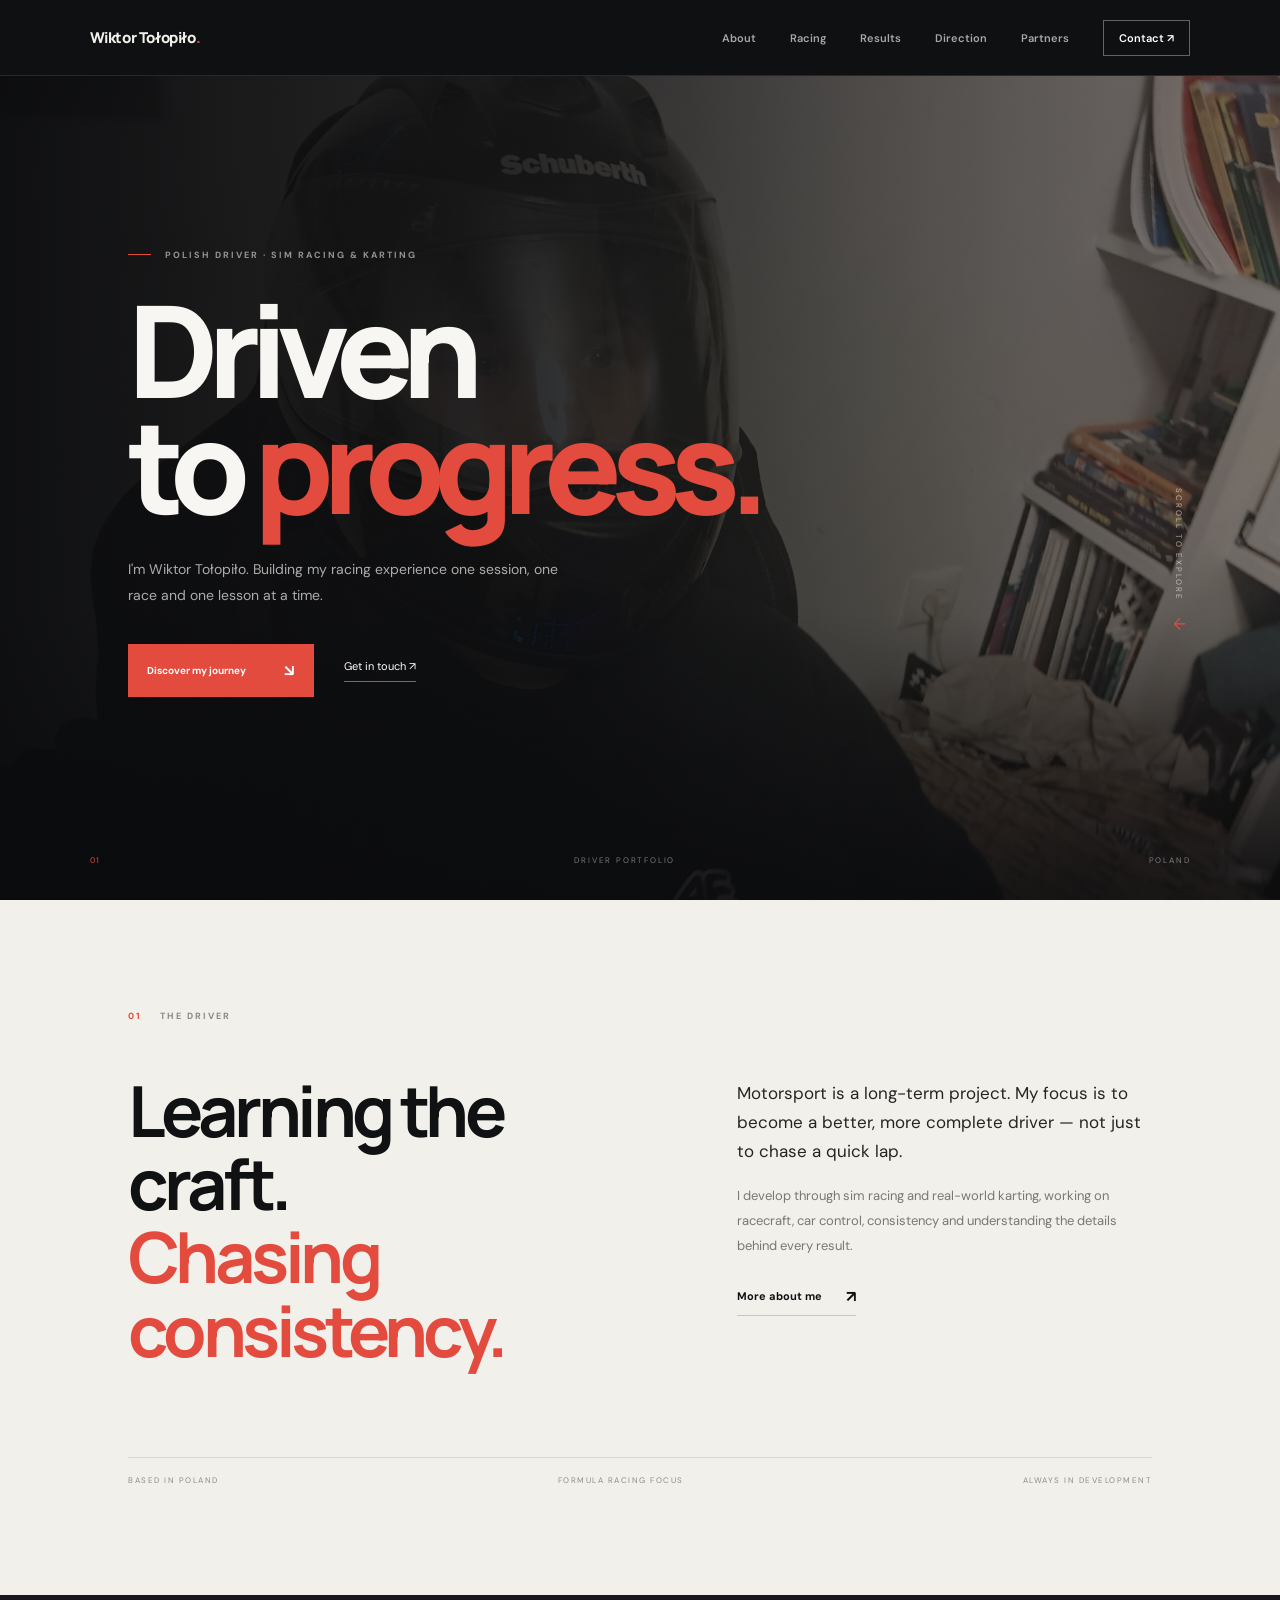
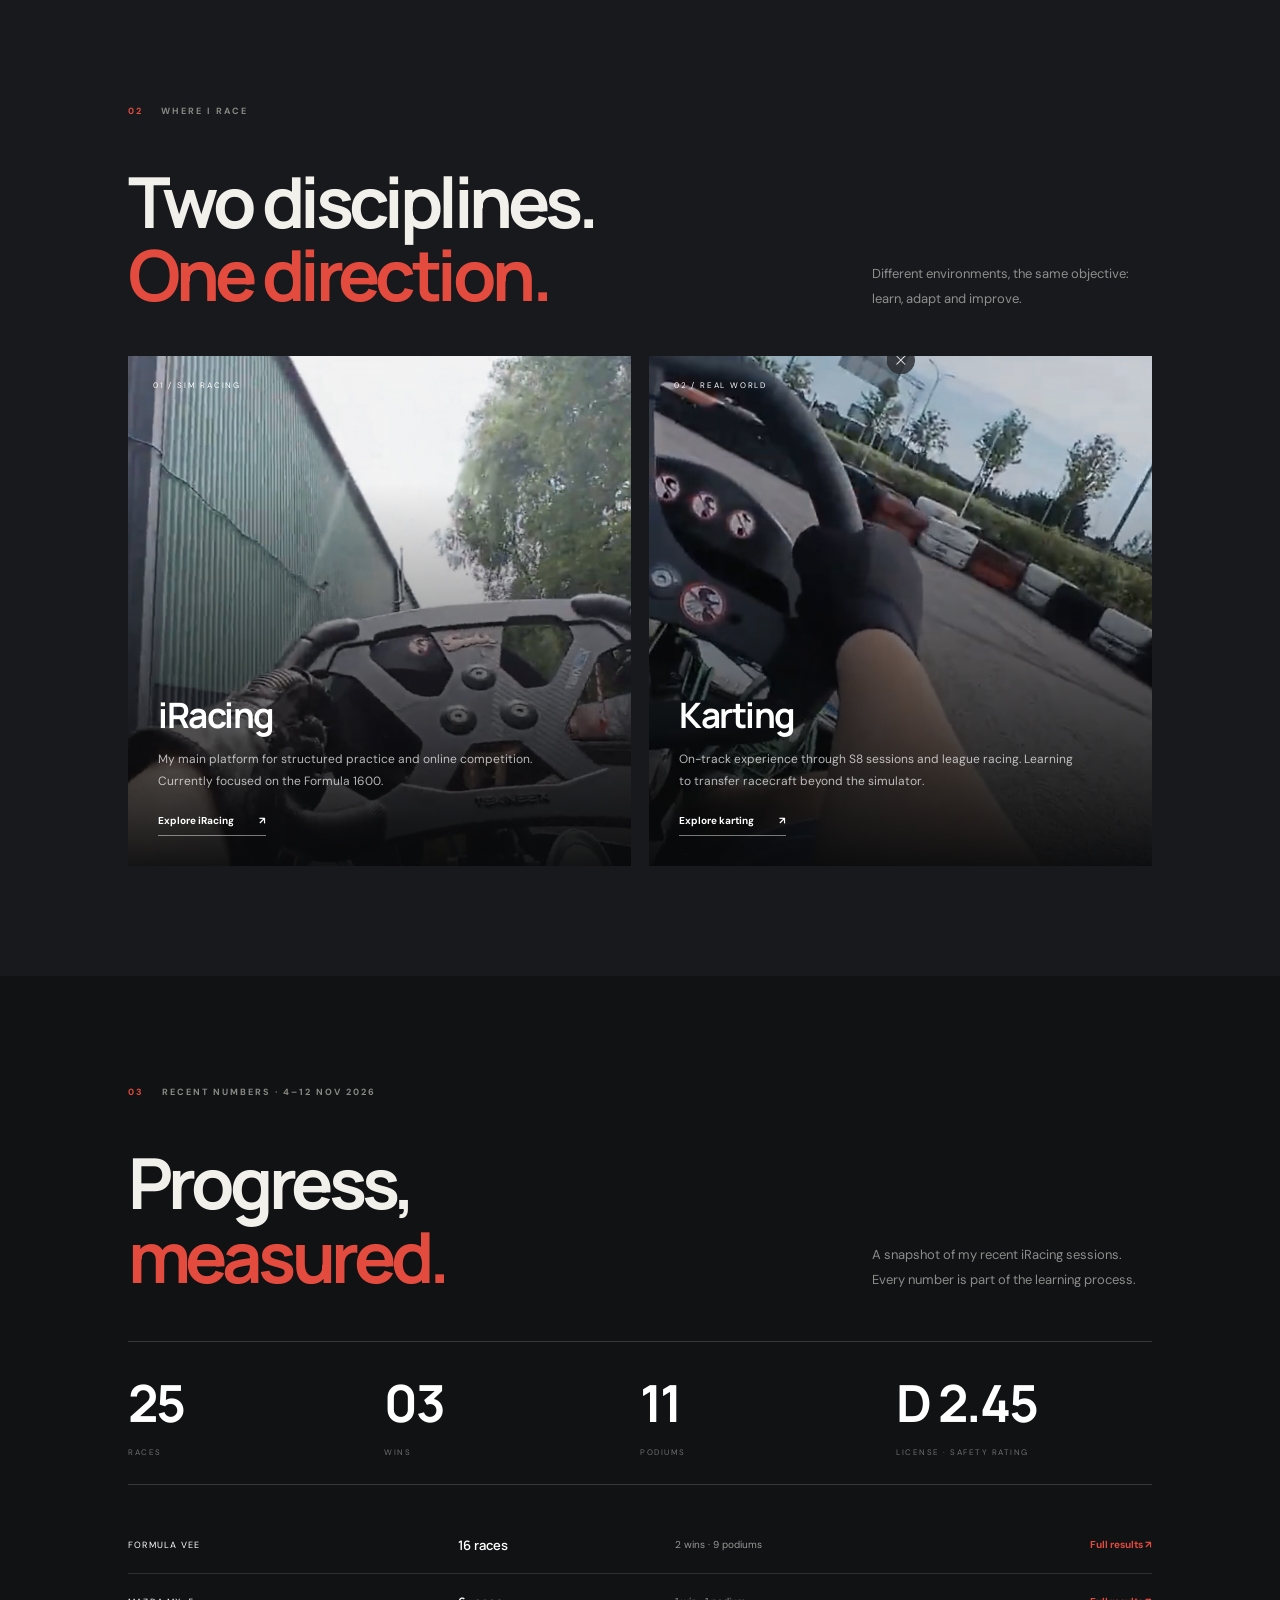
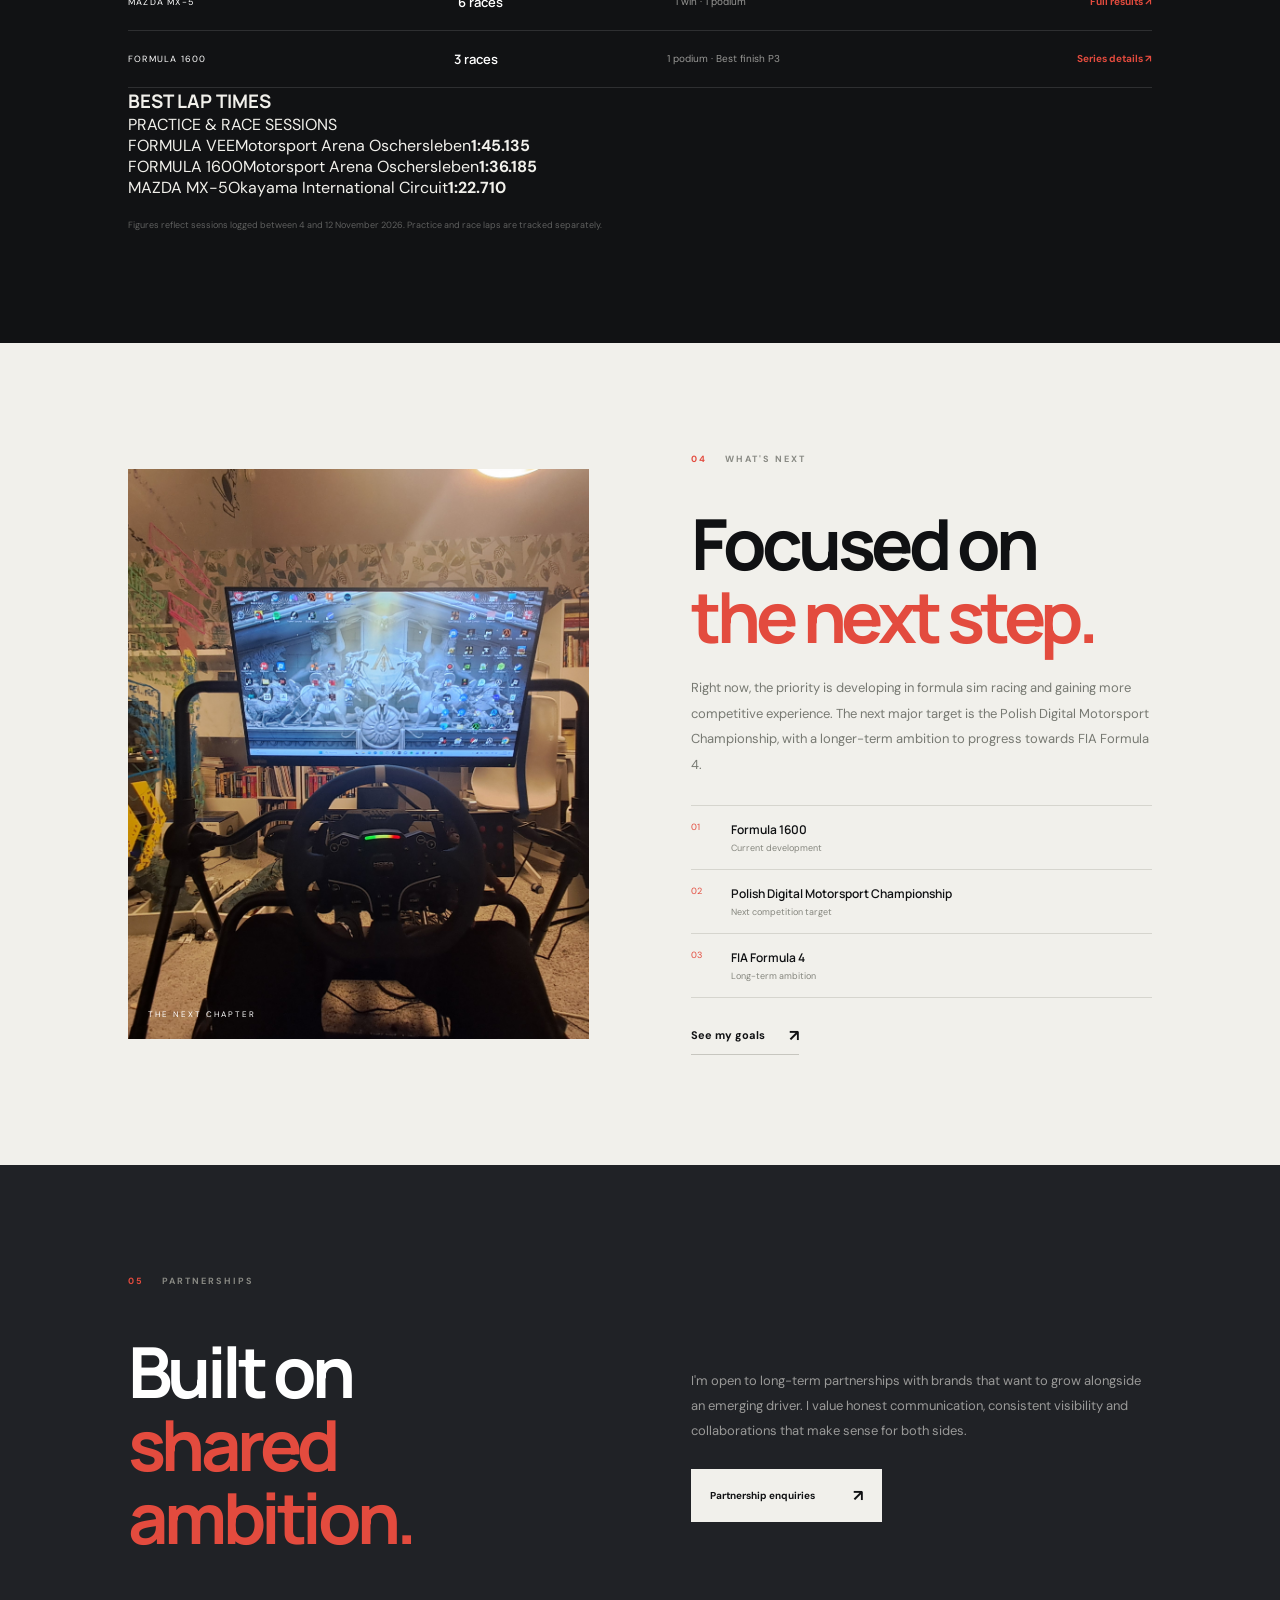
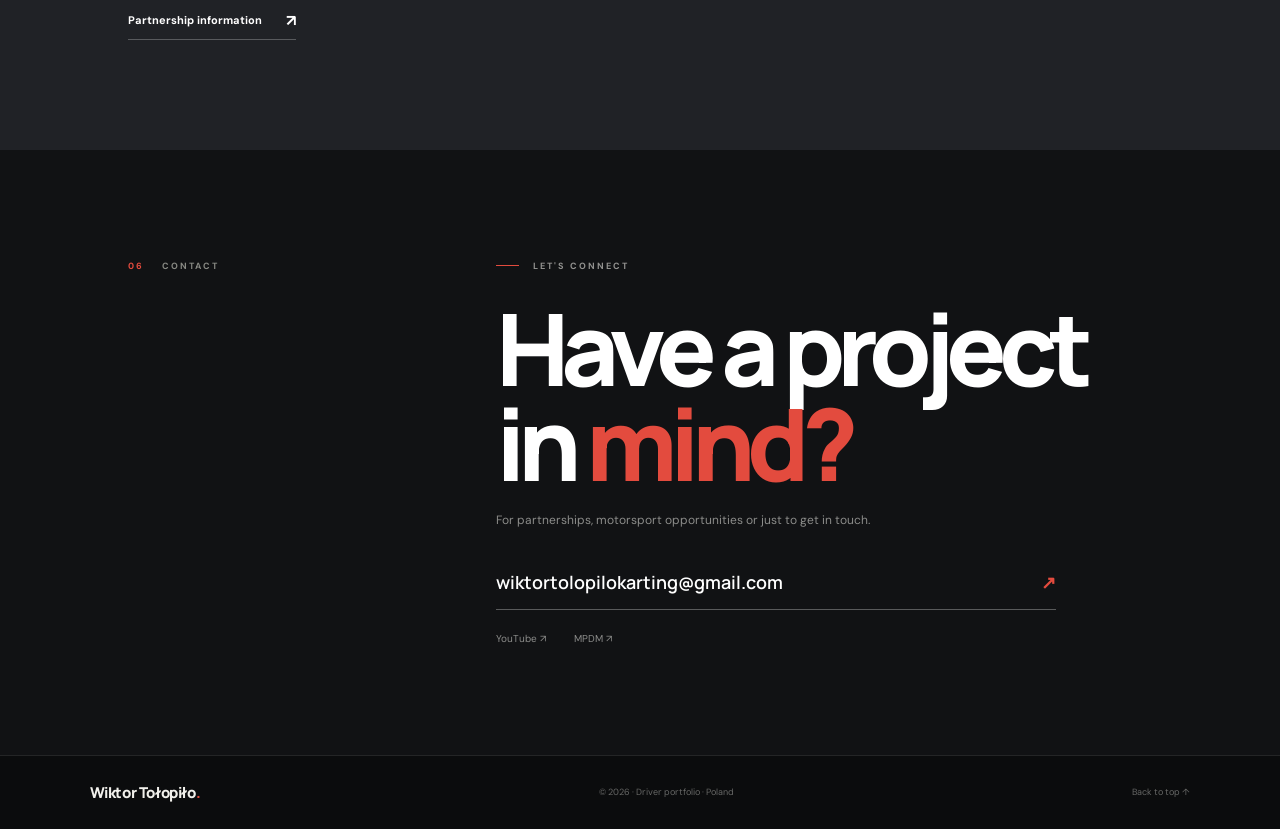
==== commit 63906851: "Add best lap times and circuits to homepage" ====
--- a/index.html
+++ b/index.html
@@ -88,6 +88,12 @@
       <div class="series-line"><span>FORMULA VEE</span><strong>16 races</strong><span>2 wins · 9 podiums</span><a href="results.html">Full results ↗</a></div>
       <div class="series-line"><span>MAZDA MX-5</span><strong>6 races</strong><span>1 win · 1 podium</span><a href="results.html">Full results ↗</a></div>
       <div class="series-line"><span>FORMULA 1600</span><strong>3 races</strong><span>1 podium · Best finish P3</span><a href="iracing.html">Series details ↗</a></div>
+      <div class="best-laps-heading"><h3>BEST LAP TIMES</h3><span>PRACTICE & RACE SESSIONS</span></div>
+      <div class="best-laps-table">
+        <div class="best-lap-row"><span>FORMULA VEE</span><span>Motorsport Arena Oschersleben</span><strong>1:45.135</strong></div>
+        <div class="best-lap-row"><span>FORMULA 1600</span><span>Motorsport Arena Oschersleben</span><strong>1:36.185</strong></div>
+        <div class="best-lap-row"><span>MAZDA MX-5</span><span>Okayama International Circuit</span><strong>1:22.710</strong></div>
+      </div>
       <p class="landing-footnote">Figures reflect sessions logged between 4 and 12 November 2026. Practice and race laps are tracked separately.</p>
     </section>
 
--- a/css/style.css
+++ b/css/style.css
@@ -223,3 +223,146 @@
     transition-duration: .01ms !important;
   }
 }
+
+
+/* Landing page redesign */
+body.home-page { --night:#101113; --night-soft:#17191c; --chalk:#f1f0eb; --signal:#e34b3e; background:var(--night); color:var(--chalk); font-family:'DM Sans',sans-serif; }
+.home-page .site-header { height:76px; padding:0 7%; background:rgba(16,17,19,.92); border-bottom:1px solid rgba(255,255,255,.1); color:var(--chalk); }
+.home-page .wordmark { color:var(--chalk); font-size:15px; letter-spacing:-.4px; }
+.home-page .wordmark span { color:var(--signal); }
+.home-page .navigation { gap:34px; }
+.home-page .navigation a { color:rgba(241,240,235,.68); font-size:11px; }
+.home-page .navigation a:hover,.home-page .navigation a:focus { color:white; }
+.home-page .navigation .nav-cta { color:white; border:1px solid rgba(255,255,255,.35); padding:10px 15px; }
+.home-page .menu-toggle { color:var(--chalk); }
+.landing-hero { min-height:calc(100svh - 76px); position:relative; display:flex; align-items:center; padding:100px 10% 130px; overflow:hidden; background:#17191c; }
+.landing-hero-image { position:absolute; inset:0; background:url('../assets/images/driver.png') center 38%/cover no-repeat; opacity:.64; filter:grayscale(35%); transform:scale(1.015); }
+.landing-hero-shade { position:absolute; inset:0; background:linear-gradient(90deg,rgba(10,11,13,.96) 0%,rgba(10,11,13,.78) 42%,rgba(10,11,13,.12) 100%),linear-gradient(0deg,rgba(10,11,13,.7),transparent 35%); }
+.landing-hero-content { position:relative; z-index:2; max-width:760px; }
+.landing-kicker,.landing-section-label { color:rgba(241,240,235,.58); font-size:9px; font-weight:700; letter-spacing:2px; text-transform:uppercase; }
+.landing-kicker span { display:inline-block; width:23px; height:1px; background:var(--signal); margin:0 10px 3px 0; }
+.landing-hero h1 { margin-top:30px; font:800 clamp(68px,10vw,142px)/.91 'Manrope',sans-serif; letter-spacing:-.085em; color:#f7f6f2; }
+.landing-hero h1 em,.contact-main h2 em { color:var(--signal); font-style:normal; }
+.landing-lead { max-width:435px; margin-top:32px; color:rgba(241,240,235,.7); font-size:14px; line-height:1.9; }
+.landing-actions { display:flex; align-items:center; gap:30px; margin-top:35px; flex-wrap:wrap; }
+.landing-button { display:inline-flex; align-items:center; gap:38px; padding:16px 19px; background:var(--signal); color:white; font-size:10px; font-weight:700; transition:transform .2s,background .2s; }
+.landing-button:hover { transform:translateY(-3px); background:#c93b31; }
+.landing-button span,.inline-link span { font-size:16px; }
+.landing-quiet-link { color:white; font-size:11px; border-bottom:1px solid rgba(255,255,255,.4); padding-bottom:8px; }
+.hero-index { position:absolute; z-index:2; bottom:35px; left:7%; right:7%; display:flex; justify-content:space-between; color:rgba(241,240,235,.48); font-size:8px; letter-spacing:1.8px; }
+.hero-index span:first-child { color:var(--signal); }
+.hero-scroll { position:absolute; right:7%; top:50%; writing-mode:vertical-rl; color:rgba(241,240,235,.65); font-size:8px; letter-spacing:2px; }
+.hero-scroll span { color:var(--signal); margin-top:12px; font-size:16px; }
+.landing-intro,.landing-racing,.landing-results,.landing-direction,.landing-partners,.landing-contact { padding:110px 10%; }
+.landing-intro { background:var(--chalk); color:var(--night); }
+.landing-section-label { color:#888983; }
+.landing-section-label span { color:var(--signal); margin-right:14px; }
+.intro-main { display:grid; grid-template-columns:1.1fr .9fr; gap:10%; align-items:start; margin-top:52px; }
+.intro-main h2,.racing-heading h2,.results-heading h2,.direction-copy h2,.partners-content h2 { font:700 clamp(38px,5.5vw,72px)/1.04 'Manrope',sans-serif; letter-spacing:-.065em; }
+.intro-main h2 span,.racing-heading h2 span,.results-heading h2 span,.direction-copy h2 span,.partners-content h2 span { color:var(--signal); }
+.intro-copy { max-width:470px; padding-top:5px; }
+.intro-copy p,.racing-heading > p,.results-heading > p,.direction-copy > p,.partners-content > div > p { color:#777972; font-size:13px; line-height:1.95; }
+.intro-copy .intro-lead { color:#252623; font-size:17px; line-height:1.7; margin-bottom:17px; }
+.inline-link { display:inline-flex; gap:24px; align-items:center; margin-top:27px; padding-bottom:8px; border-bottom:1px solid #c7c6bf; font-size:11px; font-weight:700; }
+.inline-link:hover { color:var(--signal); border-color:var(--signal); }
+.intro-meta { display:flex; justify-content:space-between; gap:15px; border-top:1px solid #d7d6cf; margin-top:90px; padding-top:17px; color:#8c8d86; font-size:8px; letter-spacing:1.5px; }
+.landing-racing { background:var(--night-soft); }
+.racing-heading,.results-heading { display:flex; justify-content:space-between; align-items:end; gap:35px; margin:48px 0 45px; }
+.racing-heading h2,.results-heading h2 { color:var(--chalk); }
+.racing-heading > p,.results-heading > p { max-width:280px; color:rgba(241,240,235,.55); }
+.discipline-grid { display:grid; grid-template-columns:1fr 1fr; gap:18px; }
+.discipline-card { min-height:510px; position:relative; overflow:hidden; background:#25272a; }
+.discipline-card img { position:absolute; inset:0; width:100%; height:100%; object-fit:cover; transition:transform .6s; filter:saturate(.7); }
+.discipline-card:hover img { transform:scale(1.04); }
+.discipline-overlay { position:absolute; inset:0; background:linear-gradient(0deg,rgba(8,9,10,.95),rgba(8,9,10,.05) 75%); }
+.discipline-number { position:absolute; top:24px; left:25px; color:white; font-size:8px; letter-spacing:1.8px; }
+.discipline-info { position:absolute; left:30px; right:30px; bottom:30px; }
+.discipline-info h3 { font:700 35px 'Manrope'; letter-spacing:-1.5px; color:white; }
+.discipline-info p { max-width:400px; margin-top:10px; color:rgba(255,255,255,.7); font-size:12px; line-height:1.8; }
+.discipline-info a { display:inline-flex; gap:25px; margin-top:22px; color:white; font-size:10px; font-weight:700; border-bottom:1px solid rgba(255,255,255,.45); padding-bottom:8px; }
+.discipline-info a:hover { color:#ff766b; }
+.landing-results { background:#111214; }
+.landing-stats { display:grid; grid-template-columns:repeat(4,1fr); margin:48px 0 32px; border-top:1px solid rgba(255,255,255,.16); border-bottom:1px solid rgba(255,255,255,.16); }
+.landing-stats div { padding:25px 12px 27px 0; display:flex; flex-direction:column; gap:10px; }
+.landing-stats strong { font:700 clamp(30px,4vw,54px) 'Manrope'; letter-spacing:-2px; color:white; }
+.landing-stats span { color:rgba(241,240,235,.42); font-size:8px; letter-spacing:1.5px; }
+.series-line { display:grid; grid-template-columns:1.1fr .7fr 1.4fr auto; align-items:center; gap:18px; padding:19px 0; border-bottom:1px solid rgba(255,255,255,.12); color:rgba(241,240,235,.6); font-size:10px; }
+.series-line > span:first-child { color:white; font-size:9px; letter-spacing:1.2px; }
+.series-line strong { color:white; font:600 13px 'Manrope'; }
+.series-line a { color:var(--signal); font-weight:700; }
+.landing-footnote { margin-top:20px; color:rgba(241,240,235,.35); font-size:9px; line-height:1.7; }
+.landing-direction { display:grid; grid-template-columns:1fr 1fr; gap:10%; align-items:center; background:var(--chalk); color:var(--night); }
+.direction-photo { position:relative; min-height:570px; background:#25272a; }
+.direction-photo img { position:absolute; inset:0; width:100%; height:100%; object-fit:cover; }
+.direction-photo span { position:absolute; bottom:20px; left:20px; color:white; font-size:8px; letter-spacing:2px; }
+.direction-copy h2 { margin-top:42px; }
+.direction-copy > p { margin-top:22px; max-width:480px; }
+.target-list { margin-top:28px; border-top:1px solid #d6d5ce; }
+.target-list div { display:grid; grid-template-columns:28px 1fr; gap:4px 12px; padding:15px 0; border-bottom:1px solid #d6d5ce; }
+.target-list div > span { grid-row:span 2; color:var(--signal); font-size:9px; }
+.target-list strong { font:600 12px 'Manrope'; }
+.target-list small { color:#85867e; font-size:9px; }
+.landing-partners { background:#202226; }
+.partners-content { display:grid; grid-template-columns:1fr 1fr; gap:10%; align-items:center; margin-top:48px; }
+.partners-content h2 { color:white; }
+.partners-content > div > p { color:rgba(241,240,235,.58); }
+.landing-button-light { margin-top:25px; background:var(--chalk); color:var(--night); }
+.landing-button-light:hover { background:white; }
+.partner-details { color:white; border-color:rgba(255,255,255,.25); margin-top:55px; }
+.landing-contact { background:#111214; display:grid; grid-template-columns:.55fr 1.45fr; gap:8%; }
+.contact-main { padding-left:4%; }
+.contact-main h2 { margin-top:28px; color:white; font:800 clamp(58px,8vw,100px)/.95 'Manrope'; letter-spacing:-.08em; }
+.contact-main > p:not(.landing-kicker) { margin-top:22px; color:rgba(241,240,235,.55); font-size:12px; }
+.contact-email { display:flex; justify-content:space-between; gap:20px; max-width:560px; margin-top:42px; padding-bottom:15px; border-bottom:1px solid rgba(255,255,255,.3); color:white; font:600 clamp(13px,2vw,18px) 'Manrope'; overflow-wrap:anywhere; }
+.contact-email span { color:var(--signal); }
+.contact-social { display:flex; gap:28px; margin-top:22px; }
+.contact-social a { color:rgba(241,240,235,.55); font-size:10px; }
+.contact-social a:hover { color:white; }
+.landing-footer { display:flex; justify-content:space-between; align-items:center; gap:18px; padding:26px 7%; background:#0b0c0d; border-top:1px solid rgba(255,255,255,.1); }
+.landing-footer p,.landing-footer > a:last-child { color:rgba(241,240,235,.4); font-size:9px; }
+.landing-footer > a:last-child:hover { color:white; }
+.home-page .skip-link { background:var(--signal); color:white; }
+@media(max-width:900px) {
+ .home-page .site-header { padding:0 6%; }
+ .home-page .navigation { gap:19px; }
+ .landing-hero { padding:90px 7% 120px; }
+ .landing-hero-shade { background:linear-gradient(90deg,rgba(10,11,13,.94),rgba(10,11,13,.48)),linear-gradient(0deg,rgba(10,11,13,.65),transparent 45%); }
+ .landing-intro,.landing-racing,.landing-results,.landing-direction,.landing-partners,.landing-contact { padding:85px 7%; }
+ .intro-main,.landing-direction { grid-template-columns:1fr; gap:35px; }
+ .intro-meta { margin-top:55px; }
+ .direction-photo { min-height:430px; }
+ .landing-contact { grid-template-columns:1fr; gap:38px; }
+ .contact-main { padding-left:0; }
+}
+@media(max-width:650px) {
+ .home-page .site-header { height:68px; }
+ .home-page .navigation { top:68px; left:0; right:0; padding:22px 7%; background:#151619; border-color:rgba(255,255,255,.12); }
+ .home-page .navigation a { font-size:12px; }
+ .landing-hero { min-height:calc(100svh - 68px); padding:75px 7% 115px; }
+ .landing-hero-image { background-position:58% center; }
+ .landing-hero h1 { font-size:clamp(64px,16vw,100px); }
+ .landing-lead { max-width:350px; font-size:13px; }
+ .hero-scroll { display:none; }
+ .hero-index { left:7%; right:7%; bottom:25px; font-size:7px; }
+ .landing-intro,.landing-racing,.landing-results,.landing-direction,.landing-partners,.landing-contact { padding:72px 7%; }
+ .intro-main { margin-top:35px; }
+ .intro-main h2,.racing-heading h2,.results-heading h2,.direction-copy h2,.partners-content h2 { font-size:clamp(38px,10vw,58px); }
+ .intro-meta { flex-direction:column; gap:10px; margin-top:42px; }
+ .racing-heading,.results-heading { display:block; margin:35px 0; }
+ .racing-heading > p,.results-heading > p { margin-top:17px; }
+ .discipline-grid { grid-template-columns:1fr; }
+ .discipline-card { min-height:430px; }
+ .landing-stats { grid-template-columns:1fr 1fr; }
+ .landing-stats div { padding:19px 5px 19px 0; }
+ .series-line { grid-template-columns:1fr 1fr; gap:8px 12px; }
+ .series-line > span:nth-child(3) { grid-column:1; }
+ .series-line a { grid-column:2; grid-row:2; justify-self:end; }
+ .direction-photo { min-height:340px; }
+ .partners-content { grid-template-columns:1fr; gap:25px; margin-top:35px; }
+ .contact-main h2 { font-size:clamp(58px,14vw,82px); }
+ .contact-email { font-size:13px; }
+ .landing-footer { flex-direction:column; align-items:flex-start; padding:25px 7%; }
+}
+@media(prefers-reduced-motion:reduce) {
+ .landing-hero-image,.discipline-card img { transition:none; }
+}
